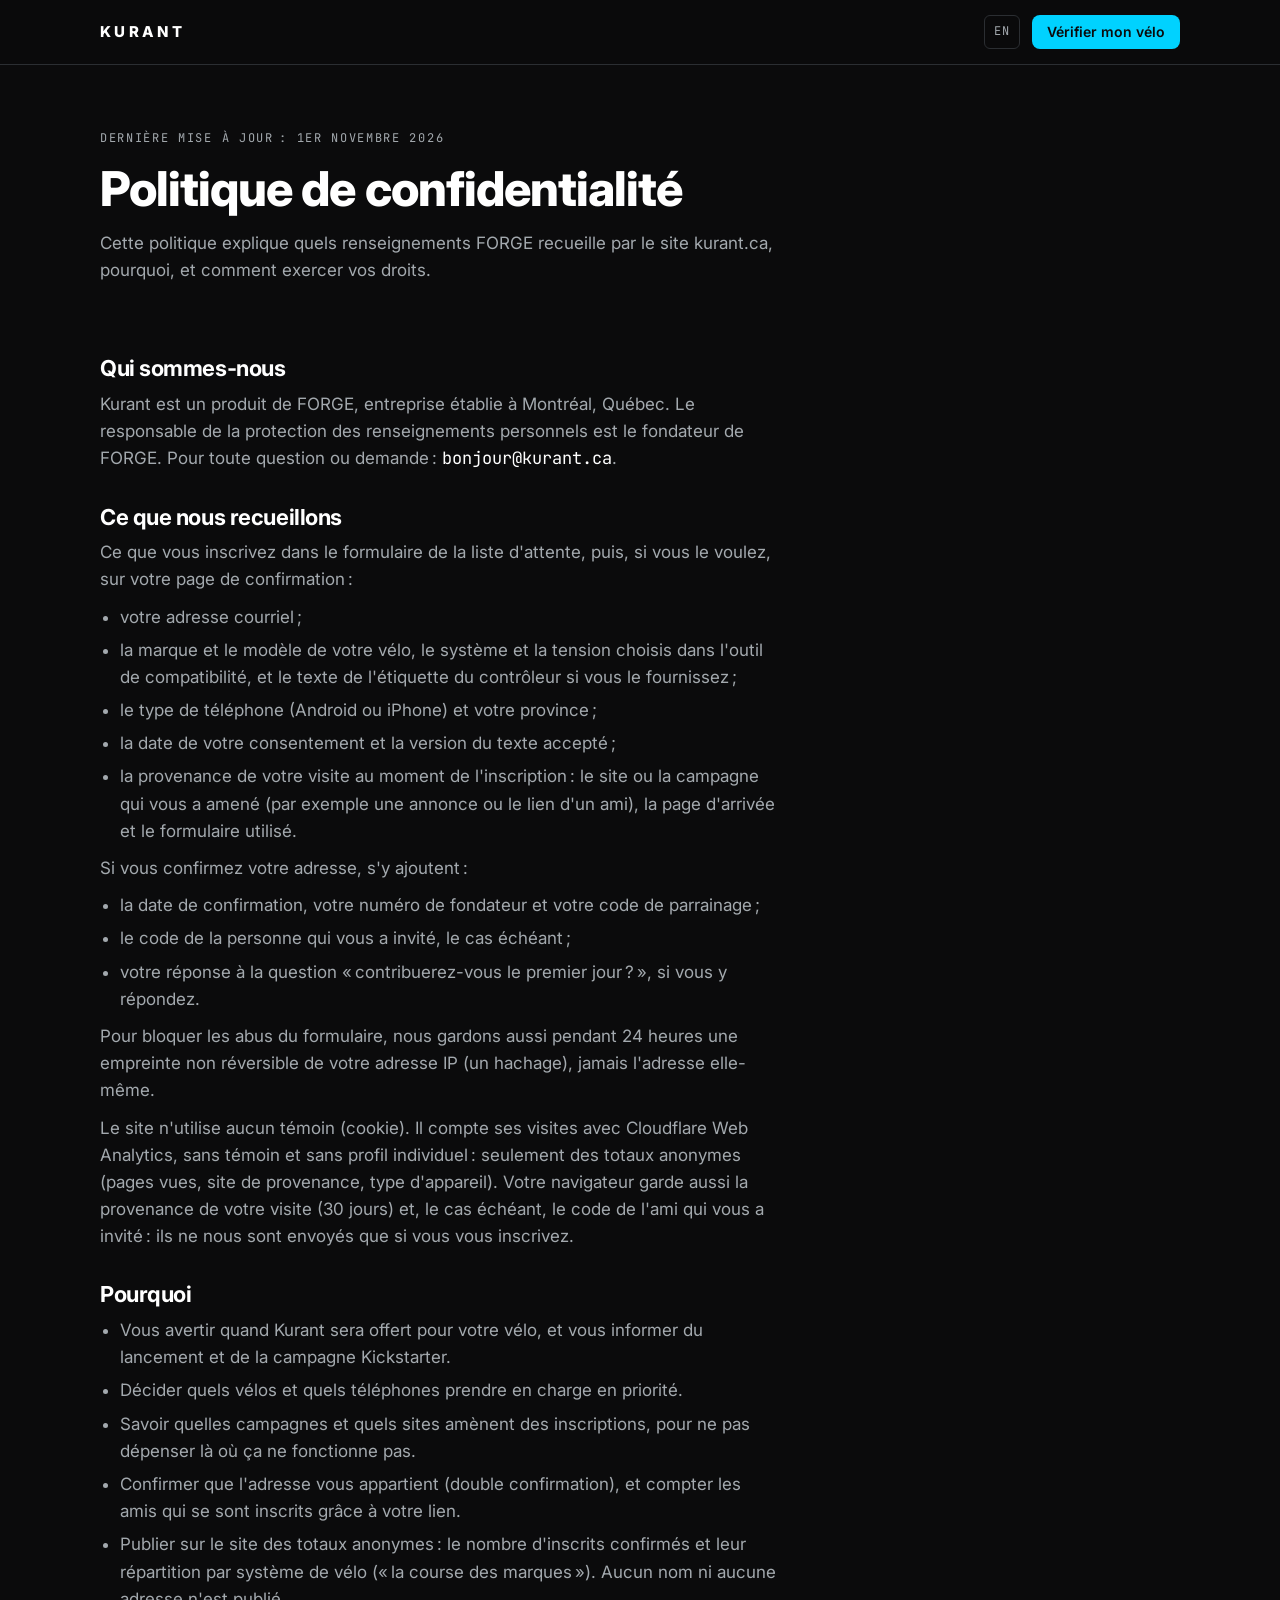
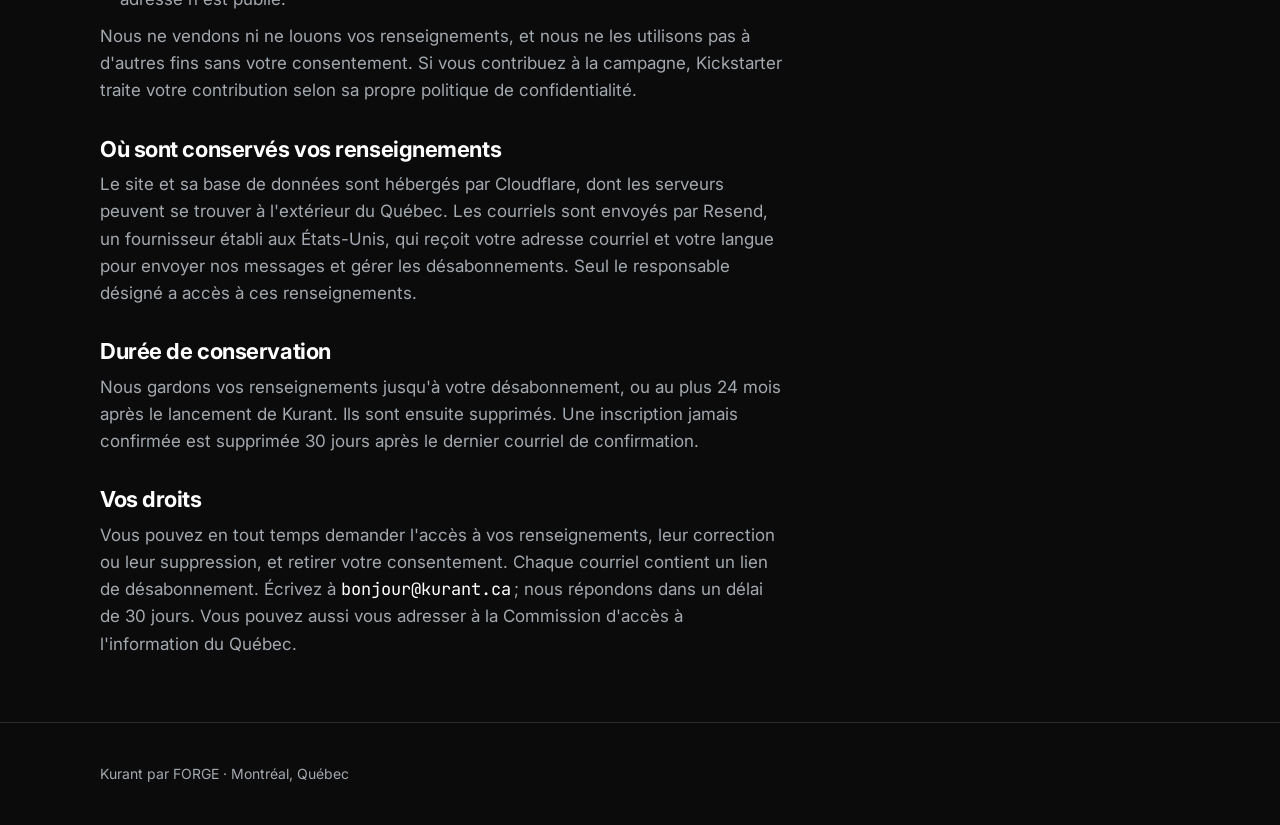
==== confidentialite/index.html @ 1d700bf6 "Signup path: hero form, two-field forms, traffic sources, hidden low counts - Hero (FR/EN): the offe" ====
<!doctype html>
<html lang="fr-CA">
<head>
<meta charset="utf-8">
<meta name="viewport" content="width=device-width, initial-scale=1, viewport-fit=cover">
<title>Confidentialité – Kurant</title>
<link rel="canonical" href="https://kurant.ca/confidentialite/">
<link rel="alternate" hreflang="fr-CA" href="https://kurant.ca/confidentialite/">
<meta name="description" content="Comment FORGE recueille et utilise les renseignements de la liste d'attente Kurant.">
<link rel="alternate" hreflang="en-CA" href="https://kurant.ca/en/privacy/">
<link rel="icon" href="data:image/svg+xml,%3Csvg xmlns='http://www.w3.org/2000/svg' viewBox='0 0 100 100'%3E%3Crect width='100' height='100' rx='20' fill='%230B0B0C'/%3E%3Cpath d='M14 18H86L73 40H27Z' fill='white'/%3E%3Cpath d='M31 47H69L50 79Z' fill='%2300D2FF'/%3E%3C/svg%3E">
<link rel="stylesheet" href="https://fonts.googleapis.com/css2?family=Inter:wght@400;500;600;700;800&amp;family=JetBrains+Mono:wght@400;500&amp;display=swap">
<link rel="stylesheet" href="../assets/site.css?v=20261101">
</head>
<body>
<header class="top">
  <div class="wrap">
    <a class="brand" href="../index.html"><span class="brand-word">KURANT</span></a>
    <div class="top-actions" style="margin-left:auto">
      <a class="lang" href="../en/privacy/index.html" lang="en" hreflang="en">EN</a>
      <a class="btn btn-primary btn-sm" href="../index.html#verifier">Vérifier mon vélo</a>
    </div>
  </div>
</header>

<main class="wrap">
  <article class="legal">
    <header class="section-head">
      <p class="eyebrow">Dernière mise à jour&#8239;: 1er novembre 2026</p>
      <h1 style="font-size:clamp(32px,5vw,48px)">Politique de confidentialité</h1>
      <p>Cette politique explique quels renseignements FORGE recueille par le site kurant.ca, pourquoi, et comment exercer vos droits.</p>
    </header>

    <section>
      <h2>Qui sommes-nous</h2>
      <p>Kurant est un produit de FORGE, entreprise établie à Montréal, Québec. Le responsable de la protection des renseignements personnels est le fondateur de FORGE. Pour toute question ou demande&#8239;: <span class="contact">bonjour@kurant.ca</span>.</p>
    </section>

    <section>
      <h2>Ce que nous recueillons</h2>
      <p>Ce que vous inscrivez dans le formulaire de la liste d'attente, puis, si vous le voulez, sur votre page de confirmation&#8239;:</p>
      <ul>
        <li>votre adresse courriel&#8239;;</li>
        <li>la marque et le modèle de votre vélo, le système et la tension choisis dans l'outil de compatibilité, et le texte de l'étiquette du contrôleur si vous le fournissez&#8239;;</li>
        <li>le type de téléphone (Android ou iPhone) et votre province&#8239;;</li>
        <li>la date de votre consentement et la version du texte accepté&#8239;;</li>
        <li>la provenance de votre visite au moment de l'inscription&#8239;: le site ou la campagne qui vous a amené (par exemple une annonce ou le lien d'un ami), la page d'arrivée et le formulaire utilisé.</li>
      </ul>
      <p>Si vous confirmez votre adresse, s'y ajoutent&#8239;:</p>
      <ul>
        <li>la date de confirmation, votre numéro de fondateur et votre code de parrainage&#8239;;</li>
        <li>le code de la personne qui vous a invité, le cas échéant&#8239;;</li>
        <li>votre réponse à la question «&#8239;contribuerez-vous le premier jour&#8239;?&#8239;», si vous y répondez.</li>
      </ul>
      <p>Pour bloquer les abus du formulaire, nous gardons aussi pendant 24&nbsp;heures une empreinte non réversible de votre adresse IP (un hachage), jamais l'adresse elle-même.</p>
      <p>Le site n'utilise aucun témoin (cookie). Il compte ses visites avec Cloudflare Web Analytics, sans témoin et sans profil individuel&#8239;: seulement des totaux anonymes (pages vues, site de provenance, type d'appareil). Votre navigateur garde aussi la provenance de votre visite (30&nbsp;jours) et, le cas échéant, le code de l'ami qui vous a invité&#8239;: ils ne nous sont envoyés que si vous vous inscrivez.</p>
    </section>

    <section>
      <h2>Pourquoi</h2>
      <ul>
        <li>Vous avertir quand Kurant sera offert pour votre vélo, et vous informer du lancement et de la campagne Kickstarter.</li>
        <li>Décider quels vélos et quels téléphones prendre en charge en priorité.</li>
        <li>Savoir quelles campagnes et quels sites amènent des inscriptions, pour ne pas dépenser là où ça ne fonctionne pas.</li>
        <li>Confirmer que l'adresse vous appartient (double confirmation), et compter les amis qui se sont inscrits grâce à votre lien.</li>
        <li>Publier sur le site des totaux anonymes&#8239;: le nombre d'inscrits confirmés et leur répartition par système de vélo («&#8239;la course des marques&#8239;»). Aucun nom ni aucune adresse n'est publié.</li>
      </ul>
      <p>Nous ne vendons ni ne louons vos renseignements, et nous ne les utilisons pas à d'autres fins sans votre consentement. Si vous contribuez à la campagne, Kickstarter traite votre contribution selon sa propre politique de confidentialité.</p>
    </section>

    <section>
      <h2>Où sont conservés vos renseignements</h2>
      <p>Le site et sa base de données sont hébergés par Cloudflare, dont les serveurs peuvent se trouver à l'extérieur du Québec. Les courriels sont envoyés par Resend, un fournisseur établi aux États-Unis, qui reçoit votre adresse courriel et votre langue pour envoyer nos messages et gérer les désabonnements. Seul le responsable désigné a accès à ces renseignements.</p>
    </section>

    <section>
      <h2>Durée de conservation</h2>
      <p>Nous gardons vos renseignements jusqu'à votre désabonnement, ou au plus 24&nbsp;mois après le lancement de Kurant. Ils sont ensuite supprimés. Une inscription jamais confirmée est supprimée 30&nbsp;jours après le dernier courriel de confirmation.</p>
    </section>

    <section>
      <h2>Vos droits</h2>
      <p>Vous pouvez en tout temps demander l'accès à vos renseignements, leur correction ou leur suppression, et retirer votre consentement. Chaque courriel contient un lien de désabonnement. Écrivez à <span class="contact">bonjour@kurant.ca</span>&#8239;; nous répondons dans un délai de 30&nbsp;jours. Vous pouvez aussi vous adresser à la Commission d'accès à l'information du Québec.</p>
    </section>
  </article>
</main>

<footer class="foot">
  <div class="wrap">
    <p>Kurant par FORGE · Montréal, Québec</p>
  </div>
</footer>
</body>
</html>
---- assets/site.css ----
/* Layout: an instrument panel at night. One reading column, wide figures,
   cyan reserved for action and live state (FORGE brand guide, oct. 2026). */
:root {
  --bg: #0B0B0C;        /* Obsidienne */
  --surface: #151719;
  --surface-2: #1E2022; /* Gris Tech */
  --line: #2B2E32;
  --fg: #FFFFFF;        /* Blanc Titane */
  --mute: #A3A9AE;
  --cyan: #00D2FF;      /* Cyan Glacial */
  --cyan-hover: #5FE4FF;
  --on-cyan: #0B0B0C;
  --amber: #FFB547;     /* functional: "to be confirmed" */
  --coral: #FF7A6B;     /* functional: "not supported" */
  --glow: rgba(0, 210, 255, .55);
  --veil: rgba(11, 11, 12, .86);

  --sans: "Inter", system-ui, -apple-system, "Segoe UI", Roboto, Arial, sans-serif;
  --mono: "JetBrains Mono", ui-monospace, "SFMono-Regular", Menlo, Consolas, monospace;

  --wrap: 1120px;
  --read: 62ch;
  color-scheme: dark;
}

*, *::before, *::after { box-sizing: border-box; }
[hidden] { display: none !important; } /* a component's display rule must never un-hide it */
html { background: var(--bg); scroll-behavior: smooth; scroll-padding-top: 80px; }
body {
  margin: 0;
  background: var(--bg);
  color: var(--fg);
  font-family: var(--sans);
  font-size: 17px;
  line-height: 1.6;
  -webkit-font-smoothing: antialiased;
}
@media (prefers-reduced-motion: reduce) {
  html { scroll-behavior: auto; }
  *, *::before, *::after { animation: none !important; transition: none !important; }
}

a { color: inherit; }
img, svg { max-width: 100%; }
p { margin: 0; }
h1, h2, h3 { margin: 0; line-height: 1.12; letter-spacing: -0.02em; text-wrap: balance; }
h1 { font-size: clamp(40px, 7vw, 76px); font-weight: 800; }
h2 { font-size: clamp(28px, 4vw, 40px); font-weight: 700; }
h3 { font-size: 19px; font-weight: 600; letter-spacing: -0.01em; }
:focus-visible { outline: 2px solid var(--cyan); outline-offset: 3px; border-radius: 4px; }

.wrap { max-width: var(--wrap); margin-inline: auto; padding-inline: 20px; }
.lede { font-size: clamp(18px, 2vw, 21px); color: var(--mute); max-width: var(--read); }
.eyebrow { font-family: var(--mono); font-size: 12px; letter-spacing: .14em; text-transform: uppercase; color: var(--mute); }
.slit { display: block; width: 64px; height: 4px; border-radius: 2px; background: var(--cyan); box-shadow: 0 0 22px var(--glow); }
.skip { position: absolute; left: -9999px; }
.skip:focus { left: 16px; top: 16px; z-index: 50; background: var(--cyan); color: var(--on-cyan); padding: 8px 12px; border-radius: 6px; }

/* Brand */
.forge-mark .a { fill: var(--fg); }
.forge-mark .b { fill: var(--cyan); }
.brand { display: flex; align-items: center; gap: 12px; text-decoration: none; }
.brand-word { font-weight: 800; letter-spacing: .22em; font-size: 15px; }
.brand-by { display: flex; align-items: center; gap: 6px; font-family: var(--mono); font-size: 11px; letter-spacing: .08em; color: var(--mute); }
.brand-by .forge-mark { width: 14px; height: auto; }

/* Header */
.top {
  position: sticky; top: env(safe-area-inset-top, 0px); z-index: 10;
  background: var(--veil); backdrop-filter: blur(10px); -webkit-backdrop-filter: blur(10px);
  border-bottom: 1px solid var(--line);
}
.top .wrap { display: flex; align-items: center; gap: 24px; min-height: 64px; }
.nav { display: flex; gap: 22px; margin-left: auto; font-size: 14px; }
.nav a { text-decoration: none; color: var(--mute); }
.nav a:hover { color: var(--fg); }
.top-actions { display: flex; align-items: center; gap: 12px; }
.lang { font-family: var(--mono); font-size: 12px; letter-spacing: .1em; text-decoration: none; color: var(--mute); border: 1px solid var(--line); border-radius: 6px; padding: 6px 9px; }
.lang:hover { color: var(--fg); border-color: var(--mute); }

.btn {
  display: inline-flex; align-items: center; justify-content: center; gap: 8px;
  font: 600 15px/1 var(--sans); padding: 14px 20px; border-radius: 8px;
  text-decoration: none; border: 1px solid transparent; cursor: pointer;
}
.btn-primary { background: var(--cyan); color: var(--on-cyan); }
.btn-primary:hover { background: var(--cyan-hover); }
.btn-ghost { background: transparent; color: var(--fg); border-color: var(--line); }
.btn-ghost:hover { border-color: var(--mute); }
.btn-sm { padding: 9px 14px; font-size: 14px; }

/* The French nav is the widest: below these widths it no longer fits beside the brand and buttons. */
@media (max-width: 1100px) {
  .top .brand-by { display: none; }
  .nav { gap: 16px; }
}
@media (max-width: 960px) {
  .nav { display: none; }
  .top-actions { margin-left: auto; }
}
@media (max-width: 760px) {
  .nav, .top .brand-by { display: none; }
  .top-actions { margin-left: auto; }
}

/* Hero */
.hero { padding-block: 72px 56px; }
.hero .wrap { display: grid; grid-template-columns: minmax(0, 1.15fr) minmax(0, .85fr); gap: 48px; align-items: center; }
.hero-copy { display: grid; gap: 24px; justify-items: start; }
.hero-ctas { display: flex; flex-wrap: wrap; gap: 12px; }
.hero-note { font-size: 14px; color: var(--mute); }
@media (max-width: 860px) {
  .hero { padding-block: 44px 40px; }
  .hero .wrap { grid-template-columns: minmax(0, 1fr); }
}

/* Phone mock-up (example data) */
.device { display: grid; gap: 12px; justify-items: center; }
.phone { width: min(300px, 100%); border: 1px solid var(--line); border-radius: 38px; padding: 12px; background: var(--bg); box-shadow: 0 30px 80px rgba(0, 0, 0, .6); }
.screen { border-radius: 28px; background: var(--surface); padding: 22px 18px; display: grid; gap: 18px; }
.screen-top { display: flex; justify-content: space-between; align-items: center; font-size: 12px; }
.screen-brand { font-weight: 800; letter-spacing: .22em; }
.live { display: inline-flex; align-items: center; gap: 6px; font-family: var(--mono); font-size: 11px; letter-spacing: .08em; text-transform: uppercase; color: var(--cyan); }
.live::before { content: ""; width: 7px; height: 7px; border-radius: 50%; background: var(--cyan); animation: pulse 2.4s ease-in-out infinite; }
@keyframes pulse { 50% { opacity: .35; } }
.speed { display: flex; align-items: baseline; gap: 8px; }
.speed b { font-size: 72px; font-weight: 700; letter-spacing: -0.03em; line-height: 1; font-variant-numeric: tabular-nums; }
.speed span { color: var(--mute); font-size: 16px; }
.tiles { display: grid; grid-template-columns: repeat(3, minmax(0, 1fr)); gap: 8px; }
.tile { background: var(--surface-2); border-radius: 12px; padding: 10px; display: grid; gap: 2px; }
.tile small { font-size: 10px; letter-spacing: .1em; text-transform: uppercase; color: var(--mute); }
.tile b { font-size: 18px; font-variant-numeric: tabular-nums; }
.mode { display: flex; justify-content: space-between; gap: 8px; border: 1px solid var(--line); border-radius: 10px; padding: 10px 12px; font-size: 13px; }
.mode span:last-child { color: var(--mute); font-family: var(--mono); font-size: 12px; }
.screen-foot { font-size: 12px; color: var(--mute); text-align: center; }
.caption { font-size: 13px; color: var(--mute); text-align: center; }

/* Key figures */
.facts { border-block: 1px solid var(--line); }
.facts .wrap { display: grid; grid-template-columns: repeat(4, minmax(0, 1fr)); }
.fact { padding: 20px 16px 20px 0; display: grid; gap: 4px; align-content: start; }
.fact b { font-family: var(--mono); font-size: 16px; font-weight: 500; font-variant-numeric: tabular-nums; }
.fact span { font-size: 13px; color: var(--mute); }
@media (max-width: 760px) { .facts .wrap { grid-template-columns: repeat(2, minmax(0, 1fr)); } }

/* Sections */
.section { padding-block: 88px; }
.section + .section { border-top: 1px solid var(--line); }
.section-head { display: grid; gap: 14px; margin-bottom: 40px; max-width: var(--read); }
.section-head p { color: var(--mute); }
@media (max-width: 760px) { .section { padding-block: 60px; } }

/* How it works: controller -> module -> phone */
.flow { display: grid; grid-template-columns: minmax(0, 1fr) minmax(80px, .55fr) minmax(0, 1fr) minmax(80px, .55fr) minmax(0, 1fr); align-items: center; }
.node { border: 1px solid var(--line); border-radius: 12px; padding: 18px; background: var(--surface); display: grid; gap: 6px; min-width: 0; }
.node small { font-family: var(--mono); font-size: 11px; letter-spacing: .1em; text-transform: uppercase; color: var(--mute); }
.node b { font-size: 17px; }
.node p { font-size: 14px; color: var(--mute); }
.node .slit { width: 40px; height: 3px; margin-top: 4px; }
.link { position: relative; height: 2px; margin-inline: 10px; background: var(--mute); }
.link.wireless { background: repeating-linear-gradient(90deg, var(--cyan) 0 8px, transparent 8px 14px); }
.link span { position: absolute; left: 50%; bottom: 10px; transform: translateX(-50%); width: max-content; max-width: 140px; text-align: center; font-family: var(--mono); font-size: 11px; line-height: 1.3; color: var(--mute); }
@media (max-width: 760px) {
  .flow { grid-template-columns: minmax(0, 1fr); }
  .link { width: 2px; height: 56px; margin: 0 0 0 28px; }
  .link.wireless { background: repeating-linear-gradient(180deg, var(--cyan) 0 8px, transparent 8px 14px); }
  .link span { left: 18px; bottom: auto; top: 50%; transform: translateY(-50%); max-width: none; text-align: left; }
}

.steps { list-style: none; margin: 48px 0 0; padding: 0; display: grid; grid-template-columns: repeat(3, minmax(0, 1fr)); gap: 32px; counter-reset: step; }
.steps li { display: grid; gap: 10px; align-content: start; border-top: 1px solid var(--line); padding-top: 20px; counter-increment: step; }
.steps li::before { content: counter(step, decimal-leading-zero); font-family: var(--mono); font-size: 12px; color: var(--cyan); }
.steps p { color: var(--mute); font-size: 16px; }
@media (max-width: 760px) { .steps { grid-template-columns: minmax(0, 1fr); gap: 24px; } }

/* Data and settings */
.split { display: grid; grid-template-columns: repeat(2, minmax(0, 1fr)); gap: 24px; }
.panel { background: var(--surface); border: 1px solid var(--line); border-radius: 14px; padding: 28px; display: grid; gap: 18px; align-content: start; min-width: 0; }
.spec { margin: 0; display: grid; }
.spec div { display: flex; justify-content: space-between; gap: 16px; padding-block: 12px; border-top: 1px solid var(--line); }
.spec dt { min-width: 0; }
.spec dd { margin: 0; font-family: var(--mono); font-size: 14px; color: var(--mute); text-align: right; }
.panel-note { font-size: 14px; color: var(--mute); }
@media (max-width: 760px) { .split { grid-template-columns: minmax(0, 1fr); } .panel { padding: 22px; } }

/* Safety rules */
.rules { list-style: none; margin: 0; padding: 0; display: grid; }
.rules li { display: grid; grid-template-columns: minmax(0, 11rem) minmax(0, 1fr); gap: 24px; padding-block: 22px; border-top: 1px solid var(--line); }
.rules li:last-child { border-bottom: 1px solid var(--line); }
.rule-key { font-family: var(--mono); font-size: 14px; color: var(--cyan); font-variant-numeric: tabular-nums; }
.rule-key.warn { color: var(--amber); }
.rules h3 { margin-bottom: 6px; }
.rules p { color: var(--mute); max-width: var(--read); }
@media (max-width: 640px) { .rules li { grid-template-columns: minmax(0, 1fr); gap: 8px; } }

/* Compatibility check + waitlist */
.check-grid { display: grid; grid-template-columns: repeat(2, minmax(0, 1fr)); gap: 24px; align-items: start; }
@media (min-width: 861px) and (min-height: 1000px) { #waitlist { position: sticky; top: 88px; } }
@media (max-width: 860px) { .check-grid { grid-template-columns: minmax(0, 1fr); } }
.field { display: grid; gap: 8px; }
.field > label, .legend { font-size: 14px; font-weight: 600; }
fieldset { border: 0; margin: 0; padding: 0; display: grid; gap: 8px; min-width: 0; }
.hint { font-size: 13px; color: var(--mute); }
select, input[type="email"], input[type="text"] {
  width: 100%; font: 16px var(--sans); color: var(--fg); background: var(--bg);
  border: 1px solid var(--line); border-radius: 8px; padding: 12px 14px;
}
select:focus, input[type="email"]:focus, input[type="text"]:focus { outline: none; border-color: var(--cyan); box-shadow: 0 0 0 3px rgba(0, 210, 255, .18); }
.result { border: 1px solid var(--line); border-radius: 12px; padding: 18px; display: grid; gap: 8px; background: var(--bg); }
.result p { color: var(--mute); font-size: 15px; }
.chip { display: inline-flex; align-items: center; gap: 8px; font-family: var(--mono); font-size: 12px; letter-spacing: .08em; text-transform: uppercase; }
.chip::before { content: ""; width: 9px; height: 9px; border-radius: 2px; background: currentColor; flex: none; }
.chip.ok { color: var(--cyan); }
.chip.check { color: var(--amber); }
.chip.no { color: var(--coral); }
.chip.idle { color: var(--mute); }
.radios { display: flex; flex-wrap: wrap; gap: 10px; }
.radio { display: flex; align-items: center; gap: 8px; border: 1px solid var(--line); border-radius: 8px; padding: 10px 14px; font-weight: 500; cursor: pointer; }
.radio input { accent-color: var(--cyan); }
.consent { display: flex; gap: 12px; align-items: flex-start; font-size: 14px; color: var(--mute); }
.consent input { margin-top: 3px; width: 18px; height: 18px; flex: none; accent-color: var(--cyan); }
.form-msg { font-size: 15px; }
.form-msg.ok { color: var(--cyan); }
.form-msg.err { color: var(--coral); }
.hp { position: absolute; left: -9999px; width: 1px; height: 1px; overflow: hidden; }
.sr-only { position: absolute; width: 1px; height: 1px; padding: 0; margin: -1px; overflow: hidden; clip: rect(0 0 0 0); white-space: nowrap; border: 0; }
.consent-sm { font-size: 12.5px; line-height: 1.45; gap: 10px; }
.consent-sm input { width: 16px; height: 16px; margin-top: 1px; }

/* Hero sign-up: the offer, two fields and the button where the visit starts (assets/site.js).
   Desktop: email and system side by side, the button below them. Phones: stacked. */
.hero-form { justify-self: stretch; display: grid; gap: 14px; max-width: 560px; padding: 18px; border: 1px solid var(--line); border-radius: 14px; background: var(--surface); }
.hero-offer { font-size: 15px; color: var(--mute); border-left: 3px solid var(--cyan); padding: 2px 0 2px 12px; }
.hero-offer b { color: var(--fg); font-weight: 600; }
.hero-fields { display: grid; grid-template-columns: minmax(0, 1fr) minmax(0, 1fr); gap: 10px; }
.hero-fields .btn { grid-column: 1 / -1; }
.hero-form .form-msg:empty { display: none; }
.hero-links { display: flex; flex-wrap: wrap; gap: 6px 10px; font-size: 14px; color: var(--mute); }
.hero-links a { color: var(--fg); text-underline-offset: 3px; }
.hero-links a:hover { color: var(--cyan); }
@media (max-width: 520px) { .hero-fields { grid-template-columns: minmax(0, 1fr); } .hero-form { padding: 16px; } }

/* Thank-you page: the optional "your bike" details. */
.t-profile-form { display: grid; gap: 16px; }
.t-profile-form .btn { justify-self: start; }

/* FAQ */
.faq { max-width: 780px; display: grid; }
.faq details { border-top: 1px solid var(--line); padding-block: 18px; }
.faq details:last-child { border-bottom: 1px solid var(--line); }
.faq summary { cursor: pointer; font-weight: 600; font-size: 18px; list-style: none; display: flex; justify-content: space-between; gap: 16px; }
.faq summary::-webkit-details-marker { display: none; }
.faq summary::after { content: "+"; font-family: var(--mono); color: var(--cyan); }
.faq details[open] summary::after { content: "–"; }
.faq p { color: var(--mute); margin-top: 10px; max-width: var(--read); }

/* Footer */
.foot { border-top: 1px solid var(--line); padding-block: 40px; font-size: 14px; color: var(--mute); }
.foot .wrap { display: grid; gap: 18px; }
.foot-row { display: flex; flex-wrap: wrap; gap: 16px 28px; align-items: center; justify-content: space-between; }
.foot-links { display: flex; flex-wrap: wrap; gap: 8px 22px; }
.foot a { color: var(--mute); }
.foot a:hover { color: var(--fg); }
.foot .brand-word { color: var(--fg); }
@media (max-width: 760px) { .foot { padding-bottom: 96px; } }
.contact { font-family: var(--mono); user-select: all; color: var(--fg); }

/* Legal pages */
.legal { padding-block: 64px; display: grid; gap: 32px; max-width: var(--read); }
.legal section { display: grid; gap: 10px; }
.legal h2 { font-size: 22px; }
.legal p, .legal li { color: var(--mute); }
.legal ul { margin: 0; padding-left: 20px; display: grid; gap: 6px; }

/* Kickstarter banner (assets/campaign.js) */
.ks-banner { background: var(--surface); border-bottom: 1px solid var(--line); }
.ks-banner .wrap { display: flex; align-items: center; justify-content: space-between; flex-wrap: wrap; gap: 10px 20px; padding-block: 10px; }
.ks-banner p { font-size: 14px; }
.ks-tag { font-family: var(--mono); font-size: 11px; letter-spacing: .12em; text-transform: uppercase; color: var(--cyan); margin-right: 10px; }

/* Development log (journal/): a dated list, newest first. */
.log-list { list-style: none; margin: 0; padding: 0 0 0 22px; border-left: 2px solid var(--line); display: grid; gap: 28px; }
.log-item { position: relative; display: grid; gap: 6px; }
.log-item::before { content: ""; position: absolute; left: -30px; top: 6px; width: 12px; height: 12px; border-radius: 50%; background: var(--bg); border: 2px solid var(--cyan); }
.log-item:first-child::before { background: var(--cyan); box-shadow: 0 0 12px var(--cyan); }
.log-item time { font-family: var(--mono); font-size: 13px; letter-spacing: .08em; color: var(--cyan); }
.log-item h2 { font-size: 20px; margin: 0; color: var(--fg); }
.log-item p { margin: 0; }

/* Home page: the latest log entries (assets/journal.js reads them from journal/, the only source).
   Desktop: intro and button on the left, entries on the right. Phones: intro, entries, button. */
.journal-home { display: grid; grid-template-columns: minmax(0, .85fr) minmax(0, 1.15fr); grid-template-rows: auto 1fr; grid-template-areas: "head list" "more list"; gap: 24px 56px; align-items: start; }
.journal-home > .section-head { grid-area: head; margin-bottom: 0; }
.journal-home > .log-list { grid-area: list; }
.journal-home > .journal-more { grid-area: more; justify-self: start; }
.log-preview .log-item h3 { font-size: 18px; line-height: 1.35; margin: 0; color: var(--fg); }
.log-preview .log-item h3 .tag { vertical-align: 2px; margin-left: 4px; }
.log-preview .log-item p { color: var(--mute); }
@media (max-width: 860px) {
  .journal-home { grid-template-columns: minmax(0, 1fr); grid-template-rows: none; grid-template-areas: "head" "list" "more"; gap: 28px; }
}
/* Phones: two entries, date and title only; the button opens the full log. */
@media (max-width: 760px) {
  .log-preview .log-item p, .log-preview .log-item:nth-child(n+3) { display: none; }
  .log-preview { gap: 20px; }
}

/* Pre-launch list: perk line, invited note */
.perk { font-size: 15px; color: var(--mute); border-left: 3px solid var(--cyan); padding: 2px 0 2px 12px; }
.perk b { color: var(--fg); font-weight: 600; }
.invited { font-size: 14px; color: var(--cyan); font-family: var(--mono); letter-spacing: .02em; }
.dev-link { color: var(--cyan); font-size: 14px; }

/* Brand race (assets/race.js): real counts, leader in cyan, the reader's system outlined */
.race { margin-top: 24px; }
.race-head { display: grid; gap: 8px; max-width: var(--read); }
.race-head h3 { font-size: 24px; font-variant-numeric: tabular-nums; }
.race-head p:last-child { color: var(--mute); font-size: 15px; }
.race-bars { list-style: none; margin: 0; padding: 0; display: grid; gap: 14px; }
.race-row { display: grid; gap: 6px; }
.race-name { display: flex; align-items: center; gap: 10px; font-size: 15px; }
.race-name span { min-width: 0; }
.race-name b { margin-left: auto; font-family: var(--mono); font-weight: 500; font-size: 14px; font-variant-numeric: tabular-nums; }
.race-track { height: 10px; border-radius: 5px; background: var(--surface-2); overflow: hidden; }
.race-track i { display: block; height: 100%; border-radius: 5px; background: var(--mute); opacity: .55; transition: width .6s ease; }
.race-row.lead .race-track i { background: var(--cyan); opacity: 1; box-shadow: 0 0 14px var(--glow); }
.race-row.mine .race-track { outline: 1px solid var(--cyan); outline-offset: 2px; }
.tag { font-family: var(--mono); font-size: 10px; letter-spacing: .1em; text-transform: uppercase; border-radius: 4px; padding: 2px 6px; flex: none; }
.tag-lead { color: var(--on-cyan); background: var(--cyan); }
.tag-mine { color: var(--cyan); border: 1px solid var(--cyan); }

/* Thank-you page (/merci/, /en/thanks/) */
.thanks { padding-block: 56px 72px; display: grid; gap: 24px; }
.t-state { display: grid; gap: 18px; justify-items: start; max-width: var(--read); padding-block: 24px; }
.t-ok { display: grid; gap: 24px; }
.t-title { font-size: clamp(36px, 6vw, 60px); }
.t-hero { display: grid; grid-template-columns: minmax(0, 1fr) minmax(0, 360px); grid-template-areas: "copy card" "perk card"; gap: 16px 32px; align-items: end; padding-bottom: 8px; }
.t-hero-copy { grid-area: copy; display: grid; gap: 16px; }
.t-hero .founder-card { grid-area: card; align-self: center; }
.t-perk { grid-area: perk; align-self: start; }
@media (max-width: 760px) { .t-hero { grid-template-columns: minmax(0, 1fr); grid-template-areas: "copy" "card" "perk"; gap: 20px; } }
.founder-card { border: 1px solid var(--line); border-radius: 18px; background: var(--surface); padding: 26px 26px 22px; display: grid; gap: 10px; box-shadow: 0 30px 80px rgba(0, 0, 0, .5); }
.founder-card small { font-family: var(--mono); font-size: 12px; letter-spacing: .14em; text-transform: uppercase; color: var(--mute); }
.founder-card b { font-family: var(--mono); font-weight: 500; font-size: clamp(64px, 14vw, 104px); line-height: 1; letter-spacing: -0.02em; color: var(--cyan); text-shadow: 0 0 28px var(--glow); font-variant-numeric: tabular-nums; }
.founder-sub { font-size: 13px; color: var(--mute); }
.t-intent h2, .t-share h2 { font-size: clamp(22px, 3vw, 28px); }
.choice { display: flex; flex-wrap: wrap; gap: 10px; }
.choice-btn { font: 600 15px/1 var(--sans); color: var(--fg); background: var(--bg); border: 1px solid var(--line); border-radius: 8px; padding: 14px 18px; cursor: pointer; }
.choice-btn:hover { border-color: var(--mute); }
.choice-btn[aria-pressed="true"] { border-color: var(--cyan); color: var(--cyan); box-shadow: 0 0 0 3px rgba(0, 210, 255, .15); }
.link-row { display: flex; gap: 10px; }
.link-row input { font-family: var(--mono); font-size: 15px; }
@media (max-width: 520px) { .link-row { flex-direction: column; } }
.share-row { display: flex; flex-wrap: wrap; gap: 8px; }
.t-count { display: flex; align-items: baseline; gap: 10px; padding-top: 6px; }
.t-count b { font-family: var(--mono); font-size: 40px; font-weight: 500; line-height: 1; color: var(--cyan); font-variant-numeric: tabular-nums; }
.t-count span { color: var(--mute); }
.ladder { list-style: none; margin: 0; padding: 0; display: grid; }
.ladder li { display: grid; grid-template-columns: minmax(0, 6.5rem) minmax(0, 1fr); gap: 16px; padding-block: 12px; border-top: 1px solid var(--line); }
.ladder li:last-child { border-bottom: 1px solid var(--line); }
.ladder b { font-family: var(--mono); font-size: 13px; font-weight: 500; letter-spacing: .06em; text-transform: uppercase; color: var(--mute); padding-top: 2px; }
.ladder span { color: var(--mute); font-size: 15px; }
.ladder li.reached b { color: var(--cyan); }
.ladder li.reached b::before { content: "✓ "; }
.ladder li.reached span { color: var(--fg); }

/* Navigation: the section on screen */
.nav a[aria-current="true"] { color: var(--fg); box-shadow: inset 0 -2px 0 var(--cyan); padding-bottom: 4px; }

/* Phones: slim call to action at the bottom once the hero has scrolled away */
.m-cta { display: none; }
@media (max-width: 760px) {
  .m-cta {
    display: flex; position: fixed; left: 12px; right: 12px; bottom: calc(12px + env(safe-area-inset-bottom, 0px)); z-index: 20;
    align-items: center; justify-content: space-between; gap: 12px; padding: 12px 16px; border-radius: 12px;
    background: var(--cyan); color: var(--on-cyan); text-decoration: none; font-size: 15px;
    box-shadow: 0 12px 30px rgba(0, 0, 0, .45);
    transform: translateY(160%); transition: transform .35s ease;
  }
  .m-cta.show { transform: none; }
  .m-cta span { font-weight: 600; white-space: nowrap; }
  .m-cta span::after { content: " →"; }
}

/* Kickstarter section */
.ks-facts { margin: 40px 0 0; display: grid; grid-template-columns: repeat(4, minmax(0, 1fr)); gap: 0; border-block: 1px solid var(--line); }
.ks-facts div { padding: 18px 16px 18px 0; display: grid; gap: 4px; align-content: start; }
.ks-facts dt { font-family: var(--mono); font-size: 12px; letter-spacing: .1em; text-transform: uppercase; color: var(--mute); }
.ks-facts dd { margin: 0; font-size: 15px; }
@media (max-width: 860px) { .ks-facts { grid-template-columns: repeat(2, minmax(0, 1fr)); } }
.ks-cta { margin-top: 32px; display: flex; flex-wrap: wrap; align-items: center; gap: 14px 20px; }

/* Where the money goes: same lines and amounts as the campaign's budget graphic */
.budget { margin-top: 48px; display: grid; grid-template-columns: minmax(0, 1fr) minmax(0, 1.6fr); gap: 24px 48px; align-items: start; }
.budget-head { display: grid; gap: 10px; }
.budget-head p { color: var(--mute); font-size: 15px; }
.budget-list { list-style: none; margin: 0; padding: 0; display: grid; }
.budget-list li { display: grid; grid-template-columns: minmax(0, 1fr) auto; gap: 8px 16px; align-items: baseline; padding-block: 14px; border-top: 1px solid var(--line); }
.budget-name { min-width: 0; font-size: 15px; }
.budget-amt { font-family: var(--mono); font-size: 15px; font-variant-numeric: tabular-nums; text-align: right; white-space: nowrap; }
.budget-bar { grid-column: 1 / -1; height: 6px; width: var(--w); border-radius: 3px; background: rgba(163, 169, 174, .32); }
.budget-list li.lead .budget-bar { background: var(--cyan); }
.budget-list li.total { border-bottom: 1px solid var(--line); }
.budget-list li.total .budget-name { font-family: var(--mono); font-size: 12px; letter-spacing: .1em; text-transform: uppercase; color: var(--mute); }
.budget-list li.total .budget-amt { font-weight: 600; }
@media (max-width: 860px) { .budget { grid-template-columns: minmax(0, 1fr); } }

/* "Le module, ouvert": 3D model on a light drafting card, opened by scrolling (assets/module3d.js) */
.m3d { padding-block: 0; height: 200vh; }
.m3d-sticky { position: sticky; top: 64px; height: calc(100vh - 64px); min-height: 520px; display: flex; align-items: center; }
.m3d-grid { width: 100%; display: grid; grid-template-columns: minmax(0, .8fr) minmax(0, 1.2fr); gap: 40px; align-items: center; }
.m3d-copy { display: grid; gap: 18px; align-content: center; }
.m3d-steps { list-style: none; margin: 0; padding: 0; display: grid; gap: 4px; }
.m3d-steps li { display: grid; gap: 2px; padding: 10px 0 10px 16px; border-left: 2px solid var(--line); transition: border-color .3s, opacity .3s; opacity: .45; }
.m3d-steps li.on { border-left-color: var(--cyan); opacity: 1; }
.m3d-steps b { font-size: 17px; font-weight: 600; }
.m3d-steps b::before { font-family: var(--mono); font-size: 12px; color: var(--cyan); margin-right: 8px; }
.m3d-steps li:nth-child(1) b::before { content: "01"; }
.m3d-steps li:nth-child(2) b::before { content: "02"; }
.m3d-steps li:nth-child(3) b::before { content: "03"; }
.m3d-steps li:nth-child(4) b::before { content: "04"; }
.m3d-steps span { font-size: 15px; color: var(--mute); }
.m3d-control { display: grid; gap: 8px; font-size: 14px; font-weight: 600; }
.m3d-slider { width: 100%; accent-color: var(--cyan); }
.m3d-actions { display: flex; flex-wrap: wrap; gap: 10px; }
.m3d-stage {
  position: relative; height: min(72vh, 640px); border-radius: 18px; overflow: hidden; touch-action: pan-y;
  background-color: #EEF1F3;
  background-image: linear-gradient(#E1E6EA 1px, transparent 1px), linear-gradient(90deg, #E1E6EA 1px, transparent 1px),
                    linear-gradient(#D3DAE0 1px, transparent 1px), linear-gradient(90deg, #D3DAE0 1px, transparent 1px);
  background-size: 24px 24px, 24px 24px, 120px 120px, 120px 120px;
  box-shadow: 0 30px 80px rgba(0, 0, 0, .5);
}
.m3d-stage canvas { display: block; cursor: grab; }
.m3d-stage canvas:active { cursor: grabbing; }
.m3d-loading { position: absolute; inset: 0; display: grid; place-items: center; color: #5D656C; font-size: 14px; }
.m3d-label {
  position: absolute; left: 0; top: 0; pointer-events: none; white-space: nowrap;
  font-size: 13px; font-weight: 600; color: #0B0B0C; background: rgba(255, 255, 255, .94); border: 1px solid #DDE2E5;
  border-radius: 8px; padding: 4px 9px; margin: -14px 0 0 12px; opacity: 0; transition: opacity .3s;
}
.m3d-label::before { content: ""; position: absolute; left: -12px; top: 50%; width: 7px; height: 7px; margin-top: -3.5px; border-radius: 50%; background: #5D656C; }
.m3d-label.cy { color: #0091B3; }
.m3d-label.on { opacity: 1; }
.m3d-video { position: absolute; inset: 0; width: 100%; height: 100%; object-fit: contain; background: #EEF1F3; }
.m3d-dialog { border: 0; padding: 0; background: transparent; max-width: min(92vw, 560px); }
.m3d-dialog::backdrop { background: rgba(11, 11, 12, .82); }
.m3d-dialog video { display: block; width: 100%; height: auto; max-height: 80vh; border-radius: 14px; background: #EEF1F3; }
.m3d-dialog button { margin: 12px auto 0; display: flex; }

/* Reduced motion or no WebGL: a normal section, no scroll-driven opening */
.m3d.m3d-still, .m3d.m3d-fallback { height: auto; padding-block: 88px; }
.m3d.m3d-still .m3d-sticky, .m3d.m3d-fallback .m3d-sticky { position: static; height: auto; min-height: 0; }
.m3d.m3d-fallback .m3d-control, .m3d.m3d-fallback .m3d-actions { display: none; }

@media (max-width: 860px) {
  .m3d { height: 180vh; }
  .m3d-sticky { top: 64px; align-items: stretch; }
  .m3d-grid { grid-template-columns: minmax(0, 1fr); grid-template-rows: auto auto; gap: 14px; align-content: start; padding-top: 12px; }
  .m3d-stage { order: -1; height: 52vh; min-height: 300px; }
  .m3d-copy { gap: 10px; }
  .m3d-copy > .eyebrow, .m3d-copy > .hint { display: none; }
  .m3d-copy > h2 { font-size: 22px; }
  .m3d-steps li { display: none; padding-block: 4px; }
  .m3d-steps li.on { display: grid; }
  .m3d-label { font-size: 12px; }
}
@media (max-width: 520px) {
  /* Small screens: two labels only, so they never pile up */
  .m3d-label[data-anchor="Housing"], .m3d-label[data-anchor="PCBRetainingRail"] { display: none; }
}

/* Check my bike: three-step path above the checker and the form */
.path { list-style: none; margin: -12px 0 32px; padding: 0; display: grid; grid-template-columns: repeat(3, minmax(0, 1fr)); gap: 16px; counter-reset: path; }
.path li { counter-increment: path; display: grid; gap: 2px; padding-top: 12px; border-top: 2px solid var(--line); }
.path li:first-child { border-top-color: var(--cyan); }
.path b { font-size: 16px; font-weight: 600; }
.path b::before { content: counter(path, decimal-leading-zero) "  "; font-family: var(--mono); font-size: 12px; font-weight: 400; color: var(--cyan); white-space: pre; }
.path span { font-size: 14px; color: var(--mute); }
@media (max-width: 640px) { .path { grid-template-columns: minmax(0, 1fr); gap: 10px; } }

/* The checker's system list (assets/board.js): one row per system, its stage on four
   segments (cyan = done, amber = in progress) and its confirmed votes. The chosen row
   opens to show its details. */
.check-head { display: flex; flex-wrap: wrap; align-items: baseline; justify-content: space-between; gap: 4px 16px; }
.check-head .board-total { font-family: var(--mono); font-size: 13px; color: var(--cyan); font-variant-numeric: tabular-nums; }
.sys-pick > .hint { margin-top: -2px; }
.sys-pick > legend { padding: 0; margin-bottom: 4px; }
.sys-list { display: grid; gap: 14px; margin-top: 4px; }
.sys-more > summary { cursor: pointer; font-size: 14px; font-weight: 600; color: var(--mute); }
.sys-more > .sys-group { margin-top: 14px; }
.sys-group { display: grid; gap: 6px; }
.sys-group-label { font-family: var(--mono); font-size: 11px; letter-spacing: .12em; text-transform: uppercase; color: var(--mute); padding-top: 4px; }
.sys { border: 1px solid var(--line); border-radius: 10px; background: var(--bg); scroll-margin-top: 96px; }
.sys:hover { border-color: var(--mute); }
.sys.is-on { border-color: var(--cyan); box-shadow: 0 0 0 3px rgba(0, 210, 255, .12); }
.sys-ready { border-color: rgba(0, 210, 255, .45); }
.sys-row { display: grid; grid-template-columns: auto minmax(0, 1fr) auto; gap: 12px; align-items: start; padding: 12px 14px; cursor: pointer; }
.sys-row input { margin: 3px 0 0; width: 18px; height: 18px; accent-color: var(--cyan); }
.sys-main { display: grid; gap: 6px; min-width: 0; }
.sys-name { display: flex; flex-wrap: wrap; align-items: center; gap: 6px 8px; font-weight: 600; font-size: 15px; line-height: 1.3; }
.sys-stage { display: flex; align-items: center; gap: 8px; font-family: var(--mono); font-size: 11px; letter-spacing: .04em; color: var(--mute); }
.sys-stage.sys-note { font-family: var(--sans); font-size: 13px; letter-spacing: 0; display: block; }
.sys-ready .sys-stage { color: var(--cyan); }
.sys-progress .sys-stage { color: var(--amber); }
.sys-dots { display: inline-grid; grid-template-columns: repeat(4, 14px); gap: 3px; flex: none; }
.sys-dots i { height: 4px; border-radius: 2px; background: var(--surface-2); }
.sys-dots i.done { background: var(--cyan); }
.sys-dots i.now { background: var(--amber); }
.sys-main .race-track { height: 6px; display: block; }
.sys-main .race-track.is-lead i { background: var(--cyan); opacity: 1; box-shadow: 0 0 10px var(--glow); }
.sys-votes { display: grid; justify-items: end; line-height: 1.1; }
.sys-votes b { font-family: var(--mono); font-size: 18px; font-weight: 500; font-variant-numeric: tabular-nums; }
.sys-votes small { font-size: 12px; color: var(--mute); }
.sys.is-lead .sys-votes b { color: var(--cyan); }
.sys-detail { display: grid; gap: 14px; justify-items: start; padding: 2px 14px 16px 44px; }
@media (max-width: 520px) { .sys-detail { padding-left: 14px; } }
.cp-check { width: 12px; height: 12px; flex: none; }
.cp-check path { fill: none; stroke: currentColor; stroke-width: 2.6; stroke-linecap: round; stroke-linejoin: round; }
.cp-facts { margin: 0; display: grid; gap: 10px; }
.cp-facts div { display: grid; gap: 2px; align-content: start; }
.cp-facts dt { font-family: var(--mono); font-size: 11px; letter-spacing: .1em; text-transform: uppercase; color: var(--mute); }
.cp-facts dd { margin: 0; font-size: 14px; }

.find-sys { border-top: 1px solid var(--line); padding-top: 14px; }
.find-sys summary { cursor: pointer; font-size: 14px; font-weight: 600; list-style: none; display: flex; justify-content: space-between; gap: 12px; }
.find-sys summary::-webkit-details-marker { display: none; }
.find-sys summary::after { content: "+"; font-family: var(--mono); color: var(--cyan); }
.find-sys[open] summary::after { content: "–"; }
.find-sys ul { list-style: none; margin: 12px 0 0; padding: 0; display: grid; gap: 10px; }
.find-sys li { font-size: 14px; color: var(--mute); display: grid; gap: 2px; }
.find-sys li b { font-family: var(--mono); font-size: 11px; font-weight: 500; letter-spacing: .1em; text-transform: uppercase; color: var(--fg); }
#waitlist.from-compat { border-color: var(--cyan); box-shadow: 0 0 0 3px rgba(0, 210, 255, .15), 0 0 40px rgba(0, 210, 255, .1); }
.sys-detail .result { width: 100%; padding: 14px; }
.sys-pick .find-sys { border-top: 0; padding-top: 0; }
.sys-name { flex-wrap: nowrap; align-items: flex-start; }
.sys-name-text { min-width: 0; }
.sys-name .tag { margin-top: 2px; }
.sys-progress .sys-name { flex-wrap: wrap; }
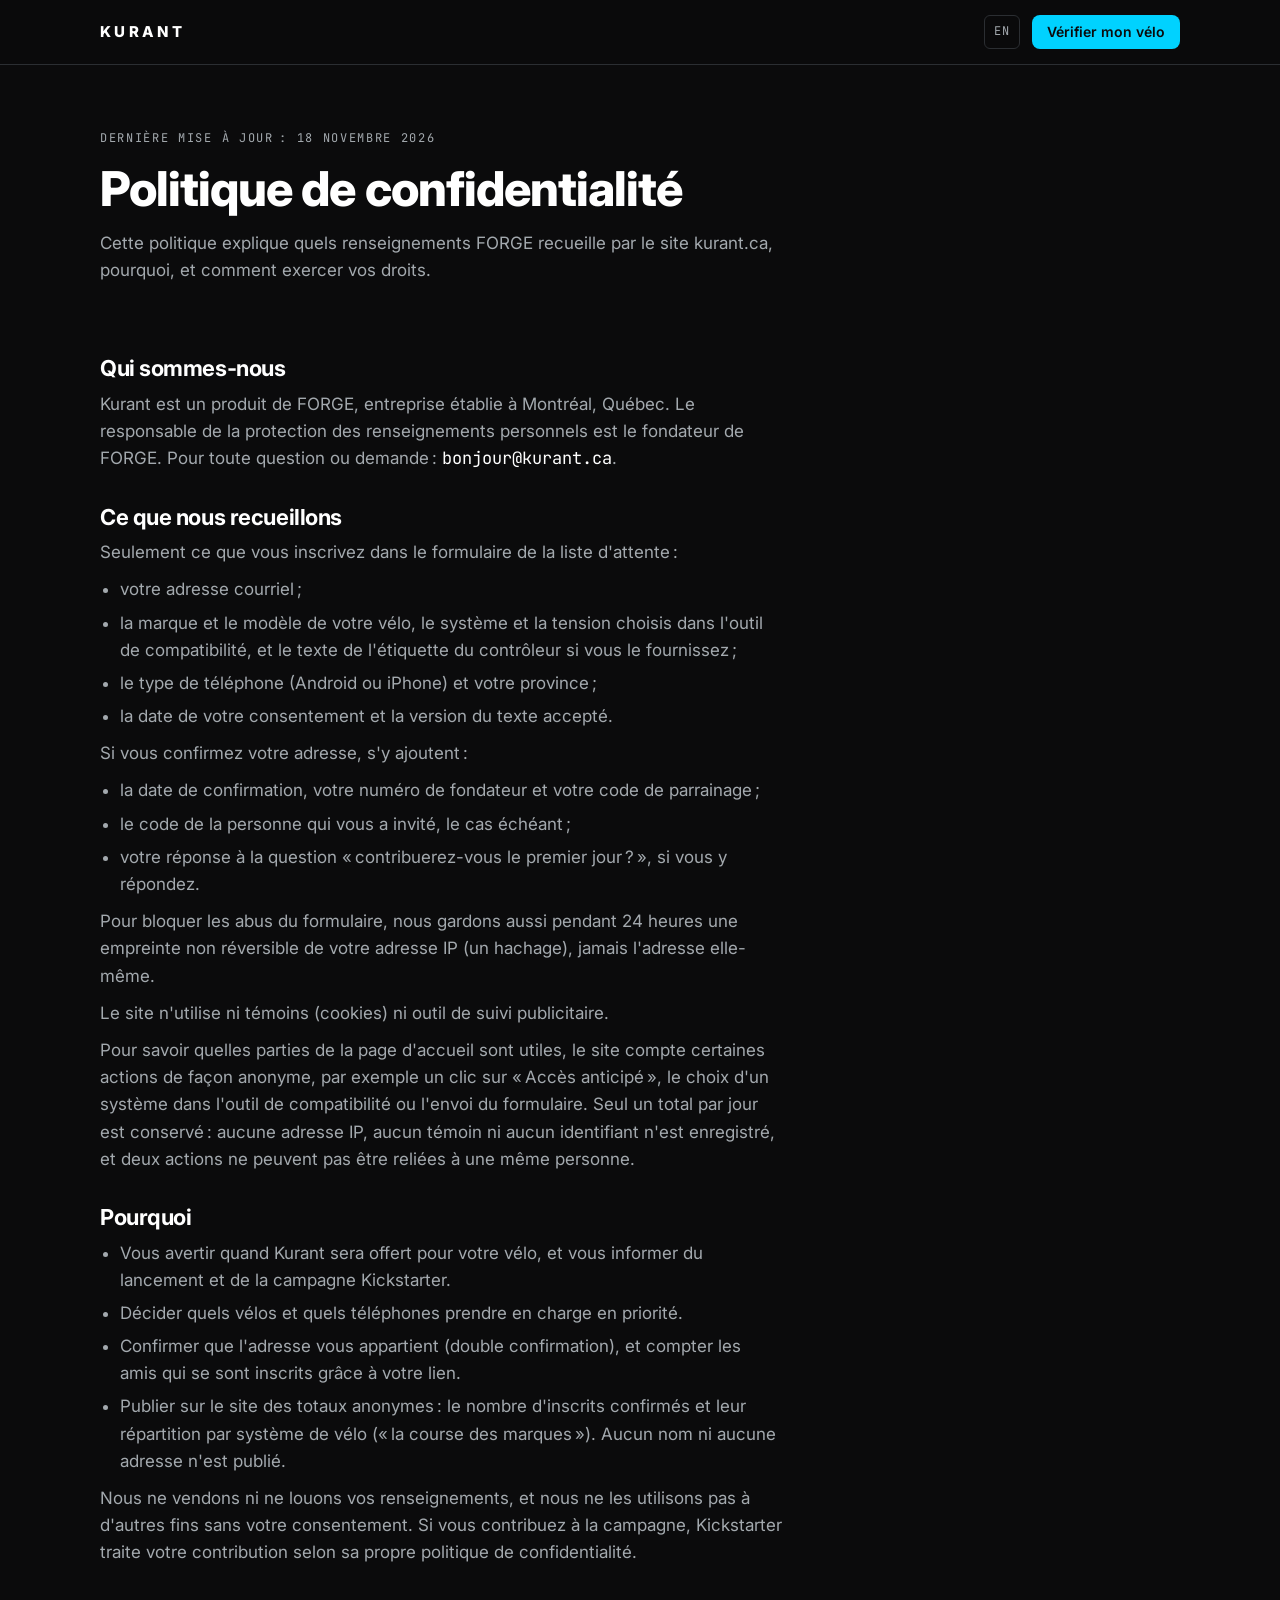
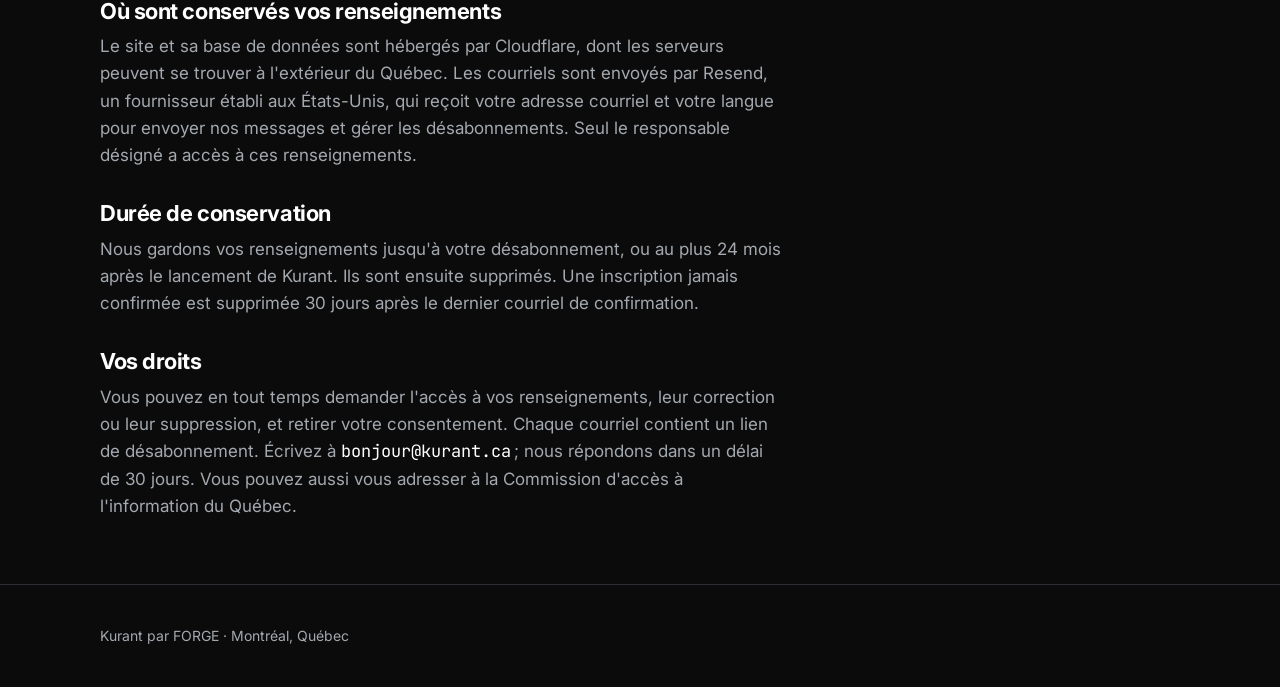
==== commit f0571e0f: "Redesign the home pages around the visitor's path to sign-up New order on both home pages: hero (liv" ====
--- a/confidentialite/index.html
+++ b/confidentialite/index.html
@@ -10,7 +10,7 @@
 <link rel="alternate" hreflang="en-CA" href="https://kurant.ca/en/privacy/">
 <link rel="icon" href="data:image/svg+xml,%3Csvg xmlns='http://www.w3.org/2000/svg' viewBox='0 0 100 100'%3E%3Crect width='100' height='100' rx='20' fill='%230B0B0C'/%3E%3Cpath d='M14 18H86L73 40H27Z' fill='white'/%3E%3Cpath d='M31 47H69L50 79Z' fill='%2300D2FF'/%3E%3C/svg%3E">
 <link rel="stylesheet" href="https://fonts.googleapis.com/css2?family=Inter:wght@400;500;600;700;800&amp;family=JetBrains+Mono:wght@400;500&amp;display=swap">
-<link rel="stylesheet" href="../assets/site.css?v=20261101">
+<link rel="stylesheet" href="../assets/site.css?v=20261118">
 </head>
 <body>
 <header class="top">
@@ -26,7 +26,7 @@
 <main class="wrap">
   <article class="legal">
     <header class="section-head">
-      <p class="eyebrow">Dernière mise à jour&#8239;: 1er novembre 2026</p>
+      <p class="eyebrow">Dernière mise à jour&#8239;: 18 novembre 2026</p>
       <h1 style="font-size:clamp(32px,5vw,48px)">Politique de confidentialité</h1>
       <p>Cette politique explique quels renseignements FORGE recueille par le site kurant.ca, pourquoi, et comment exercer vos droits.</p>
     </header>
@@ -38,13 +38,12 @@
 
     <section>
       <h2>Ce que nous recueillons</h2>
-      <p>Ce que vous inscrivez dans le formulaire de la liste d'attente, puis, si vous le voulez, sur votre page de confirmation&#8239;:</p>
+      <p>Seulement ce que vous inscrivez dans le formulaire de la liste d'attente&#8239;:</p>
       <ul>
         <li>votre adresse courriel&#8239;;</li>
         <li>la marque et le modèle de votre vélo, le système et la tension choisis dans l'outil de compatibilité, et le texte de l'étiquette du contrôleur si vous le fournissez&#8239;;</li>
         <li>le type de téléphone (Android ou iPhone) et votre province&#8239;;</li>
-        <li>la date de votre consentement et la version du texte accepté&#8239;;</li>
-        <li>la provenance de votre visite au moment de l'inscription&#8239;: le site ou la campagne qui vous a amené (par exemple une annonce ou le lien d'un ami), la page d'arrivée et le formulaire utilisé.</li>
+        <li>la date de votre consentement et la version du texte accepté.</li>
       </ul>
       <p>Si vous confirmez votre adresse, s'y ajoutent&#8239;:</p>
       <ul>
@@ -53,7 +52,8 @@
         <li>votre réponse à la question «&#8239;contribuerez-vous le premier jour&#8239;?&#8239;», si vous y répondez.</li>
       </ul>
       <p>Pour bloquer les abus du formulaire, nous gardons aussi pendant 24&nbsp;heures une empreinte non réversible de votre adresse IP (un hachage), jamais l'adresse elle-même.</p>
-      <p>Le site n'utilise aucun témoin (cookie). Il compte ses visites avec Cloudflare Web Analytics, sans témoin et sans profil individuel&#8239;: seulement des totaux anonymes (pages vues, site de provenance, type d'appareil). Votre navigateur garde aussi la provenance de votre visite (30&nbsp;jours) et, le cas échéant, le code de l'ami qui vous a invité&#8239;: ils ne nous sont envoyés que si vous vous inscrivez.</p>
+      <p>Le site n'utilise ni témoins (cookies) ni outil de suivi publicitaire.</p>
+      <p>Pour savoir quelles parties de la page d'accueil sont utiles, le site compte certaines actions de façon anonyme, par exemple un clic sur «&#8239;Accès anticipé&#8239;», le choix d'un système dans l'outil de compatibilité ou l'envoi du formulaire. Seul un total par jour est conservé&#8239;: aucune adresse IP, aucun témoin ni aucun identifiant n'est enregistré, et deux actions ne peuvent pas être reliées à une même personne.</p>
     </section>
 
     <section>
@@ -61,7 +61,6 @@
       <ul>
         <li>Vous avertir quand Kurant sera offert pour votre vélo, et vous informer du lancement et de la campagne Kickstarter.</li>
         <li>Décider quels vélos et quels téléphones prendre en charge en priorité.</li>
-        <li>Savoir quelles campagnes et quels sites amènent des inscriptions, pour ne pas dépenser là où ça ne fonctionne pas.</li>
         <li>Confirmer que l'adresse vous appartient (double confirmation), et compter les amis qui se sont inscrits grâce à votre lien.</li>
         <li>Publier sur le site des totaux anonymes&#8239;: le nombre d'inscrits confirmés et leur répartition par système de vélo («&#8239;la course des marques&#8239;»). Aucun nom ni aucune adresse n'est publié.</li>
       </ul>
--- a/assets/site.css
+++ b/assets/site.css
@@ -108,7 +108,6 @@
 .hero .wrap { display: grid; grid-template-columns: minmax(0, 1.15fr) minmax(0, .85fr); gap: 48px; align-items: center; }
 .hero-copy { display: grid; gap: 24px; justify-items: start; }
 .hero-ctas { display: flex; flex-wrap: wrap; gap: 12px; }
-.hero-note { font-size: 14px; color: var(--mute); }
 @media (max-width: 860px) {
   .hero { padding-block: 44px 40px; }
   .hero .wrap { grid-template-columns: minmax(0, 1fr); }
@@ -183,20 +182,11 @@
 .panel-note { font-size: 14px; color: var(--mute); }
 @media (max-width: 760px) { .split { grid-template-columns: minmax(0, 1fr); } .panel { padding: 22px; } }
 
-/* Safety rules */
-.rules { list-style: none; margin: 0; padding: 0; display: grid; }
-.rules li { display: grid; grid-template-columns: minmax(0, 11rem) minmax(0, 1fr); gap: 24px; padding-block: 22px; border-top: 1px solid var(--line); }
-.rules li:last-child { border-bottom: 1px solid var(--line); }
+/* Safety rules: the key on each card */
 .rule-key { font-family: var(--mono); font-size: 14px; color: var(--cyan); font-variant-numeric: tabular-nums; }
 .rule-key.warn { color: var(--amber); }
-.rules h3 { margin-bottom: 6px; }
-.rules p { color: var(--mute); max-width: var(--read); }
-@media (max-width: 640px) { .rules li { grid-template-columns: minmax(0, 1fr); gap: 8px; } }
 
 /* Compatibility check + waitlist */
-.check-grid { display: grid; grid-template-columns: repeat(2, minmax(0, 1fr)); gap: 24px; align-items: start; }
-@media (min-width: 861px) and (min-height: 1000px) { #waitlist { position: sticky; top: 88px; } }
-@media (max-width: 860px) { .check-grid { grid-template-columns: minmax(0, 1fr); } }
 .field { display: grid; gap: 8px; }
 .field > label, .legend { font-size: 14px; font-weight: 600; }
 fieldset { border: 0; margin: 0; padding: 0; display: grid; gap: 8px; min-width: 0; }
@@ -223,26 +213,6 @@
 .form-msg.ok { color: var(--cyan); }
 .form-msg.err { color: var(--coral); }
 .hp { position: absolute; left: -9999px; width: 1px; height: 1px; overflow: hidden; }
-.sr-only { position: absolute; width: 1px; height: 1px; padding: 0; margin: -1px; overflow: hidden; clip: rect(0 0 0 0); white-space: nowrap; border: 0; }
-.consent-sm { font-size: 12.5px; line-height: 1.45; gap: 10px; }
-.consent-sm input { width: 16px; height: 16px; margin-top: 1px; }
-
-/* Hero sign-up: the offer, two fields and the button where the visit starts (assets/site.js).
-   Desktop: email and system side by side, the button below them. Phones: stacked. */
-.hero-form { justify-self: stretch; display: grid; gap: 14px; max-width: 560px; padding: 18px; border: 1px solid var(--line); border-radius: 14px; background: var(--surface); }
-.hero-offer { font-size: 15px; color: var(--mute); border-left: 3px solid var(--cyan); padding: 2px 0 2px 12px; }
-.hero-offer b { color: var(--fg); font-weight: 600; }
-.hero-fields { display: grid; grid-template-columns: minmax(0, 1fr) minmax(0, 1fr); gap: 10px; }
-.hero-fields .btn { grid-column: 1 / -1; }
-.hero-form .form-msg:empty { display: none; }
-.hero-links { display: flex; flex-wrap: wrap; gap: 6px 10px; font-size: 14px; color: var(--mute); }
-.hero-links a { color: var(--fg); text-underline-offset: 3px; }
-.hero-links a:hover { color: var(--cyan); }
-@media (max-width: 520px) { .hero-fields { grid-template-columns: minmax(0, 1fr); } .hero-form { padding: 16px; } }
-
-/* Thank-you page: the optional "your bike" details. */
-.t-profile-form { display: grid; gap: 16px; }
-.t-profile-form .btn { justify-self: start; }
 
 /* FAQ */
 .faq { max-width: 780px; display: grid; }
@@ -298,11 +268,6 @@
 .log-preview .log-item p { color: var(--mute); }
 @media (max-width: 860px) {
   .journal-home { grid-template-columns: minmax(0, 1fr); grid-template-rows: none; grid-template-areas: "head" "list" "more"; gap: 28px; }
-}
-/* Phones: two entries, date and title only; the button opens the full log. */
-@media (max-width: 760px) {
-  .log-preview .log-item p, .log-preview .log-item:nth-child(n+3) { display: none; }
-  .log-preview { gap: 20px; }
 }
 
 /* Pre-launch list: perk line, invited note */
@@ -469,15 +434,6 @@
   /* Small screens: two labels only, so they never pile up */
   .m3d-label[data-anchor="Housing"], .m3d-label[data-anchor="PCBRetainingRail"] { display: none; }
 }
-
-/* Check my bike: three-step path above the checker and the form */
-.path { list-style: none; margin: -12px 0 32px; padding: 0; display: grid; grid-template-columns: repeat(3, minmax(0, 1fr)); gap: 16px; counter-reset: path; }
-.path li { counter-increment: path; display: grid; gap: 2px; padding-top: 12px; border-top: 2px solid var(--line); }
-.path li:first-child { border-top-color: var(--cyan); }
-.path b { font-size: 16px; font-weight: 600; }
-.path b::before { content: counter(path, decimal-leading-zero) "  "; font-family: var(--mono); font-size: 12px; font-weight: 400; color: var(--cyan); white-space: pre; }
-.path span { font-size: 14px; color: var(--mute); }
-@media (max-width: 640px) { .path { grid-template-columns: minmax(0, 1fr); gap: 10px; } }
 
 /* The checker's system list (assets/board.js): one row per system, its stage on four
    segments (cyan = done, amber = in progress) and its confirmed votes. The chosen row
@@ -537,3 +493,185 @@
 .sys-name-text { min-width: 0; }
 .sys-name .tag { margin-top: 2px; }
 .sys-progress .sys-name { flex-wrap: wrap; }
+
+/* ---------------------------------------------------------------------------------------------
+   Home page, November 2026 layout: what it is, before/after, how it works, compatibility, data,
+   the module, safety, journal, Kickstarter, sign-up, FAQ. Mobile first where it matters.
+   --------------------------------------------------------------------------------------------- */
+
+/* Hero: where the project stands, in three dated facts (journal entries, nothing more) */
+.status { list-style: none; margin: 4px 0 0; padding: 0; display: grid; gap: 8px; font-size: 14px; color: var(--mute); }
+.status li { display: flex; align-items: baseline; gap: 10px; }
+.dot { width: 8px; height: 8px; border-radius: 50%; flex: none; transform: translateY(-1px); }
+.dot.ok { background: var(--cyan); box-shadow: 0 0 10px var(--glow); }
+.dot.now { background: var(--amber); }
+
+/* Hero: the phone running the demo, with the R7 module beside it (over the illustrative map,
+   never over the demo's controls) */
+.device-stack { position: relative; display: grid; justify-items: center; width: 100%; }
+.device-stack .phone, .device-stack .phone.kd-live { margin-left: 24%; width: min(332px, calc(100% - 24%)); }
+.hero-module {
+  position: absolute; left: 0; top: 17%; width: 132px; margin: 0;
+  border-radius: 14px; overflow: hidden; border: 1px solid var(--line); background: #EEF1F3;
+  box-shadow: 0 20px 50px rgba(0, 0, 0, .55); pointer-events: none;
+}
+.hero-module img { display: block; width: 100%; height: auto; }
+.hero-module span {
+  position: absolute; left: 6px; bottom: 6px; font-family: var(--mono); font-size: 10px; letter-spacing: .04em; white-space: nowrap;
+  color: #0B0B0C; background: rgba(255, 255, 255, .92); border-radius: 4px; padding: 2px 5px;
+}
+.try {
+  display: inline-block; font-family: var(--mono); font-size: 10px; letter-spacing: .12em; text-transform: uppercase;
+  color: var(--on-cyan); background: var(--cyan); border-radius: 4px; padding: 2px 6px; margin-right: 4px; vertical-align: 1px;
+}
+@media (max-width: 860px) {
+  .device-stack .phone, .device-stack .phone.kd-live { margin-left: 44px; width: min(332px, calc(100% - 44px)); }
+  .hero-module { width: 104px; top: 15%; }
+}
+@media (max-width: 400px) {
+  .device-stack .phone, .device-stack .phone.kd-live { margin-left: 36px; width: calc(100% - 36px); }
+  .hero-module { width: 92px; }
+}
+
+/* Before / after: two drafting cards, illustrations labelled as such */
+.ba { display: grid; grid-template-columns: repeat(2, minmax(0, 1fr)); gap: 24px; }
+.ba-card { margin: 0; border: 1px solid var(--line); border-radius: 16px; overflow: hidden; background: var(--surface); display: grid; align-content: start; }
+.ba-art {
+  background-color: #EEF1F3;
+  background-image: linear-gradient(#E1E6EA 1px, transparent 1px), linear-gradient(90deg, #E1E6EA 1px, transparent 1px);
+  background-size: 24px 24px;
+}
+.ba-art svg { display: block; width: 100%; height: auto; aspect-ratio: 600 / 380; }
+.ba-card figcaption { padding: 20px 22px 24px; display: grid; gap: 10px; }
+.ba-tag { font-family: var(--mono); font-size: 12px; letter-spacing: .12em; text-transform: uppercase; color: var(--mute); }
+.ba-after .ba-tag { color: var(--cyan); }
+.ba-card ul { margin: 0; padding: 0; list-style: none; display: grid; gap: 6px; }
+.ba-card li { position: relative; padding-left: 18px; font-size: 15px; color: var(--mute); }
+.ba-card li::before { content: ""; position: absolute; left: 0; top: .62em; width: 8px; height: 2px; background: var(--line); }
+.ba-after li { color: var(--fg); }
+.ba-after li::before { background: var(--cyan); }
+.ba-note { margin-top: 16px; }
+@media (max-width: 760px) { .ba { grid-template-columns: minmax(0, 1fr); gap: 16px; } }
+/* Drawing styles (light drafting card) */
+.ba-art .bar { fill: #2B2E32; }
+.ba-art .bar-top { stroke: #4A5056; stroke-width: 2; fill: none; }
+.ba-art .cable { fill: none; stroke: #5D656C; stroke-width: 6; stroke-linecap: round; }
+.ba-art .clamp, .ba-art .mount { fill: #3A3F44; }
+.ba-art .pod { fill: #1E2022; }
+.ba-art .pod-btn { fill: #4A5056; }
+.ba-art .lcd-body { fill: #1E2022; }
+.ba-art .lcd-glass { fill: #C9D3C4; }
+.ba-art .lcd-ink rect { fill: #2C3A2C; }
+.ba-art .lcd-ink text { fill: #2C3A2C; font-family: var(--mono); }
+.ba-art .lcd-big { font-size: 58px; font-weight: 500; }
+.ba-art .lcd-small { font-size: 13px; }
+.ba-art .lcd-btn { fill: #3A3F44; }
+.ba-art .phone-body { fill: #0B0B0C; }
+.ba-art .phone-screen { fill: #151719; }
+.ba-art .gauge-track { fill: none; stroke: #2B2E32; stroke-width: 8; stroke-linecap: round; }
+.ba-art .gauge-fill { fill: none; stroke: #00D2FF; stroke-width: 8; stroke-linecap: round; }
+.ba-art .ui-big { fill: #FFFFFF; font-family: var(--sans); font-size: 30px; font-weight: 700; }
+.ba-art .ui-small { fill: #A3A9AE; font-family: var(--mono); font-size: 11px; }
+.ba-art .assist rect { fill: #2B2E32; }
+.ba-art .assist rect.on { fill: #C8F031; }
+.ba-art .r7 { fill: #F7F8F9; stroke: #B9C1C7; stroke-width: 2; }
+.ba-art .r7-logo-a { fill: #0B0B0C; }
+.ba-art .r7-logo-b { fill: #00D2FF; }
+.ba-art .r7-line { stroke: #D3DAE0; stroke-width: 2; }
+.ba-art .strap { fill: none; stroke: #3A3F44; stroke-width: 8; stroke-linecap: round; }
+
+/* How it works: a plain requirement under the diagram */
+#fonctionnement .steps { margin: 0 0 48px; }
+.callout {
+  margin-top: 40px; display: flex; flex-wrap: wrap; align-items: center; justify-content: space-between; gap: 14px 24px;
+  border: 1px solid var(--line); border-left: 3px solid var(--cyan); border-radius: 12px; padding: 18px 20px; background: var(--surface);
+}
+.callout p { font-size: 15px; color: var(--mute); max-width: 70ch; }
+.callout b { color: var(--fg); }
+
+/* Compatibility: the four stages, then the checker across the full width */
+.stages { list-style: none; margin: -12px 0 28px; padding: 0; display: grid; grid-template-columns: repeat(4, minmax(0, 1fr)); gap: 12px; counter-reset: stage; }
+.stages li { counter-increment: stage; display: grid; gap: 2px; padding-top: 10px; border-top: 2px solid var(--line); }
+.stages b { font-size: 15px; font-weight: 600; }
+.stages b::before { content: counter(stage, decimal-leading-zero) "  "; font-family: var(--mono); font-size: 12px; font-weight: 400; color: var(--cyan); white-space: pre; }
+.stages span { font-size: 13px; color: var(--mute); }
+@media (max-width: 640px) { .stages { grid-template-columns: repeat(2, minmax(0, 1fr)); gap: 14px 12px; } }
+.check-cols { display: grid; grid-template-columns: minmax(0, .8fr) minmax(0, 1.2fr); gap: 28px 36px; align-items: start; }
+.check-side { display: grid; gap: 18px; align-content: start; }
+@media (min-width: 861px) { .check-side { position: sticky; top: 88px; } }
+@media (max-width: 860px) {
+  .check-cols { grid-template-columns: minmax(0, 1fr); }
+  /* Phones: the system list first, the voltage and result right after it */
+  .check-cols .sys-pick { order: -1; }
+}
+
+/* Safety: six cards */
+.rules-grid { list-style: none; margin: 0; padding: 0; display: grid; grid-template-columns: repeat(3, minmax(0, 1fr)); gap: 16px; }
+.rules-grid li { display: grid; gap: 10px; align-content: start; border: 1px solid var(--line); border-radius: 14px; padding: 22px; background: var(--surface); }
+.rules-grid li.warn { border-color: rgba(255, 181, 71, .45); }
+.rules-grid h3 { font-size: 18px; }
+.rules-grid p { color: var(--mute); font-size: 15px; }
+.rules-grid .rule-key { font-size: 13px; border: 1px solid currentColor; border-radius: 6px; padding: 3px 8px; justify-self: start; }
+@media (max-width: 960px) { .rules-grid { grid-template-columns: repeat(2, minmax(0, 1fr)); } }
+@media (max-width: 640px) { .rules-grid { grid-template-columns: minmax(0, 1fr); gap: 12px; } .rules-grid li { padding: 18px; } }
+
+/* Kickstarter: the three planned prices */
+.prices { display: grid; grid-template-columns: repeat(3, minmax(0, 1fr)); gap: 16px; }
+.price { display: grid; gap: 6px; align-content: start; border: 1px solid var(--line); border-radius: 14px; padding: 22px; background: var(--surface); }
+.price small { font-family: var(--mono); font-size: 12px; letter-spacing: .1em; text-transform: uppercase; color: var(--mute); }
+.price b { font-family: var(--mono); font-size: clamp(34px, 5vw, 44px); font-weight: 500; line-height: 1.1; font-variant-numeric: tabular-nums; }
+.price span { font-size: 14px; color: var(--mute); }
+.price.lead { border-color: var(--cyan); box-shadow: 0 0 0 3px rgba(0, 210, 255, .1); }
+.price.lead b { color: var(--cyan); text-shadow: 0 0 24px var(--glow); }
+@media (max-width: 760px) {
+  .prices { grid-template-columns: minmax(0, 1fr); gap: 10px; }
+  .price { grid-template-columns: minmax(0, 1fr) auto; grid-template-areas: "small b" "span b"; align-items: center; padding: 16px 18px; gap: 2px 16px; }
+  .price small { grid-area: small; } .price b { grid-area: b; font-size: 32px; } .price span { grid-area: span; }
+}
+.not-pledge { margin-top: 24px; font-size: 14px; color: var(--mute); max-width: 80ch; }
+.not-pledge b { color: var(--fg); }
+
+/* Sign-up: email first, details after */
+.signup-grid { display: grid; grid-template-columns: minmax(0, 1fr) minmax(0, 1fr); gap: 32px 56px; align-items: start; }
+.signup-grid > .section-head { margin-bottom: 0; }
+.next { list-style: none; margin: 10px 0 0; padding: 0; display: grid; gap: 14px; counter-reset: next; }
+.next li { counter-increment: next; display: grid; grid-template-columns: 32px minmax(0, 1fr); gap: 0 12px; }
+.next li::before { content: counter(next); grid-row: span 2; width: 28px; height: 28px; border-radius: 50%; border: 1px solid var(--cyan); color: var(--cyan); font-family: var(--mono); font-size: 13px; display: grid; place-items: center; }
+.next b { font-size: 16px; font-weight: 600; }
+.next span { font-size: 14px; color: var(--mute); }
+.signup { gap: 18px; }
+.su-step1 { display: grid; gap: 18px; }
+.su-step1 .btn { justify-self: start; min-width: 12rem; }
+.su-details { display: grid; gap: 16px; border-top: 1px solid var(--line); padding-top: 18px; }
+.su-details > legend { font-size: 16px; font-weight: 600; padding: 0; margin-bottom: 4px; float: left; width: 100%; }
+.su-details > legend + * { clear: both; }
+.su-actions { display: flex; flex-wrap: wrap; gap: 10px; }
+.form-msg:empty { display: none; }
+@media (max-width: 860px) {
+  .signup-grid { grid-template-columns: minmax(0, 1fr); }
+  .su-step1 .btn, .su-actions .btn { width: 100%; }
+}
+
+/* FAQ: grouped */
+.faq-groups { display: grid; grid-template-columns: repeat(2, minmax(0, 1fr)); gap: 40px 56px; }
+.faq-group { display: grid; gap: 12px; align-content: start; }
+.faq-group > h3 { font-family: var(--mono); font-size: 12px; font-weight: 500; letter-spacing: .14em; text-transform: uppercase; color: var(--cyan); }
+.faq-group .faq summary { font-size: 17px; }
+@media (max-width: 860px) { .faq-groups { grid-template-columns: minmax(0, 1fr); gap: 32px; } }
+
+/* The 3D model is labelled as design files, never a photo */
+.m3d-badge {
+  position: absolute; right: 12px; top: 12px; z-index: 2; pointer-events: none;
+  font-family: var(--mono); font-size: 11px; letter-spacing: .06em; color: #3A3F44;
+  background: rgba(255, 255, 255, .9); border: 1px solid #DDE2E5; border-radius: 6px; padding: 3px 8px;
+}
+
+/* Phones: the demo comes right after the buttons; the status lines follow it */
+@media (max-width: 860px) {
+  .hero { padding-top: 28px; }
+  .hero .wrap { gap: 22px; }
+  .hero-copy { display: contents; }
+  .hero-copy > * { justify-self: start; }
+  .hero .device { order: 2; margin-top: 10px; justify-self: stretch; }
+  .hero .status { order: 3; }
+}
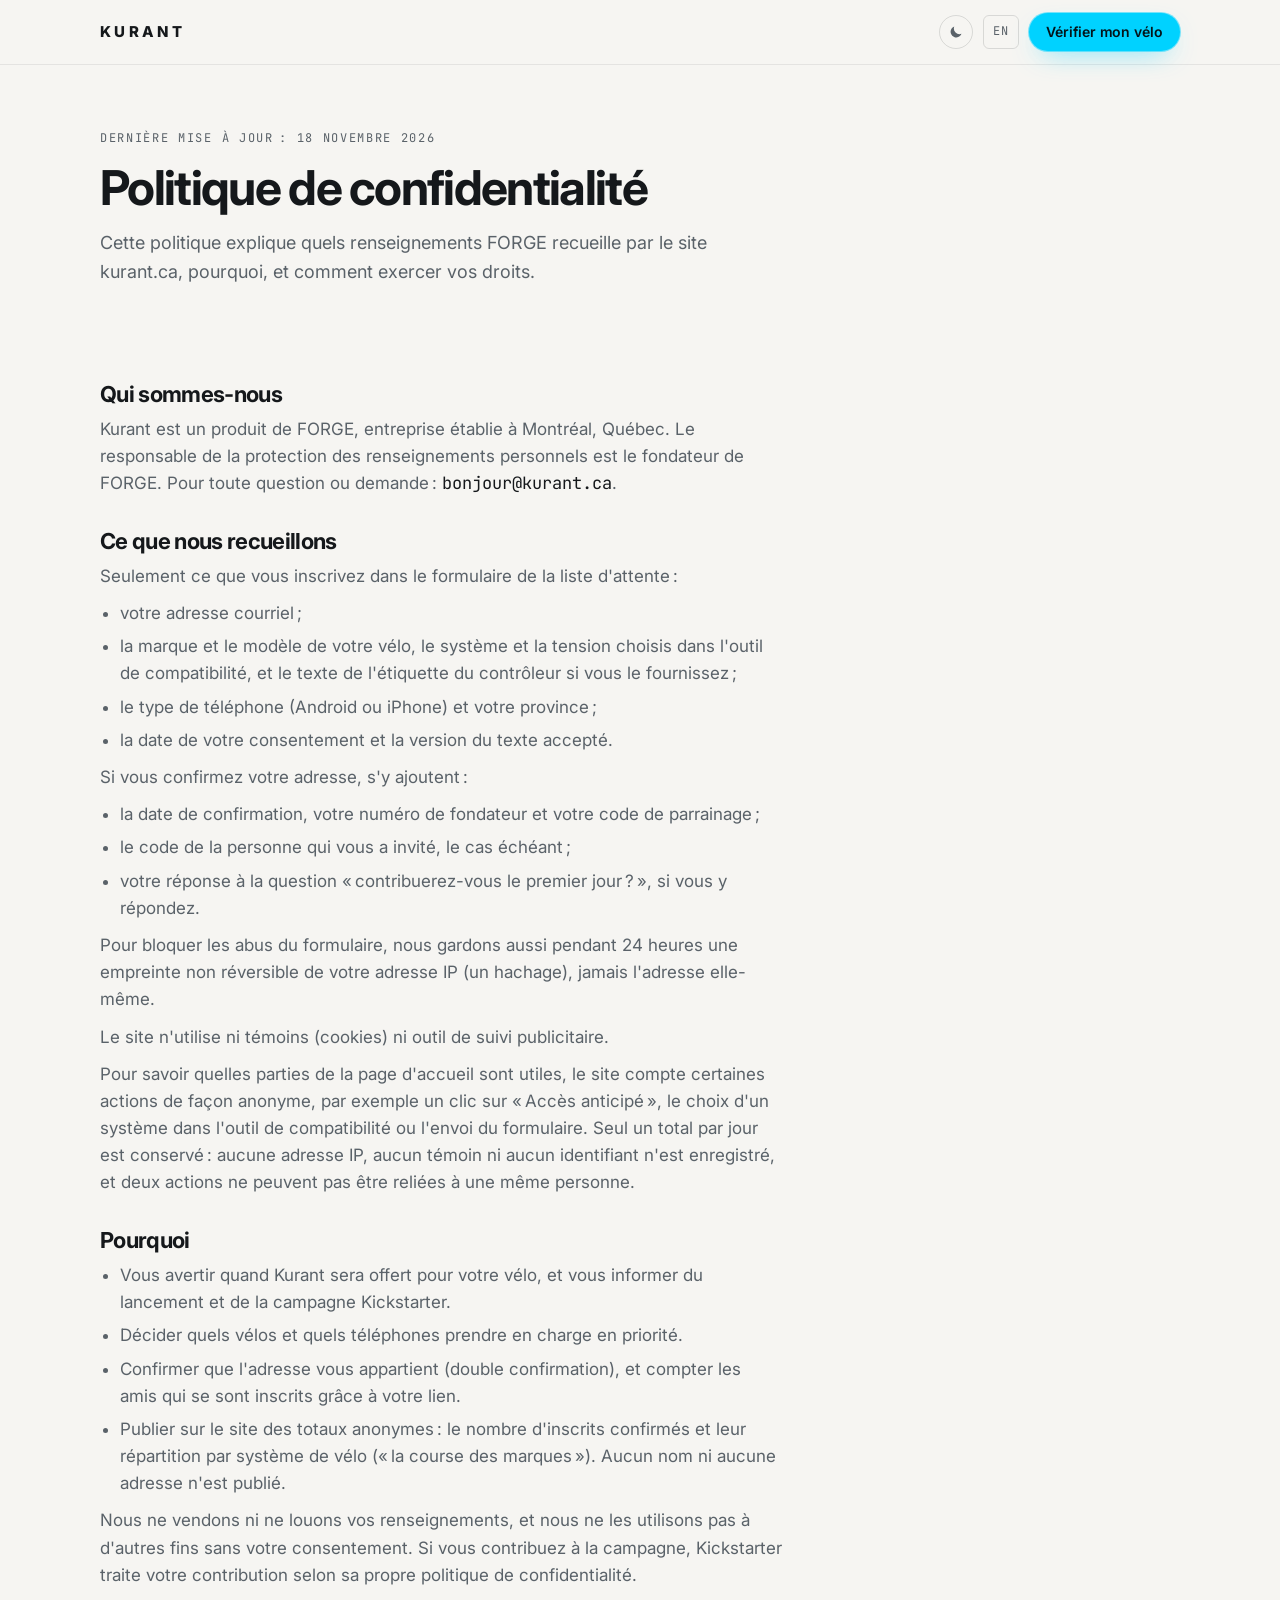
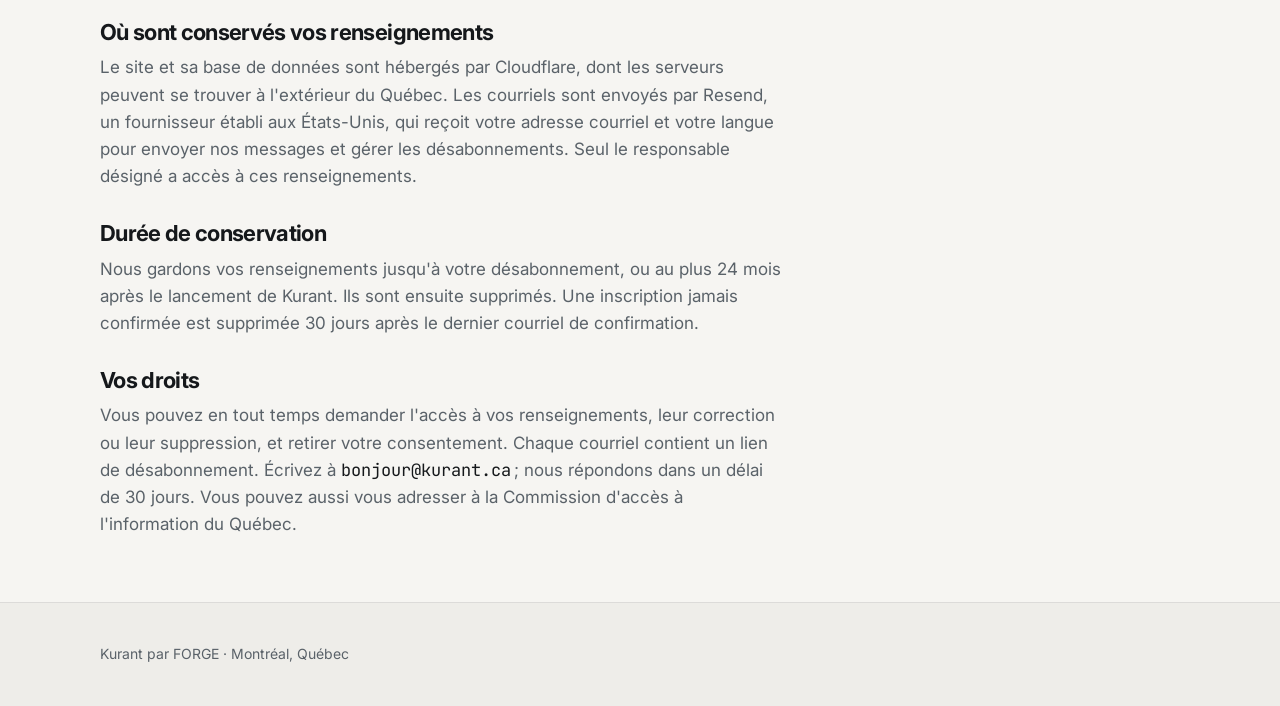
==== commit a920adcc: "R7 in its real colours, and a light/dark theme switch - R7 stills and the 3D viewer now show the bet" ====
--- a/confidentialite/index.html
+++ b/confidentialite/index.html
@@ -9,14 +9,19 @@
 <meta name="description" content="Comment FORGE recueille et utilise les renseignements de la liste d'attente Kurant.">
 <link rel="alternate" hreflang="en-CA" href="https://kurant.ca/en/privacy/">
 <link rel="icon" href="data:image/svg+xml,%3Csvg xmlns='http://www.w3.org/2000/svg' viewBox='0 0 100 100'%3E%3Crect width='100' height='100' rx='20' fill='%230B0B0C'/%3E%3Cpath d='M14 18H86L73 40H27Z' fill='white'/%3E%3Cpath d='M31 47H69L50 79Z' fill='%2300D2FF'/%3E%3C/svg%3E">
+<script src="../assets/theme.js?v=20261120"></script>
 <link rel="stylesheet" href="https://fonts.googleapis.com/css2?family=Inter:wght@400;500;600;700;800&amp;family=JetBrains+Mono:wght@400;500&amp;display=swap">
-<link rel="stylesheet" href="../assets/site.css?v=20261118">
+<link rel="stylesheet" href="../assets/site.css?v=20261120">
 </head>
 <body>
 <header class="top">
   <div class="wrap">
     <a class="brand" href="../index.html"><span class="brand-word">KURANT</span></a>
     <div class="top-actions" style="margin-left:auto">
+      <button class="theme-toggle" type="button" data-theme-toggle aria-label="Passer au thème clair" title="Passer au thème clair">
+        <svg class="i-sun" viewBox="0 0 24 24" aria-hidden="true"><circle cx="12" cy="12" r="4.2"/><path d="M12 2.5v2.2M12 19.3v2.2M4.6 4.6l1.6 1.6M17.8 17.8l1.6 1.6M2.5 12h2.2M19.3 12h2.2M4.6 19.4l1.6-1.6M17.8 6.2l1.6-1.6"/></svg>
+        <svg class="i-moon" viewBox="0 0 24 24" aria-hidden="true"><path d="M20.2 14.6A8.4 8.4 0 0 1 9.4 3.8a8.4 8.4 0 1 0 10.8 10.8z"/></svg>
+      </button>
       <a class="lang" href="../en/privacy/index.html" lang="en" hreflang="en">EN</a>
       <a class="btn btn-primary btn-sm" href="../index.html#verifier">Vérifier mon vélo</a>
     </div>
--- a/assets/site.css
+++ b/assets/site.css
@@ -494,152 +494,383 @@
 .sys-name .tag { margin-top: 2px; }
 .sys-progress .sys-name { flex-wrap: wrap; }
 
-/* ---------------------------------------------------------------------------------------------
-   Home page, November 2026 layout: what it is, before/after, how it works, compatibility, data,
-   the module, safety, journal, Kickstarter, sign-up, FAQ. Mobile first where it matters.
-   --------------------------------------------------------------------------------------------- */
-
-/* Hero: where the project stands, in three dated facts (journal entries, nothing more) */
-.status { list-style: none; margin: 4px 0 0; padding: 0; display: grid; gap: 8px; font-size: 14px; color: var(--mute); }
+/* =============================================================================================
+   ART DIRECTION · November 2026
+   "Industrial precision meets premium consumer technology."
+   Four environments carry the page's rhythm; each one redefines the colour tokens above, so every
+   component (checker, form, FAQ, journal) follows without its own light/dark rules.
+     graphite  · hero, the module, Kickstarter and sign-up      (deep, lit from above)
+     mineral   · before/after, how it works                     (warm white, editorial)
+     slate     · what you see, safety                           (technical, fine drawing grid)
+     grey      · compatibility, journal, FAQ                    (soft neutral, a tool surface)
+   Product visuals follow one language: the R7 from its design files (outlined, matte, never
+   photoreal: Kickstarter's hardware rules), generic parts drawn the same way, the app as captured.
+   ============================================================================================= */
+
+:root {
+  --cyan-fill: #00D2FF;           /* buttons and live state keep the brand cyan in every environment */
+  --ease: cubic-bezier(.2, .7, .2, 1);
+  --radius: 14px;
+  --radius-lg: 22px;
+  --grain: url("data:image/svg+xml,%3Csvg xmlns='http://www.w3.org/2000/svg' width='160' height='160'%3E%3Cfilter id='n'%3E%3CfeTurbulence type='fractalNoise' baseFrequency='.9' numOctaves='2' stitchTiles='stitch'/%3E%3CfeColorMatrix values='0 0 0 0 .5 0 0 0 0 .5 0 0 0 0 .5 0 0 0 .55 0'/%3E%3C/filter%3E%3Crect width='160' height='160' filter='url(%23n)'/%3E%3C/svg%3E");
+}
+
+/* ---- Type: strong but restrained, editorial ---- */
+h1 { font-size: clamp(40px, 5.3vw, 68px); font-weight: 700; letter-spacing: -0.035em; line-height: 1.02; }
+h2 { font-size: clamp(30px, 3.5vw, 46px); font-weight: 700; letter-spacing: -0.03em; line-height: 1.06; }
+.section-head h2 { max-width: 22ch; }
+.eyebrow { display: inline-flex; align-items: baseline; gap: 10px; }
+.eyebrow .ix { color: var(--cyan); font-weight: 500; }
+.eyebrow .ix::after { content: ""; display: inline-block; width: 18px; height: 1px; margin-left: 10px; vertical-align: middle; background: currentColor; opacity: .5; }
+
+/* ---- Environments ---- */
+.env { position: relative; isolation: isolate; color: var(--fg); background: var(--bg); }
+.env::after { content: ""; position: absolute; inset: 0; z-index: -1; pointer-events: none; background-image: var(--grain); opacity: var(--grain-o, .05); mix-blend-mode: overlay; }
+.env > * { position: relative; }
+
+.env-graphite {
+  --bg: #0C0D0F; --surface: #15171A; --surface-2: #1E2124; --line: #26292D; --mute: #A3A9AE; --grain-o: .06;
+  background:
+    radial-gradient(70% 55% at 72% 0%, rgba(255, 255, 255, .055), transparent 70%),
+    linear-gradient(#0E0F11, #0B0B0C);
+}
+.facts.env-graphite { background: #0B0B0C; }
+.env-slate {
+  --bg: #12171B; --surface: #182026; --surface-2: #212A31; --line: #27313A; --mute: #98A4AD; --grain-o: .05;
+  background-color: #12171B;
+  background-image:
+    radial-gradient(60% 60% at 50% 0%, rgba(120, 170, 200, .07), transparent 70%),
+    linear-gradient(rgba(255, 255, 255, .03) 1px, transparent 1px),
+    linear-gradient(90deg, rgba(255, 255, 255, .03) 1px, transparent 1px);
+  background-size: auto, 48px 48px, 48px 48px;
+  background-position: 0 0, center -1px, center 0;
+}
+.env-mineral, .env-grey {
+  --fg: #15181B; --mute: #5A6269; --line: rgba(21, 24, 27, .13); --surface: #FFFFFF; --surface-2: #E9E7E2;
+  --cyan: #00809E; --cyan-hover: #006A84; --glow: rgba(0, 128, 158, .25); --amber: #A86200; --coral: #C0392B;
+  --veil: rgba(255, 255, 255, .86); --grain-o: .045;
+  color-scheme: light;
+}
+.env-mineral {
+  --bg: #F3F1EC;
+  background: radial-gradient(80% 50% at 50% 0%, #FBFAF7, transparent 70%), #F3F1EC;
+}
+.env-grey {
+  --bg: #E6E8E9; --surface-2: #DCDFE1;
+  background-color: #E6E8E9;
+  background-image: radial-gradient(rgba(21, 24, 27, .085) 1px, transparent 1.2px), radial-gradient(70% 50% at 50% 0%, rgba(255, 255, 255, .6), transparent 70%);
+  background-size: 24px 24px, auto;
+}
+.env-mineral::after, .env-grey::after { mix-blend-mode: multiply; }
+
+/* Sections no longer need rules between them: the environments carry the rhythm. */
+.section { padding-block: clamp(80px, 10vw, 136px); }
+.section + .section { border-top: 0; }
+.section.joined { padding-top: 0; }
+.section.joined > .wrap { padding-top: clamp(64px, 8vw, 112px); }
+.section.joined > .wrap::before, .facts .wrap::before { content: ""; position: absolute; top: 0; left: 20px; right: 20px; height: 1px; background: var(--line); }
+.section.joined > .wrap, .facts .wrap { position: relative; }
+.section-head { gap: 16px; margin-bottom: clamp(40px, 5vw, 64px); }
+.section-head p:not(.eyebrow) { font-size: 18px; max-width: 56ch; }
+/* Editorial head: title on the left, its paragraph on the right */
+.head-split { display: grid; grid-template-columns: minmax(0, 1.35fr) minmax(0, .65fr); gap: 16px 56px; align-items: end; max-width: none; }
+.head-split > .eyebrow { grid-column: 1 / -1; }
+.head-split > p { padding-bottom: 6px; }
+@media (max-width: 860px) { .head-split { grid-template-columns: minmax(0, 1fr); } }
+
+/* ---- Buttons: one system everywhere ---- */
+.btn {
+  min-height: 48px; padding: 0 24px; border-radius: 999px; font-weight: 600; letter-spacing: -0.005em;
+  transition: background-color .2s var(--ease), border-color .2s var(--ease), box-shadow .25s var(--ease), transform .2s var(--ease), color .2s;
+}
+.btn-sm { min-height: 38px; padding: 0 16px; font-size: 14px; }
+.btn-primary {
+  background: var(--cyan-fill); color: #04141A;
+  box-shadow: 0 0 0 1px rgba(0, 210, 255, .5), 0 10px 28px -12px rgba(0, 210, 255, .7);
+}
+.btn-primary:hover { background: #5FE4FF; transform: translateY(-1px); box-shadow: 0 0 0 1px rgba(95, 228, 255, .6), 0 16px 36px -14px rgba(0, 210, 255, .8); }
+.btn-primary:active { transform: translateY(0); box-shadow: 0 0 0 1px rgba(0, 210, 255, .5), 0 4px 14px -8px rgba(0, 210, 255, .7); }
+.btn-ghost { color: var(--fg); background: color-mix(in srgb, var(--fg) 3%, transparent); border-color: color-mix(in srgb, var(--fg) 18%, transparent); }
+.btn-ghost:hover { border-color: color-mix(in srgb, var(--fg) 45%, transparent); background: color-mix(in srgb, var(--fg) 6%, transparent); }
+.btn-ghost:active { background: color-mix(in srgb, var(--fg) 10%, transparent); }
+.btn:disabled, .btn[aria-disabled="true"] { opacity: .45; cursor: not-allowed; transform: none; box-shadow: none; }
+.btn:focus-visible { outline: 2px solid var(--cyan-fill); outline-offset: 3px; }
+.btn .arr { transition: transform .2s var(--ease); }
+.btn:hover .arr { transform: translateX(3px); }
+
+/* Fields, radios and accordions share the same quiet language */
+select, input[type="email"], input[type="text"] {
+  min-height: 48px; border-radius: 12px; background: color-mix(in srgb, var(--surface) 70%, var(--bg));
+  border-color: color-mix(in srgb, var(--fg) 16%, transparent); transition: border-color .2s, box-shadow .2s;
+}
+select:hover, input[type="email"]:hover, input[type="text"]:hover { border-color: color-mix(in srgb, var(--fg) 30%, transparent); }
+.env-mineral select, .env-mineral input[type="email"], .env-mineral input[type="text"],
+.env-grey select, .env-grey input[type="email"], .env-grey input[type="text"] { background: #FFFFFF; }
+.radio { border-radius: 999px; padding: 10px 16px; transition: border-color .2s, background-color .2s; }
+.radio:has(input:checked) { border-color: var(--cyan); background: color-mix(in srgb, var(--cyan) 8%, transparent); }
+
+/* ---- Header ---- */
+.top { background: rgba(12, 13, 15, .78); border-bottom-color: rgba(255, 255, 255, .07); }
+.nav a { transition: color .2s; }
+
+/* =============================== 1 · Hero (graphite) =============================== */
+.hero { padding-block: clamp(56px, 7vw, 104px) 0; overflow: hidden; }
+.hero .wrap { grid-template-columns: minmax(0, 1.2fr) minmax(0, .8fr); gap: 32px 48px; align-items: center; }
+.hero-copy { gap: 26px; }
+.hero h1 { font-size: clamp(40px, 4.2vw, 58px); max-width: none; }
+.hero .lede { font-size: clamp(18px, 1.6vw, 20px); max-width: 40ch; }
+.status { list-style: none; margin: 8px 0 0; padding: 18px 0 0; border-top: 1px solid var(--line); display: grid; gap: 8px; font-size: 14px; color: var(--mute); width: 100%; max-width: 46ch; }
 .status li { display: flex; align-items: baseline; gap: 10px; }
-.dot { width: 8px; height: 8px; border-radius: 50%; flex: none; transform: translateY(-1px); }
-.dot.ok { background: var(--cyan); box-shadow: 0 0 10px var(--glow); }
-.dot.now { background: var(--amber); }
-
-/* Hero: the phone running the demo, with the R7 module beside it (over the illustrative map,
-   never over the demo's controls) */
-.device-stack { position: relative; display: grid; justify-items: center; width: 100%; }
-.device-stack .phone, .device-stack .phone.kd-live { margin-left: 24%; width: min(332px, calc(100% - 24%)); }
-.hero-module {
-  position: absolute; left: 0; top: 17%; width: 132px; margin: 0;
-  border-radius: 14px; overflow: hidden; border: 1px solid var(--line); background: #EEF1F3;
-  box-shadow: 0 20px 50px rgba(0, 0, 0, .55); pointer-events: none;
-}
-.hero-module img { display: block; width: 100%; height: auto; }
-.hero-module span {
-  position: absolute; left: 6px; bottom: 6px; font-family: var(--mono); font-size: 10px; letter-spacing: .04em; white-space: nowrap;
-  color: #0B0B0C; background: rgba(255, 255, 255, .92); border-radius: 4px; padding: 2px 5px;
-}
-.try {
-  display: inline-block; font-family: var(--mono); font-size: 10px; letter-spacing: .12em; text-transform: uppercase;
-  color: var(--on-cyan); background: var(--cyan); border-radius: 4px; padding: 2px 6px; margin-right: 4px; vertical-align: 1px;
-}
+.dot { width: 7px; height: 7px; border-radius: 50%; flex: none; transform: translateY(-1px); }
+.dot.ok { background: var(--cyan-fill); box-shadow: 0 0 8px rgba(0, 210, 255, .6); }
+.dot.now { background: #FFB547; }
+
+/* The stage: the live app on the phone, the R7 beside it, one soft light above both */
+.stage { position: relative; margin: 0; display: grid; justify-items: end; padding-bottom: 8px; }
+.stage::before {
+  content: ""; position: absolute; z-index: -1; left: 50%; top: 46%; width: 150%; aspect-ratio: 1; transform: translate(-50%, -50%);
+  background: radial-gradient(closest-side, rgba(170, 220, 240, .13), rgba(170, 220, 240, .04) 55%, transparent 75%);
+}
+.stage::after {
+  content: ""; position: absolute; z-index: -1; left: 6%; right: 2%; bottom: 0; height: 60px;
+  background: radial-gradient(closest-side, rgba(0, 0, 0, .75), transparent); filter: blur(6px);
+}
+.stage .phone, .stage .phone.kd-live { width: min(332px, 82%); margin-right: 0; box-shadow: 0 50px 90px -30px rgba(0, 0, 0, .9), 0 0 0 1px rgba(255, 255, 255, .06); }
+.r7-hero {
+  position: absolute; left: -6%; top: 15%; width: clamp(150px, 50%, 250px); height: auto; pointer-events: none;
+  filter: drop-shadow(0 30px 30px rgba(0, 0, 0, .55)) drop-shadow(0 2px 2px rgba(0, 0, 0, .35));
+}
+.stage-cap { justify-self: stretch; display: flex; flex-wrap: wrap; justify-content: space-between; gap: 6px 20px; margin-top: 22px; font-size: 13px; color: var(--mute); }
+.stage-cap b { color: var(--fg); font-weight: 600; }
+.stage-cap .try { display: inline-block; margin-right: 8px; font-family: var(--mono); font-size: 10px; letter-spacing: .12em; text-transform: uppercase; color: #04141A; background: var(--cyan-fill); border-radius: 4px; padding: 2px 6px; vertical-align: 1px; }
+.stage-cap .tagline { font-family: var(--mono); font-size: 11px; letter-spacing: .04em; }
+
+/* Key figures sit on the hero's floor */
+.facts { border: 0; padding-block: 56px 72px; }
+.facts .wrap { padding-top: 28px; gap: 24px; }
+.fact { padding: 0; gap: 6px; }
+.fact b { font-family: var(--sans); font-size: 22px; font-weight: 600; letter-spacing: -0.02em; }
+.fact span { font-size: 14px; }
+
 @media (max-width: 860px) {
-  .device-stack .phone, .device-stack .phone.kd-live { margin-left: 44px; width: min(332px, calc(100% - 44px)); }
-  .hero-module { width: 104px; top: 15%; }
-}
-@media (max-width: 400px) {
-  .device-stack .phone, .device-stack .phone.kd-live { margin-left: 36px; width: calc(100% - 36px); }
-  .hero-module { width: 92px; }
-}
-
-/* Before / after: two drafting cards, illustrations labelled as such */
-.ba { display: grid; grid-template-columns: repeat(2, minmax(0, 1fr)); gap: 24px; }
-.ba-card { margin: 0; border: 1px solid var(--line); border-radius: 16px; overflow: hidden; background: var(--surface); display: grid; align-content: start; }
-.ba-art {
-  background-color: #EEF1F3;
-  background-image: linear-gradient(#E1E6EA 1px, transparent 1px), linear-gradient(90deg, #E1E6EA 1px, transparent 1px);
-  background-size: 24px 24px;
-}
-.ba-art svg { display: block; width: 100%; height: auto; aspect-ratio: 600 / 380; }
-.ba-card figcaption { padding: 20px 22px 24px; display: grid; gap: 10px; }
-.ba-tag { font-family: var(--mono); font-size: 12px; letter-spacing: .12em; text-transform: uppercase; color: var(--mute); }
-.ba-after .ba-tag { color: var(--cyan); }
-.ba-card ul { margin: 0; padding: 0; list-style: none; display: grid; gap: 6px; }
-.ba-card li { position: relative; padding-left: 18px; font-size: 15px; color: var(--mute); }
-.ba-card li::before { content: ""; position: absolute; left: 0; top: .62em; width: 8px; height: 2px; background: var(--line); }
-.ba-after li { color: var(--fg); }
-.ba-after li::before { background: var(--cyan); }
-.ba-note { margin-top: 16px; }
-@media (max-width: 760px) { .ba { grid-template-columns: minmax(0, 1fr); gap: 16px; } }
-/* Drawing styles (light drafting card) */
-.ba-art .bar { fill: #2B2E32; }
-.ba-art .bar-top { stroke: #4A5056; stroke-width: 2; fill: none; }
-.ba-art .cable { fill: none; stroke: #5D656C; stroke-width: 6; stroke-linecap: round; }
-.ba-art .clamp, .ba-art .mount { fill: #3A3F44; }
-.ba-art .pod { fill: #1E2022; }
-.ba-art .pod-btn { fill: #4A5056; }
-.ba-art .lcd-body { fill: #1E2022; }
-.ba-art .lcd-glass { fill: #C9D3C4; }
-.ba-art .lcd-ink rect { fill: #2C3A2C; }
-.ba-art .lcd-ink text { fill: #2C3A2C; font-family: var(--mono); }
-.ba-art .lcd-big { font-size: 58px; font-weight: 500; }
-.ba-art .lcd-small { font-size: 13px; }
-.ba-art .lcd-btn { fill: #3A3F44; }
-.ba-art .phone-body { fill: #0B0B0C; }
-.ba-art .phone-screen { fill: #151719; }
-.ba-art .gauge-track { fill: none; stroke: #2B2E32; stroke-width: 8; stroke-linecap: round; }
-.ba-art .gauge-fill { fill: none; stroke: #00D2FF; stroke-width: 8; stroke-linecap: round; }
-.ba-art .ui-big { fill: #FFFFFF; font-family: var(--sans); font-size: 30px; font-weight: 700; }
-.ba-art .ui-small { fill: #A3A9AE; font-family: var(--mono); font-size: 11px; }
-.ba-art .assist rect { fill: #2B2E32; }
-.ba-art .assist rect.on { fill: #C8F031; }
-.ba-art .r7 { fill: #F7F8F9; stroke: #B9C1C7; stroke-width: 2; }
-.ba-art .r7-logo-a { fill: #0B0B0C; }
-.ba-art .r7-logo-b { fill: #00D2FF; }
-.ba-art .r7-line { stroke: #D3DAE0; stroke-width: 2; }
-.ba-art .strap { fill: none; stroke: #3A3F44; stroke-width: 8; stroke-linecap: round; }
-
-/* How it works: a plain requirement under the diagram */
-#fonctionnement .steps { margin: 0 0 48px; }
-.callout {
-  margin-top: 40px; display: flex; flex-wrap: wrap; align-items: center; justify-content: space-between; gap: 14px 24px;
-  border: 1px solid var(--line); border-left: 3px solid var(--cyan); border-radius: 12px; padding: 18px 20px; background: var(--surface);
-}
-.callout p { font-size: 15px; color: var(--mute); max-width: 70ch; }
-.callout b { color: var(--fg); }
-
-/* Compatibility: the four stages, then the checker across the full width */
-.stages { list-style: none; margin: -12px 0 28px; padding: 0; display: grid; grid-template-columns: repeat(4, minmax(0, 1fr)); gap: 12px; counter-reset: stage; }
-.stages li { counter-increment: stage; display: grid; gap: 2px; padding-top: 10px; border-top: 2px solid var(--line); }
-.stages b { font-size: 15px; font-weight: 600; }
-.stages b::before { content: counter(stage, decimal-leading-zero) "  "; font-family: var(--mono); font-size: 12px; font-weight: 400; color: var(--cyan); white-space: pre; }
+  .hero .wrap { grid-template-columns: minmax(0, 1fr); gap: 22px; }
+  .hero-copy { display: contents; }
+  .hero-copy > * { justify-self: start; }
+  .hero .stage { order: 2; margin-top: 18px; justify-items: center; }
+  .hero .status { order: 3; margin-top: 4px; }
+  .stage .phone, .stage .phone.kd-live { width: min(300px, 76vw); margin-right: 0; margin-left: 18%; }
+  .r7-hero { width: 40vw; max-width: 190px; left: -2%; bottom: auto; top: 16%; }
+  .stage-cap { justify-content: flex-start; }
+  .facts { padding-block: 40px 56px; }
+  .facts .wrap { grid-template-columns: repeat(2, minmax(0, 1fr)); gap: 22px 16px; }
+}
+@media (max-width: 420px) {
+  .stage .phone, .stage .phone.kd-live { width: 74vw; margin-left: 22%; }
+  .r7-hero { width: 42vw; }
+}
+
+/* ============================ Product plates (light) ============================ */
+.plate {
+  position: relative; overflow: hidden; border-radius: var(--radius-lg); aspect-ratio: 4 / 3;
+  background-color: #FAF9F6;
+  background-image: linear-gradient(rgba(21, 24, 27, .045) 1px, transparent 1px), linear-gradient(90deg, rgba(21, 24, 27, .045) 1px, transparent 1px),
+                    radial-gradient(80% 70% at 50% 30%, #FFFFFF, transparent 75%);
+  background-size: 24px 24px, 24px 24px, auto; background-position: center, center, 0 0;
+  box-shadow: inset 0 0 0 1px rgba(21, 24, 27, .08), 0 1px 0 rgba(255, 255, 255, .9), 0 40px 70px -48px rgba(21, 24, 27, .45);
+}
+.plate-tag {
+  position: absolute; left: 18px; top: 16px; z-index: 2; font-family: var(--mono); font-size: 11px; letter-spacing: .12em; text-transform: uppercase;
+  color: #4A5258; background: rgba(255, 255, 255, .88); border: 1px solid rgba(21, 24, 27, .1); border-radius: 999px; padding: 4px 10px;
+}
+.plate-tag.on { color: #006A84; border-color: rgba(0, 128, 158, .3); }
+.plate .art { position: absolute; inset: 9% 6% 6%; width: 88%; height: 85%; }
+.callout-label {
+  position: absolute; z-index: 2; display: inline-flex; align-items: center; gap: 8px; white-space: nowrap;
+  font-size: 12.5px; font-weight: 600; color: #15181B; background: rgba(255, 255, 255, .95);
+  border: 1px solid rgba(21, 24, 27, .1); border-radius: 8px; padding: 4px 9px; box-shadow: 0 6px 16px -10px rgba(21, 24, 27, .4);
+}
+.callout-label::before { content: ""; width: 6px; height: 6px; border-radius: 50%; background: #5A6269; }
+.callout-label { left: var(--x); top: var(--y); margin: -13px 0 0 -3px; }
+.callout-label.co-l { flex-direction: row-reverse; transform: translateX(-100%); margin: -13px 0 0 3px; }
+.callout-label.cy::before { background: var(--cyan-fill); box-shadow: 0 0 0 3px rgba(0, 210, 255, .2); }
+
+/* ============================ 2 · Before / after (mineral) ============================ */
+.ba { display: grid; grid-template-columns: repeat(2, minmax(0, 1fr)); gap: clamp(20px, 3vw, 40px); }
+.ba-item { margin: 0; display: grid; gap: 22px; align-content: start; }
+.ba-after .plate { background-color: #F7F9FA; }
+.ba-after .ba-phone { position: absolute; right: 13%; top: 7%; height: 88%; width: auto; filter: drop-shadow(0 26px 30px rgba(21, 24, 27, .32)); }
+.ba-after .ba-r7 { position: absolute; left: 12%; bottom: 11%; width: 30%; height: auto; filter: drop-shadow(0 18px 18px rgba(21, 24, 27, .25)); }
+.ba-after .plate::before { content: ""; position: absolute; left: 6%; right: 6%; bottom: 7%; height: 18px; background: radial-gradient(closest-side, rgba(21, 24, 27, .18), transparent); }
+.ba-item figcaption { display: grid; gap: 0; }
+.ba-item figcaption h3 { font-size: 20px; margin-bottom: 10px; }
+.ba-points { list-style: none; margin: 0; padding: 0; display: grid; }
+.ba-points li { padding: 11px 0; border-top: 1px solid var(--line); font-size: 15.5px; color: var(--mute); display: flex; gap: 12px; }
+.ba-points li::before { content: "—"; color: color-mix(in srgb, var(--fg) 30%, transparent); }
+.ba-after .ba-points li { color: var(--fg); }
+.ba-after .ba-points li::before { content: "+"; font-family: var(--mono); color: var(--cyan); }
+.ba-note { margin-top: 28px; font-size: 13px; color: var(--mute); }
+@media (max-width: 760px) {
+  .ba { grid-template-columns: minmax(0, 1fr); gap: 48px; }
+  .callout-label { font-size: 11.5px; padding: 3px 8px; }
+}
+
+/* ============================ 3 · How it works (mineral) ============================ */
+.how { display: grid; grid-template-columns: minmax(0, .85fr) minmax(0, 1.15fr); gap: clamp(32px, 5vw, 72px); align-items: start; }
+.how .section-head { margin-bottom: 0; }
+.how-steps { list-style: none; margin: 8px 0 0; padding: 0; display: grid; counter-reset: step; }
+.how-steps li { counter-increment: step; display: grid; grid-template-columns: 44px minmax(0, 1fr); gap: 4px 12px; padding: 20px 0; border-top: 1px solid var(--line); }
+.how-steps li:last-child { border-bottom: 1px solid var(--line); }
+.how-steps li::before { content: counter(step, decimal-leading-zero); grid-row: span 2; font-family: var(--mono); font-size: 13px; color: var(--cyan); padding-top: 3px; }
+.how-steps h3 { font-size: 18px; }
+.how-steps p { color: var(--mute); font-size: 15.5px; }
+.need { margin-top: 22px; display: grid; gap: 14px; justify-items: start; }
+.need p { font-size: 14.5px; color: var(--mute); max-width: 52ch; }
+.need b { color: var(--fg); }
+.how-side { position: sticky; top: 96px; display: grid; gap: 14px; }
+
+/* System diagram: controller -> module -> phone */
+.sysdiag { aspect-ratio: auto; padding: 72px clamp(18px, 3vw, 36px) clamp(22px, 3vw, 30px); }
+.sysdiag-row { display: grid; grid-template-columns: minmax(0, 1fr) minmax(16px, .35fr) minmax(0, .8fr) minmax(16px, .35fr) minmax(0, .7fr); align-items: end; }
+.sysdiag figure { margin: 0; display: grid; gap: 14px; justify-items: center; text-align: center; }
+.sysdiag .obj { height: clamp(96px, 12vw, 160px); width: 100%; display: flex; align-items: flex-end; justify-content: center; }
+.sysdiag .obj img { height: 100%; width: auto; max-width: 100%; object-fit: contain; }
+.sysdiag .obj-r7 img { height: 78%; }
+.sysdiag .obj .art { position: static; width: 100%; height: auto; max-height: 100%; }
+.sysdiag .obj-r7 img { filter: drop-shadow(0 14px 14px rgba(21, 24, 27, .22)); }
+.sysdiag .obj-phone img { filter: drop-shadow(0 16px 18px rgba(21, 24, 27, .28)); }
+.sysdiag figcaption { display: grid; gap: 3px; }
+.sysdiag figcaption small { font-family: var(--mono); font-size: 10.5px; letter-spacing: .12em; text-transform: uppercase; color: #5A6269; }
+.sysdiag figcaption b { font-size: 14px; font-weight: 600; color: #15181B; line-height: 1.3; }
+.wire { align-self: center; position: relative; height: 2px; margin-bottom: clamp(56px, 6vw, 72px); background: #2A3034; }
+.wire.air { background: repeating-linear-gradient(90deg, #00A3C7 0 6px, transparent 6px 11px); }
+.wire span { display: none; }
+.sysdiag-legend { display: flex; flex-wrap: wrap; gap: 6px 20px; margin-top: 26px; font-family: var(--mono); font-size: 11px; letter-spacing: .04em; color: #5A6269; }
+.sysdiag-legend span { display: inline-flex; align-items: center; gap: 8px; }
+.sysdiag-legend i { width: 22px; height: 2px; background: #2A3034; }
+.sysdiag-legend i.air { background: repeating-linear-gradient(90deg, #00A3C7 0 5px, transparent 5px 9px); }
+.sysdiag-note { margin-top: 14px; padding-top: 14px; border-top: 1px dashed rgba(21, 24, 27, .16); font-size: 13.5px; color: #5A6269; }
+@media (max-width: 860px) {
+  .how { grid-template-columns: minmax(0, 1fr); }
+  .how-side { position: static; order: -1; }
+}
+@media (max-width: 520px) {
+  .sysdiag figcaption b { font-size: 12.5px; }
+}
+
+/* ============================ 4 · Compatibility (grey) ============================ */
+.stages { list-style: none; margin: 0 0 28px; padding: 0; display: grid; grid-template-columns: repeat(4, minmax(0, 1fr)); gap: 0; counter-reset: stage; border-top: 1px solid var(--line); }
+.stages li { counter-increment: stage; display: grid; gap: 2px; padding: 14px 16px 0 0; }
+.stages b { font-size: 14.5px; font-weight: 600; }
+.stages b::before { content: counter(stage, decimal-leading-zero) "  "; font-family: var(--mono); font-size: 11px; font-weight: 400; color: var(--cyan); white-space: pre; }
 .stages span { font-size: 13px; color: var(--mute); }
-@media (max-width: 640px) { .stages { grid-template-columns: repeat(2, minmax(0, 1fr)); gap: 14px 12px; } }
-.check-cols { display: grid; grid-template-columns: minmax(0, .8fr) minmax(0, 1.2fr); gap: 28px 36px; align-items: start; }
+@media (max-width: 640px) { .stages { grid-template-columns: repeat(2, minmax(0, 1fr)); gap: 12px 0; } }
+.env-grey .check-panel {
+  border: 0; border-radius: var(--radius-lg); padding: clamp(20px, 3vw, 36px);
+  box-shadow: 0 0 0 1px rgba(21, 24, 27, .07), 0 1px 0 #FFFFFF inset, 0 40px 80px -50px rgba(21, 24, 27, .45);
+}
+.check-cols { display: grid; grid-template-columns: minmax(0, .8fr) minmax(0, 1.2fr); gap: 28px 40px; align-items: start; }
 .check-side { display: grid; gap: 18px; align-content: start; }
-@media (min-width: 861px) { .check-side { position: sticky; top: 88px; } }
-@media (max-width: 860px) {
-  .check-cols { grid-template-columns: minmax(0, 1fr); }
-  /* Phones: the system list first, the voltage and result right after it */
-  .check-cols .sys-pick { order: -1; }
-}
-
-/* Safety: six cards */
-.rules-grid { list-style: none; margin: 0; padding: 0; display: grid; grid-template-columns: repeat(3, minmax(0, 1fr)); gap: 16px; }
-.rules-grid li { display: grid; gap: 10px; align-content: start; border: 1px solid var(--line); border-radius: 14px; padding: 22px; background: var(--surface); }
-.rules-grid li.warn { border-color: rgba(255, 181, 71, .45); }
-.rules-grid h3 { font-size: 18px; }
-.rules-grid p { color: var(--mute); font-size: 15px; }
-.rules-grid .rule-key { font-size: 13px; border: 1px solid currentColor; border-radius: 6px; padding: 3px 8px; justify-self: start; }
-@media (max-width: 960px) { .rules-grid { grid-template-columns: repeat(2, minmax(0, 1fr)); } }
-@media (max-width: 640px) { .rules-grid { grid-template-columns: minmax(0, 1fr); gap: 12px; } .rules-grid li { padding: 18px; } }
-
-/* Kickstarter: the three planned prices */
-.prices { display: grid; grid-template-columns: repeat(3, minmax(0, 1fr)); gap: 16px; }
-.price { display: grid; gap: 6px; align-content: start; border: 1px solid var(--line); border-radius: 14px; padding: 22px; background: var(--surface); }
-.price small { font-family: var(--mono); font-size: 12px; letter-spacing: .1em; text-transform: uppercase; color: var(--mute); }
-.price b { font-family: var(--mono); font-size: clamp(34px, 5vw, 44px); font-weight: 500; line-height: 1.1; font-variant-numeric: tabular-nums; }
+@media (min-width: 861px) { .check-side { position: sticky; top: 96px; } }
+@media (max-width: 860px) { .check-cols { grid-template-columns: minmax(0, 1fr); } .check-cols .sys-pick { order: -1; } }
+.env-grey .sys, .env-grey .result { background: #F6F7F7; }
+.env-grey .sys { border-color: rgba(21, 24, 27, .1); transition: border-color .2s, box-shadow .2s, background-color .2s; }
+.env-grey .sys:hover { border-color: rgba(21, 24, 27, .28); background: #FFFFFF; }
+.env-grey .sys.is-on { background: #FFFFFF; border-color: var(--cyan); box-shadow: 0 0 0 3px rgba(0, 128, 158, .14); }
+.env-grey .sys-ready { border-color: rgba(0, 128, 158, .4); }
+.env-grey .sys-dots i { background: rgba(21, 24, 27, .12); }
+.env-grey .sys-dots i.done { background: #00A3C7; }
+.env-grey .sys-dots i.now { background: #E59A1F; }
+.env-grey .race-track { background: rgba(21, 24, 27, .08); }
+
+/* ============================ 5 · The module (graphite) ============================ */
+.m3d.env-graphite { background: radial-gradient(60% 50% at 66% 50%, rgba(170, 220, 240, .08), transparent 70%), linear-gradient(#0B0B0C, #0E0F11 50%, #0B0B0C); }
+.m3d-stage {
+  border-radius: var(--radius-lg);
+  box-shadow: 0 0 0 1px rgba(255, 255, 255, .06), 0 60px 120px -40px rgba(0, 0, 0, .9), 0 0 120px -30px rgba(120, 200, 230, .25);
+}
+.m3d-stage::after { content: ""; position: absolute; inset: 0; pointer-events: none; border-radius: inherit; box-shadow: inset 0 0 80px rgba(21, 24, 27, .10); }
+.m3d-badge {
+  position: absolute; right: 14px; top: 14px; z-index: 2; pointer-events: none;
+  font-family: var(--mono); font-size: 11px; letter-spacing: .06em; color: #3A3F44;
+  background: rgba(255, 255, 255, .9); border: 1px solid #DDE2E5; border-radius: 999px; padding: 4px 10px;
+}
+.m3d-slider { accent-color: var(--cyan-fill); }
+
+/* ============================ 6 · What you see (slate) ============================ */
+.sheet { display: grid; grid-template-columns: repeat(2, minmax(0, 1fr)); border-top: 1px solid var(--line); border-bottom: 1px solid var(--line); }
+.sheet > div { padding: 28px 0 24px; display: grid; gap: 14px; align-content: start; }
+.sheet > div + div { border-left: 1px solid var(--line); padding-left: clamp(24px, 4vw, 48px); }
+.sheet > div:first-child { padding-right: clamp(24px, 4vw, 48px); }
+.sheet h3 { font-family: var(--mono); font-size: 12px; font-weight: 500; letter-spacing: .14em; text-transform: uppercase; color: var(--cyan); }
+.sheet .spec div { border-top-color: color-mix(in srgb, var(--line) 80%, transparent); padding-block: 11px; }
+.sheet .spec div:first-child { border-top: 0; }
+.sheet .spec dt { font-size: 15.5px; }
+.sheet .panel-note { font-size: 13.5px; }
+@media (max-width: 760px) {
+  .sheet { grid-template-columns: minmax(0, 1fr); }
+  .sheet > div + div { border-left: 0; border-top: 1px solid var(--line); padding-left: 0; }
+  .sheet > div:first-child { padding-right: 0; }
+}
+
+/* ============================ 7 · Safety (slate) ============================ */
+.rules-list { list-style: none; margin: 0; padding: 0; display: grid; grid-template-columns: repeat(2, minmax(0, 1fr)); column-gap: clamp(32px, 5vw, 64px); }
+.rules-list li { display: grid; grid-template-columns: 128px minmax(0, 1fr); grid-template-rows: auto 1fr; align-content: start; gap: 6px 20px; padding: 24px 0; border-top: 1px solid var(--line); }
+.rules-list .rule-key { grid-row: span 2; font-size: 15px; padding-top: 2px; }
+.rules-list h3 { font-size: 17.5px; }
+.rules-list p { color: var(--mute); font-size: 15px; }
+.rules-list li.warn { position: relative; }
+.rules-list li.warn::before { content: ""; position: absolute; left: 0; top: -1px; width: 128px; height: 1px; background: #FFB547; }
+@media (max-width: 760px) {
+  .rules-list { grid-template-columns: minmax(0, 1fr); }
+  .rules-list li { grid-template-columns: minmax(0, 1fr); padding: 20px 0; }
+  .rules-list .rule-key { grid-row: auto; }
+  .rules-list li.warn::before { width: 64px; }
+}
+
+/* ============================ 8 · Journal (grey) ============================ */
+.env-grey .log-item::before { background: var(--bg); }
+.env-grey .log-item:first-child::before { background: #00A3C7; box-shadow: 0 0 0 4px rgba(0, 163, 199, .15); }
+
+/* ============================ 9 · Kickstarter (graphite) ============================ */
+.ks.env-graphite { background: radial-gradient(55% 45% at 22% 18%, rgba(0, 210, 255, .07), transparent 70%), radial-gradient(70% 50% at 80% 0%, rgba(255, 255, 255, .045), transparent 70%), #0B0B0C; }
+.prices { display: grid; grid-template-columns: minmax(0, 1.25fr) minmax(0, 1fr); grid-template-rows: auto auto; gap: 16px; }
+.price { display: grid; gap: 6px; align-content: start; border: 1px solid var(--line); border-radius: var(--radius); padding: 22px 24px; background: color-mix(in srgb, var(--surface) 70%, transparent); }
+.price small { font-family: var(--mono); font-size: 11px; letter-spacing: .12em; text-transform: uppercase; color: var(--mute); }
+.price b { font-family: var(--sans); font-size: 34px; font-weight: 600; letter-spacing: -0.03em; line-height: 1.05; font-variant-numeric: tabular-nums; }
 .price span { font-size: 14px; color: var(--mute); }
-.price.lead { border-color: var(--cyan); box-shadow: 0 0 0 3px rgba(0, 210, 255, .1); }
-.price.lead b { color: var(--cyan); text-shadow: 0 0 24px var(--glow); }
+.price.lead {
+  grid-row: span 2; align-content: end; padding: 32px; min-height: 260px;
+  border-color: rgba(0, 210, 255, .45);
+  background: radial-gradient(90% 80% at 0% 100%, rgba(0, 210, 255, .14), transparent 70%), linear-gradient(160deg, #13181B, #0E1012);
+  box-shadow: 0 0 0 1px rgba(0, 210, 255, .12) inset, 0 40px 90px -50px rgba(0, 210, 255, .45);
+}
+.price.lead b { font-size: clamp(56px, 7vw, 88px); color: #FFFFFF; letter-spacing: -0.045em; }
+.price.lead small { color: var(--cyan-fill); }
 @media (max-width: 760px) {
-  .prices { grid-template-columns: minmax(0, 1fr); gap: 10px; }
-  .price { grid-template-columns: minmax(0, 1fr) auto; grid-template-areas: "small b" "span b"; align-items: center; padding: 16px 18px; gap: 2px 16px; }
-  .price small { grid-area: small; } .price b { grid-area: b; font-size: 32px; } .price span { grid-area: span; }
-}
-.not-pledge { margin-top: 24px; font-size: 14px; color: var(--mute); max-width: 80ch; }
+  .prices { grid-template-columns: minmax(0, 1fr); }
+  .price.lead { grid-row: auto; min-height: 0; padding: 26px 22px; }
+  .price:not(.lead) { grid-template-columns: minmax(0, 1fr) auto; grid-template-areas: "small b" "span b"; align-items: center; gap: 2px 16px; padding: 16px 18px; }
+  .price:not(.lead) small { grid-area: small; } .price:not(.lead) b { grid-area: b; font-size: 26px; } .price:not(.lead) span { grid-area: span; }
+}
+.not-pledge { margin-top: 28px; font-size: 14px; color: var(--mute); max-width: 80ch; }
 .not-pledge b { color: var(--fg); }
-
-/* Sign-up: email first, details after */
-.signup-grid { display: grid; grid-template-columns: minmax(0, 1fr) minmax(0, 1fr); gap: 32px 56px; align-items: start; }
+.budget { padding-top: 48px; border-top: 1px solid var(--line); }
+
+/* ============================ 10 · Sign-up (graphite) ============================ */
+.signup-grid { display: grid; grid-template-columns: minmax(0, 1fr) minmax(0, 1fr); gap: 40px clamp(32px, 6vw, 80px); align-items: start; }
 .signup-grid > .section-head { margin-bottom: 0; }
-.next { list-style: none; margin: 10px 0 0; padding: 0; display: grid; gap: 14px; counter-reset: next; }
-.next li { counter-increment: next; display: grid; grid-template-columns: 32px minmax(0, 1fr); gap: 0 12px; }
-.next li::before { content: counter(next); grid-row: span 2; width: 28px; height: 28px; border-radius: 50%; border: 1px solid var(--cyan); color: var(--cyan); font-family: var(--mono); font-size: 13px; display: grid; place-items: center; }
+.next { list-style: none; margin: 14px 0 0; padding: 0; display: grid; counter-reset: next; }
+.next li { counter-increment: next; display: grid; grid-template-columns: 40px minmax(0, 1fr); gap: 0 10px; padding: 14px 0; border-top: 1px solid var(--line); }
+.next li::before { content: counter(next, decimal-leading-zero); grid-row: span 2; font-family: var(--mono); font-size: 13px; color: var(--cyan); padding-top: 2px; }
 .next b { font-size: 16px; font-weight: 600; }
 .next span { font-size: 14px; color: var(--mute); }
-.signup { gap: 18px; }
+.signup {
+  gap: 18px; border-radius: var(--radius-lg); padding: clamp(22px, 3vw, 34px); border-color: rgba(255, 255, 255, .08);
+  background: linear-gradient(180deg, rgba(255, 255, 255, .035), transparent 40%), #121417;
+  box-shadow: 0 0 0 1px rgba(0, 210, 255, .05), 0 50px 100px -50px rgba(0, 0, 0, .9);
+}
+.signup::before { content: ""; position: absolute; left: 24px; right: 24px; top: -1px; height: 1px; background: linear-gradient(90deg, transparent, rgba(0, 210, 255, .6), transparent); }
+.signup { position: relative; }
 .su-step1 { display: grid; gap: 18px; }
 .su-step1 .btn { justify-self: start; min-width: 12rem; }
 .su-details { display: grid; gap: 16px; border-top: 1px solid var(--line); padding-top: 18px; }
@@ -652,26 +883,152 @@
   .su-step1 .btn, .su-actions .btn { width: 100%; }
 }
 
-/* FAQ: grouped */
-.faq-groups { display: grid; grid-template-columns: repeat(2, minmax(0, 1fr)); gap: 40px 56px; }
-.faq-group { display: grid; gap: 12px; align-content: start; }
-.faq-group > h3 { font-family: var(--mono); font-size: 12px; font-weight: 500; letter-spacing: .14em; text-transform: uppercase; color: var(--cyan); }
-.faq-group .faq summary { font-size: 17px; }
-@media (max-width: 860px) { .faq-groups { grid-template-columns: minmax(0, 1fr); gap: 32px; } }
-
-/* The 3D model is labelled as design files, never a photo */
-.m3d-badge {
-  position: absolute; right: 12px; top: 12px; z-index: 2; pointer-events: none;
-  font-family: var(--mono); font-size: 11px; letter-spacing: .06em; color: #3A3F44;
-  background: rgba(255, 255, 255, .9); border: 1px solid #DDE2E5; border-radius: 6px; padding: 3px 8px;
-}
-
-/* Phones: the demo comes right after the buttons; the status lines follow it */
+/* ============================ 11 · FAQ (grey) ============================ */
+.faq-groups { display: grid; grid-template-columns: repeat(2, minmax(0, 1fr)); gap: 48px clamp(32px, 6vw, 72px); }
+.faq-group { display: grid; gap: 10px; align-content: start; }
+.faq-group > h3 { font-family: var(--mono); font-size: 11.5px; font-weight: 500; letter-spacing: .14em; text-transform: uppercase; color: var(--cyan); }
+.faq summary { font-size: 17px; transition: color .2s; }
+.faq summary:hover { color: color-mix(in srgb, var(--fg) 75%, var(--cyan)); }
+.faq summary::after { transition: transform .25s var(--ease); }
+.faq details[open] summary::after { transform: rotate(180deg); }
+@media (max-width: 860px) { .faq-groups { grid-template-columns: minmax(0, 1fr); gap: 36px; } }
+
+/* Footer */
+.foot { border-top: 1px solid rgba(255, 255, 255, .06); background: #0B0B0C; }
+
+/* ============================ Motion: short, quiet, optional ============================ */
+.rv { opacity: 0; transform: translateY(14px); transition: opacity .7s var(--ease), transform .7s var(--ease); transition-delay: var(--d, 0s); }
+.rv.in { opacity: 1; transform: none; }
+.plate .ba-phone, .plate .ba-r7, .sysdiag .obj img { transition: transform .5s var(--ease); }
+.ba-item:hover .ba-phone { transform: translateY(-4px); }
+.ba-item:hover .ba-r7 { transform: translateY(-3px) rotate(-1deg); }
+@media (prefers-reduced-motion: reduce) {
+  .rv { opacity: 1; transform: none; }
+  .btn:hover, .btn-primary:hover { transform: none; }
+}
+
+/* ---- Phones: deliberate compositions, not a shrunken desktop ---- */
 @media (max-width: 860px) {
-  .hero { padding-top: 28px; }
-  .hero .wrap { gap: 22px; }
-  .hero-copy { display: contents; }
-  .hero-copy > * { justify-self: start; }
-  .hero .device { order: 2; margin-top: 10px; justify-self: stretch; }
-  .hero .status { order: 3; }
-}
+  /* How it works: title, then the system picture, then the steps */
+  .how-main { display: contents; }
+  .how .section-head { order: 0; }
+  .how-side { order: 1; }
+  .how-steps { order: 2; margin-top: 0; }
+  .need { order: 3; margin-top: 0; }
+}
+@media (max-width: 520px) {
+  .r7-hero { left: 0; width: 36vw; }
+  .fact b { font-size: 18px; }
+  /* Small plates read better clean: the captions below carry the same points */
+  .callout-label { display: none; }
+  .plate { aspect-ratio: 1 / .86; }
+  .plate.sysdiag { aspect-ratio: auto; }
+  .plate .art { inset: 14% 3% 4%; width: 94%; height: 82%; }
+  .ba-after .ba-phone { right: 8%; top: 12%; height: 84%; }
+  .ba-after .ba-r7 { left: 8%; width: 34%; }
+}
+@media (min-width: 521px) and (max-width: 860px) {
+  /* Tablets: the phone centred, the R7 standing at its left over the map */
+  .stage .phone, .stage .phone.kd-live { margin-left: 0; width: 300px; }
+  .r7-hero { left: calc(50% - 290px); top: 18%; width: 200px; }
+}
+
+/* =============================================================================================
+   LIGHT THEME · [data-theme="light"] on <html>, set by assets/theme.js (saved choice, else the
+   system setting). The four environments keep their rhythm: graphite becomes porcelain, slate a
+   pale blueprint; mineral and grey are already light. The app's phone screen stays dark, as it is.
+   ============================================================================================= */
+:root[data-theme="light"] {
+  --bg: #F6F5F2; --surface: #FFFFFF; --surface-2: #E9E7E2; --line: rgba(21, 24, 27, .13);
+  --fg: #15181B; --mute: #5A6269;
+  --cyan: #00809E; --cyan-hover: #006A84; --glow: rgba(0, 128, 158, .25);
+  --amber: #A86200; --coral: #C0392B; --veil: rgba(246, 245, 242, .86);
+  color-scheme: light;
+}
+[data-theme="light"] .env::after { mix-blend-mode: multiply; --grain-o: .04; }
+[data-theme="light"] .env-graphite, [data-theme="light"] .env-slate {
+  --fg: #15181B; --mute: #5A6269; --line: rgba(21, 24, 27, .13); --surface: #FFFFFF; --surface-2: #E9E7E2;
+  --cyan: #00809E; --cyan-hover: #006A84; --glow: rgba(0, 128, 158, .25); --amber: #A86200; --coral: #C0392B;
+  color-scheme: light;
+}
+[data-theme="light"] .env-graphite {
+  --bg: #F6F5F2;
+  background: radial-gradient(70% 55% at 72% 0%, #FFFFFF, transparent 70%), linear-gradient(#F7F6F3, #F4F3EF);
+}
+[data-theme="light"] .facts.env-graphite { background: #F4F3EF; }
+[data-theme="light"] .env-slate {
+  --bg: #EAEEF0;
+  background-color: #EAEEF0;
+  background-image:
+    radial-gradient(60% 60% at 50% 0%, rgba(255, 255, 255, .7), transparent 70%),
+    linear-gradient(rgba(21, 40, 56, .055) 1px, transparent 1px),
+    linear-gradient(90deg, rgba(21, 40, 56, .055) 1px, transparent 1px);
+  background-size: auto, 48px 48px, 48px 48px;
+}
+[data-theme="light"] .m3d.env-graphite { background: radial-gradient(60% 50% at 66% 50%, #FFFFFF, transparent 70%), #F2F1ED; }
+[data-theme="light"] .ks.env-graphite { background: radial-gradient(55% 45% at 22% 18%, rgba(0, 163, 199, .07), transparent 70%), radial-gradient(70% 50% at 80% 0%, #FFFFFF, transparent 70%), #F4F3EF; }
+
+/* Header and footer */
+[data-theme="light"] .top { background: rgba(246, 245, 242, .84); border-bottom-color: rgba(21, 24, 27, .08); }
+[data-theme="light"] .foot { background: #EEEDE9; border-top-color: rgba(21, 24, 27, .08); }
+
+/* Hero stage: daylight instead of a spotlight */
+[data-theme="light"] .stage::before { background: radial-gradient(closest-side, rgba(255, 255, 255, .95), rgba(255, 255, 255, .4) 55%, transparent 75%); }
+[data-theme="light"] .stage::after { background: radial-gradient(closest-side, rgba(21, 24, 27, .28), transparent); }
+[data-theme="light"] .stage .phone, [data-theme="light"] .stage .phone.kd-live { box-shadow: 0 50px 80px -36px rgba(21, 24, 27, .55), 0 0 0 1px rgba(21, 24, 27, .08); }
+[data-theme="light"] .r7-hero { filter: drop-shadow(0 26px 26px rgba(21, 24, 27, .28)) drop-shadow(0 2px 2px rgba(21, 24, 27, .2)); }
+[data-theme="light"] .dot.now { background: #E59A1F; }
+
+/* Cards that were lit for the dark */
+[data-theme="light"] .price { background: #FFFFFF; box-shadow: 0 0 0 1px rgba(21, 24, 27, .04), 0 24px 50px -40px rgba(21, 24, 27, .4); }
+[data-theme="light"] .price.lead {
+  border-color: rgba(0, 128, 158, .4);
+  background: radial-gradient(90% 80% at 0% 100%, rgba(0, 210, 255, .16), transparent 70%), linear-gradient(160deg, #FFFFFF, #F1F6F8);
+  box-shadow: 0 0 0 1px rgba(0, 128, 158, .1) inset, 0 40px 80px -50px rgba(0, 128, 158, .45);
+}
+[data-theme="light"] .price.lead b { color: #15181B; }
+[data-theme="light"] .price.lead small { color: #00809E; }
+[data-theme="light"] .signup {
+  background: #FFFFFF; border-color: rgba(21, 24, 27, .08);
+  box-shadow: 0 0 0 1px rgba(21, 24, 27, .04), 0 50px 90px -60px rgba(21, 24, 27, .5);
+}
+[data-theme="light"] .m3d-stage { box-shadow: 0 0 0 1px rgba(21, 24, 27, .08), 0 50px 90px -50px rgba(21, 24, 27, .45); }
+[data-theme="light"] .founder-card { box-shadow: 0 30px 70px -40px rgba(21, 24, 27, .45); }
+[data-theme="light"] .founder-card b { text-shadow: none; }
+[data-theme="light"] .log-item:first-child::before { box-shadow: 0 0 0 4px rgba(0, 128, 158, .15); }
+[data-theme="light"] .budget-bar { background: rgba(21, 24, 27, .14); }
+[data-theme="light"] .budget-list li.lead .budget-bar { background: #00A3C7; }
+[data-theme="light"] .slit { box-shadow: none; background: #00A3C7; }
+
+/* Dark theme: a faint edge light so the black R7 separates from graphite */
+:root:not([data-theme="light"]) .r7-hero {
+  filter: drop-shadow(0 0 1px rgba(210, 235, 245, .35)) drop-shadow(0 30px 30px rgba(0, 0, 0, .55)) drop-shadow(0 2px 2px rgba(0, 0, 0, .35));
+}
+
+/* The switch */
+.theme-toggle {
+  display: inline-grid; place-items: center; width: 34px; height: 34px; padding: 0; cursor: pointer;
+  color: var(--mute); background: transparent; border: 1px solid var(--line); border-radius: 999px;
+  transition: color .2s, border-color .2s, background-color .2s;
+}
+.theme-toggle:hover { color: var(--fg); border-color: var(--mute); }
+.theme-toggle:focus-visible { outline: 2px solid var(--cyan-fill); outline-offset: 3px; }
+.theme-toggle svg { width: 16px; height: 16px; fill: none; stroke: currentColor; stroke-width: 1.8; stroke-linecap: round; }
+.theme-toggle .i-sun circle { fill: none; }
+.theme-toggle .i-moon { fill: currentColor; stroke: none; }
+.theme-toggle .i-moon, [data-theme="light"] .theme-toggle .i-sun { display: none; }
+[data-theme="light"] .theme-toggle .i-moon { display: block; }
+.top-actions { gap: 10px; }
+/* A short cross-fade when switching, never on load */
+.theme-switching body, .theme-switching .env, .theme-switching .top, .theme-switching .foot { transition: background-color .35s ease, color .35s ease; }
+/* A soft light behind the R7 on graphite, so the black module reads at a glance */
+:root:not([data-theme="light"]) .stage { background: radial-gradient(28% 24% at 16% 36%, rgba(190, 225, 240, .11), transparent 72%); }
+/* Narrow phones: brand, switch, language and the call to action on one line */
+@media (max-width: 400px) {
+  .top .wrap { gap: 12px; }
+  .top-actions { gap: 6px; }
+  .brand-word { letter-spacing: .18em; font-size: 14px; }
+  .theme-toggle { width: 32px; height: 32px; }
+  .lang { padding: 6px 7px; }
+  .top-actions .btn-sm { padding: 0 12px; font-size: 13.5px; white-space: nowrap; }
+}
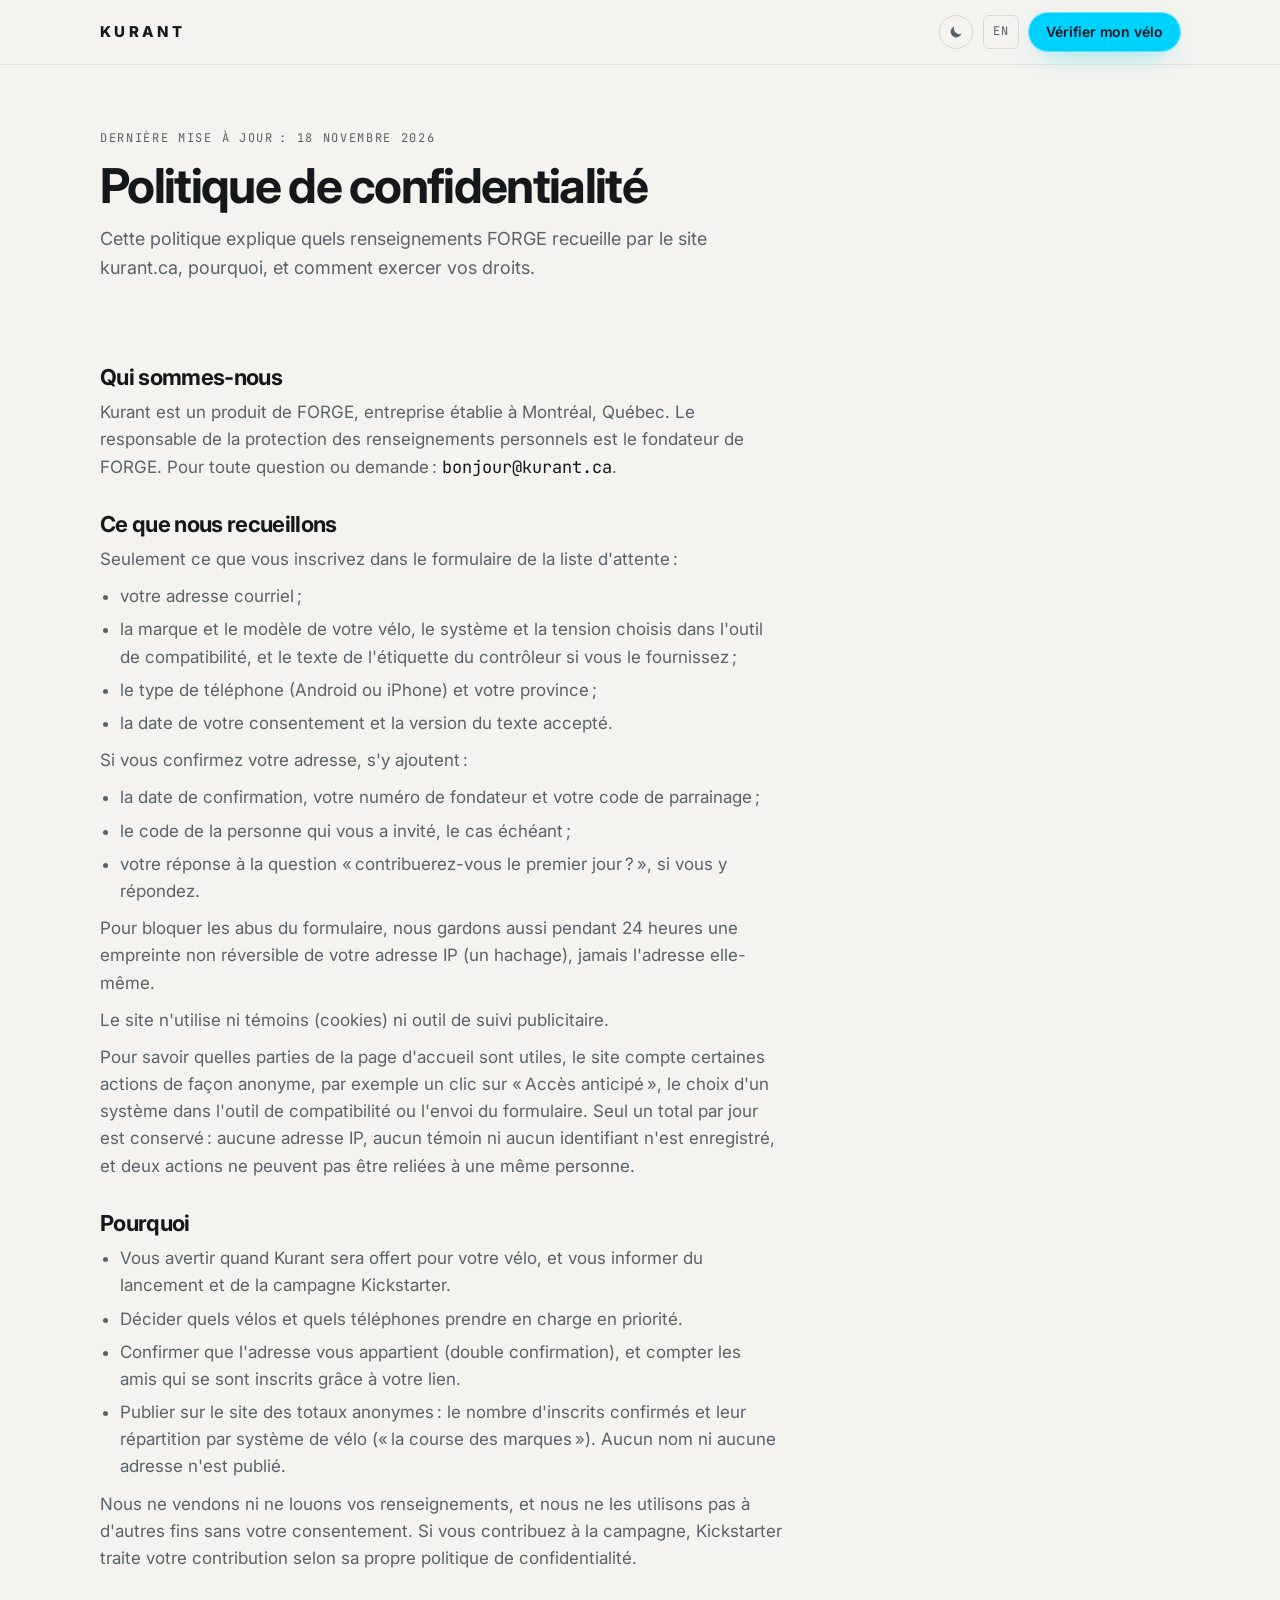
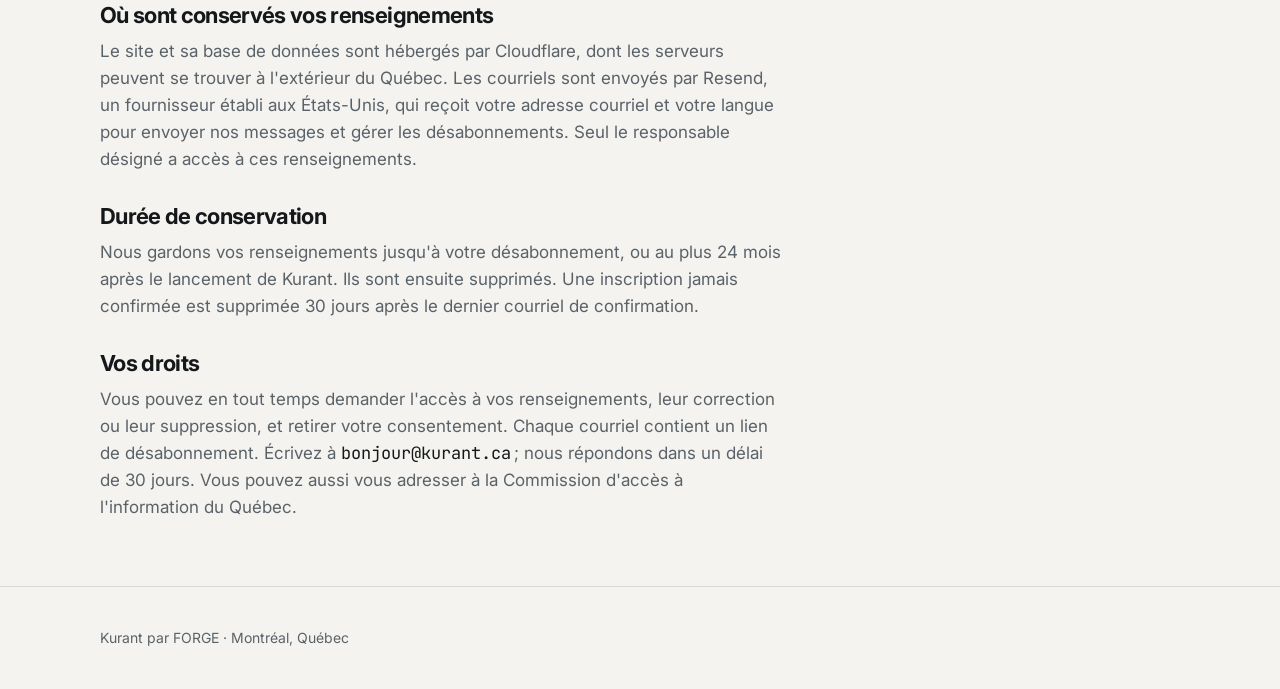
==== commit 579b292c: "Hero for the R7, the app in its own section with a portrait/landscape turn, one theme throughout - H" ====
--- a/confidentialite/index.html
+++ b/confidentialite/index.html
@@ -11,7 +11,7 @@
 <link rel="icon" href="data:image/svg+xml,%3Csvg xmlns='http://www.w3.org/2000/svg' viewBox='0 0 100 100'%3E%3Crect width='100' height='100' rx='20' fill='%230B0B0C'/%3E%3Cpath d='M14 18H86L73 40H27Z' fill='white'/%3E%3Cpath d='M31 47H69L50 79Z' fill='%2300D2FF'/%3E%3C/svg%3E">
 <script src="../assets/theme.js?v=20261120"></script>
 <link rel="stylesheet" href="https://fonts.googleapis.com/css2?family=Inter:wght@400;500;600;700;800&amp;family=JetBrains+Mono:wght@400;500&amp;display=swap">
-<link rel="stylesheet" href="../assets/site.css?v=20261120">
+<link rel="stylesheet" href="../assets/site.css?v=20261121">
 </head>
 <body>
 <header class="top">
--- a/assets/site.css
+++ b/assets/site.css
@@ -497,97 +497,110 @@
 /* =============================================================================================
    ART DIRECTION · November 2026
    "Industrial precision meets premium consumer technology."
-   Four environments carry the page's rhythm; each one redefines the colour tokens above, so every
-   component (checker, form, FAQ, journal) follows without its own light/dark rules.
-     graphite  · hero, the module, Kickstarter and sign-up      (deep, lit from above)
-     mineral   · before/after, how it works                     (warm white, editorial)
-     slate     · what you see, safety                           (technical, fine drawing grid)
-     grey      · compatibility, journal, FAQ                    (soft neutral, a tool surface)
-   Product visuals follow one language: the R7 from its design files (outlined, matte, never
+   Two themes, each consistent from top to bottom: dark (default) and light, set on <html> by
+   assets/theme.js. Inside a theme, four environments give the page its rhythm with close tones:
+     graphite (porcelain in light) · hero, the app, the module, Kickstarter, sign-up
+     mineral  (warm)               · before/after, how it works
+     slate    (blueprint)          · what you see, safety
+     grey     (neutral)            · compatibility, journal, FAQ
+   Each environment paints a tint that fades in and out over --fade, so sections blend into each
+   other instead of meeting at an edge. Product plates follow the theme too.
+   Product visuals: the R7 from its design files in its real colours (outlined, matte, never
    photoreal: Kickstarter's hardware rules), generic parts drawn the same way, the app as captured.
    ============================================================================================= */
 
 :root {
-  --cyan-fill: #00D2FF;           /* buttons and live state keep the brand cyan in every environment */
+  --cyan-fill: #00D2FF;
   --ease: cubic-bezier(.2, .7, .2, 1);
   --radius: 14px;
   --radius-lg: 22px;
+  --fade: 120px;
   --grain: url("data:image/svg+xml,%3Csvg xmlns='http://www.w3.org/2000/svg' width='160' height='160'%3E%3Cfilter id='n'%3E%3CfeTurbulence type='fractalNoise' baseFrequency='.9' numOctaves='2' stitchTiles='stitch'/%3E%3CfeColorMatrix values='0 0 0 0 .5 0 0 0 0 .5 0 0 0 0 .5 0 0 0 .55 0'/%3E%3C/filter%3E%3Crect width='160' height='160' filter='url(%23n)'/%3E%3C/svg%3E");
-}
+
+  /* Dark theme (default) */
+  --bg: #0D0E10; --surface: #16181B; --surface-2: #1F2226; --line: #25282D;
+  --fg: #F2F4F5; --mute: #A0A7AD; --cyan: #00D2FF; --cyan-hover: #5FE4FF; --glow: rgba(0, 210, 255, .35);
+  --amber: #FFB547; --coral: #FF7A6B; --veil: rgba(13, 14, 16, .82);
+  --env-graphite: #0B0C0E; --env-mineral: #121211; --env-slate: #0E1317; --env-grey: #131517;
+  --grid-line: rgba(255, 255, 255, .032); --dot: rgba(255, 255, 255, .06);
+  --spot: rgba(170, 215, 235, .15); --spot-soft: rgba(170, 215, 235, .05);
+  --grain-o: .06; --grain-blend: overlay;
+  --plate-bg: #17191C; --plate-hi: #1D2024; --plate-grid: rgba(255, 255, 255, .045); --plate-edge: rgba(255, 255, 255, .07);
+  --plate-ink: #E9EDF0; --plate-mute: #9AA3AA; --plate-shadow: 0 40px 70px -46px rgba(0, 0, 0, .9);
+  --chip-bg: rgba(22, 24, 27, .92); --chip-edge: rgba(255, 255, 255, .12); --chip-ink: #EEF1F3;
+  --product-edge: drop-shadow(0 0 1px rgba(210, 235, 245, .35));
+  --card-shadow: 0 0 0 1px rgba(255, 255, 255, .05), 0 40px 80px -50px rgba(0, 0, 0, .9);
+  color-scheme: dark;
+}
+:root[data-theme="light"] {
+  --bg: #F4F3EF; --surface: #FFFFFF; --surface-2: #ECEAE5; --line: rgba(21, 24, 27, .12);
+  --fg: #15181B; --mute: #5A6269; --cyan: #00809E; --cyan-hover: #006A84; --glow: rgba(0, 128, 158, .25);
+  --amber: #A86200; --coral: #C0392B; --veil: rgba(244, 243, 239, .86);
+  --env-graphite: #F8F7F4; --env-mineral: #F1EFEA; --env-slate: #EAEEF0; --env-grey: #E8EAEB;
+  --grid-line: rgba(21, 40, 56, .055); --dot: rgba(21, 24, 27, .085);
+  --spot: rgba(255, 255, 255, .95); --spot-soft: rgba(255, 255, 255, .45);
+  --grain-o: .04; --grain-blend: multiply;
+  --plate-bg: #FAF9F6; --plate-hi: #FFFFFF; --plate-grid: rgba(21, 24, 27, .045); --plate-edge: rgba(21, 24, 27, .08);
+  --plate-ink: #15181B; --plate-mute: #5A6269; --plate-shadow: 0 40px 70px -48px rgba(21, 24, 27, .45);
+  --chip-bg: rgba(255, 255, 255, .95); --chip-edge: rgba(21, 24, 27, .1); --chip-ink: #15181B;
+  --product-edge: drop-shadow(0 0 0 transparent);
+  --card-shadow: 0 0 0 1px rgba(21, 24, 27, .06), 0 40px 80px -50px rgba(21, 24, 27, .45);
+  color-scheme: light;
+}
+html, body { background: var(--bg); }
 
 /* ---- Type: strong but restrained, editorial ---- */
-h1 { font-size: clamp(40px, 5.3vw, 68px); font-weight: 700; letter-spacing: -0.035em; line-height: 1.02; }
-h2 { font-size: clamp(30px, 3.5vw, 46px); font-weight: 700; letter-spacing: -0.03em; line-height: 1.06; }
+h1 { font-size: clamp(40px, 5vw, 64px); font-weight: 700; letter-spacing: -0.035em; line-height: 1.02; }
+h2 { font-size: clamp(30px, 3.4vw, 44px); font-weight: 700; letter-spacing: -0.03em; line-height: 1.06; }
 .section-head h2 { max-width: 22ch; }
 .eyebrow { display: inline-flex; align-items: baseline; gap: 10px; }
 .eyebrow .ix { color: var(--cyan); font-weight: 500; }
 .eyebrow .ix::after { content: ""; display: inline-block; width: 18px; height: 1px; margin-left: 10px; vertical-align: middle; background: currentColor; opacity: .5; }
 
-/* ---- Environments ---- */
-.env { position: relative; isolation: isolate; color: var(--fg); background: var(--bg); }
-.env::after { content: ""; position: absolute; inset: 0; z-index: -1; pointer-events: none; background-image: var(--grain); opacity: var(--grain-o, .05); mix-blend-mode: overlay; }
+/* ---- Environments: a tint per section that fades into its neighbours ---- */
+.env { position: relative; isolation: isolate; background: transparent; color: var(--fg); }
+.env::before, .env::after {
+  /* Starts at the section's top (never painted over the section above) and runs --fade past its bottom,
+     where the next section's tint fades in over it: a cross-fade under both sections' content. */
+  content: ""; position: absolute; left: 0; right: 0; top: 0; bottom: calc(-1 * var(--fade)); pointer-events: none;
+  -webkit-mask-image: linear-gradient(transparent, #000 var(--fade), #000 calc(100% - var(--fade)), transparent);
+  mask-image: linear-gradient(transparent, #000 var(--fade), #000 calc(100% - var(--fade)), transparent);
+}
+.env::before { z-index: -2; background-color: var(--tint); background-image: var(--tex, none); background-size: var(--tex-size, auto); background-position: center top; }
+.env::after { z-index: -1; background-image: var(--grain); opacity: var(--grain-o); mix-blend-mode: var(--grain-blend); }
 .env > * { position: relative; }
-
-.env-graphite {
-  --bg: #0C0D0F; --surface: #15171A; --surface-2: #1E2124; --line: #26292D; --mute: #A3A9AE; --grain-o: .06;
-  background:
-    radial-gradient(70% 55% at 72% 0%, rgba(255, 255, 255, .055), transparent 70%),
-    linear-gradient(#0E0F11, #0B0B0C);
-}
-.facts.env-graphite { background: #0B0B0C; }
+.env { overflow-x: clip; }   /* light effects never widen the page */
+.env-graphite { --tint: var(--env-graphite); --tex: radial-gradient(60% 50% at 70% 0%, var(--spot-soft), transparent 70%); }
+.env-mineral { --tint: var(--env-mineral); --tex: radial-gradient(70% 45% at 50% 0%, var(--spot-soft), transparent 70%); }
 .env-slate {
-  --bg: #12171B; --surface: #182026; --surface-2: #212A31; --line: #27313A; --mute: #98A4AD; --grain-o: .05;
-  background-color: #12171B;
-  background-image:
-    radial-gradient(60% 60% at 50% 0%, rgba(120, 170, 200, .07), transparent 70%),
-    linear-gradient(rgba(255, 255, 255, .03) 1px, transparent 1px),
-    linear-gradient(90deg, rgba(255, 255, 255, .03) 1px, transparent 1px);
-  background-size: auto, 48px 48px, 48px 48px;
-  background-position: 0 0, center -1px, center 0;
-}
-.env-mineral, .env-grey {
-  --fg: #15181B; --mute: #5A6269; --line: rgba(21, 24, 27, .13); --surface: #FFFFFF; --surface-2: #E9E7E2;
-  --cyan: #00809E; --cyan-hover: #006A84; --glow: rgba(0, 128, 158, .25); --amber: #A86200; --coral: #C0392B;
-  --veil: rgba(255, 255, 255, .86); --grain-o: .045;
-  color-scheme: light;
-}
-.env-mineral {
-  --bg: #F3F1EC;
-  background: radial-gradient(80% 50% at 50% 0%, #FBFAF7, transparent 70%), #F3F1EC;
-}
-.env-grey {
-  --bg: #E6E8E9; --surface-2: #DCDFE1;
-  background-color: #E6E8E9;
-  background-image: radial-gradient(rgba(21, 24, 27, .085) 1px, transparent 1.2px), radial-gradient(70% 50% at 50% 0%, rgba(255, 255, 255, .6), transparent 70%);
-  background-size: 24px 24px, auto;
-}
-.env-mineral::after, .env-grey::after { mix-blend-mode: multiply; }
-
-/* Sections no longer need rules between them: the environments carry the rhythm. */
-.section { padding-block: clamp(80px, 10vw, 136px); }
+  --tint: var(--env-slate);
+  --tex: linear-gradient(var(--grid-line) 1px, transparent 1px), linear-gradient(90deg, var(--grid-line) 1px, transparent 1px);
+  --tex-size: 48px 48px;
+}
+.env-grey { --tint: var(--env-grey); --tex: radial-gradient(var(--dot) 1px, transparent 1.2px); --tex-size: 24px 24px; }
+.facts.env-graphite { --tex: none; }
+
+/* ---- Spacing: generous, never empty ---- */
+.section { padding-block: clamp(56px, 7vw, 96px); }
 .section + .section { border-top: 0; }
 .section.joined { padding-top: 0; }
-.section.joined > .wrap { padding-top: clamp(64px, 8vw, 112px); }
+.section.joined > .wrap { position: relative; padding-top: clamp(48px, 6vw, 80px); }
 .section.joined > .wrap::before, .facts .wrap::before { content: ""; position: absolute; top: 0; left: 20px; right: 20px; height: 1px; background: var(--line); }
-.section.joined > .wrap, .facts .wrap { position: relative; }
-.section-head { gap: 16px; margin-bottom: clamp(40px, 5vw, 64px); }
+.facts .wrap { position: relative; }
+.section-head { gap: 14px; margin-bottom: clamp(32px, 4vw, 52px); }
 .section-head p:not(.eyebrow) { font-size: 18px; max-width: 56ch; }
-/* Editorial head: title on the left, its paragraph on the right */
-.head-split { display: grid; grid-template-columns: minmax(0, 1.35fr) minmax(0, .65fr); gap: 16px 56px; align-items: end; max-width: none; }
+.head-split { display: grid; grid-template-columns: minmax(0, 1.35fr) minmax(0, .65fr); gap: 14px 56px; align-items: end; max-width: none; }
 .head-split > .eyebrow { grid-column: 1 / -1; }
 .head-split > p { padding-bottom: 6px; }
 @media (max-width: 860px) { .head-split { grid-template-columns: minmax(0, 1fr); } }
 
-/* ---- Buttons: one system everywhere ---- */
+/* ---- Buttons ---- */
 .btn {
   min-height: 48px; padding: 0 24px; border-radius: 999px; font-weight: 600; letter-spacing: -0.005em;
   transition: background-color .2s var(--ease), border-color .2s var(--ease), box-shadow .25s var(--ease), transform .2s var(--ease), color .2s;
 }
 .btn-sm { min-height: 38px; padding: 0 16px; font-size: 14px; }
-.btn-primary {
-  background: var(--cyan-fill); color: #04141A;
-  box-shadow: 0 0 0 1px rgba(0, 210, 255, .5), 0 10px 28px -12px rgba(0, 210, 255, .7);
-}
+.btn-primary { background: var(--cyan-fill); color: #04141A; box-shadow: 0 0 0 1px rgba(0, 210, 255, .5), 0 10px 28px -12px rgba(0, 210, 255, .7); }
 .btn-primary:hover { background: #5FE4FF; transform: translateY(-1px); box-shadow: 0 0 0 1px rgba(95, 228, 255, .6), 0 16px 36px -14px rgba(0, 210, 255, .8); }
 .btn-primary:active { transform: translateY(0); box-shadow: 0 0 0 1px rgba(0, 210, 255, .5), 0 4px 14px -8px rgba(0, 210, 255, .7); }
 .btn-ghost { color: var(--fg); background: color-mix(in srgb, var(--fg) 3%, transparent); border-color: color-mix(in srgb, var(--fg) 18%, transparent); }
@@ -598,127 +611,174 @@
 .btn .arr { transition: transform .2s var(--ease); }
 .btn:hover .arr { transform: translateX(3px); }
 
-/* Fields, radios and accordions share the same quiet language */
+/* Fields, radios and accordions */
 select, input[type="email"], input[type="text"] {
-  min-height: 48px; border-radius: 12px; background: color-mix(in srgb, var(--surface) 70%, var(--bg));
+  min-height: 48px; border-radius: 12px; background: var(--surface); color: var(--fg);
   border-color: color-mix(in srgb, var(--fg) 16%, transparent); transition: border-color .2s, box-shadow .2s;
 }
 select:hover, input[type="email"]:hover, input[type="text"]:hover { border-color: color-mix(in srgb, var(--fg) 30%, transparent); }
-.env-mineral select, .env-mineral input[type="email"], .env-mineral input[type="text"],
-.env-grey select, .env-grey input[type="email"], .env-grey input[type="text"] { background: #FFFFFF; }
 .radio { border-radius: 999px; padding: 10px 16px; transition: border-color .2s, background-color .2s; }
 .radio:has(input:checked) { border-color: var(--cyan); background: color-mix(in srgb, var(--cyan) 8%, transparent); }
 
-/* ---- Header ---- */
-.top { background: rgba(12, 13, 15, .78); border-bottom-color: rgba(255, 255, 255, .07); }
+/* ---- Header, footer, theme switch ---- */
+.top { background: var(--veil); border-bottom-color: color-mix(in srgb, var(--fg) 7%, transparent); }
 .nav a { transition: color .2s; }
-
-/* =============================== 1 · Hero (graphite) =============================== */
-.hero { padding-block: clamp(56px, 7vw, 104px) 0; overflow: hidden; }
-.hero .wrap { grid-template-columns: minmax(0, 1.2fr) minmax(0, .8fr); gap: 32px 48px; align-items: center; }
-.hero-copy { gap: 26px; }
-.hero h1 { font-size: clamp(40px, 4.2vw, 58px); max-width: none; }
-.hero .lede { font-size: clamp(18px, 1.6vw, 20px); max-width: 40ch; }
-.status { list-style: none; margin: 8px 0 0; padding: 18px 0 0; border-top: 1px solid var(--line); display: grid; gap: 8px; font-size: 14px; color: var(--mute); width: 100%; max-width: 46ch; }
+.foot { background: transparent; border-top: 1px solid var(--line); }
+.theme-toggle {
+  display: inline-grid; place-items: center; width: 34px; height: 34px; padding: 0; cursor: pointer;
+  color: var(--mute); background: transparent; border: 1px solid var(--line); border-radius: 999px;
+  transition: color .2s, border-color .2s, background-color .2s;
+}
+.theme-toggle:hover { color: var(--fg); border-color: var(--mute); }
+.theme-toggle:focus-visible { outline: 2px solid var(--cyan-fill); outline-offset: 3px; }
+.theme-toggle svg { width: 16px; height: 16px; fill: none; stroke: currentColor; stroke-width: 1.8; stroke-linecap: round; }
+.theme-toggle .i-moon { fill: currentColor; stroke: none; display: none; }
+[data-theme="light"] .theme-toggle .i-sun { display: none; }
+[data-theme="light"] .theme-toggle .i-moon { display: block; }
+.top-actions { gap: 10px; }
+.theme-switching body, .theme-switching .env::before, .theme-switching .top { transition: background-color .35s ease, color .35s ease; }
+@media (max-width: 400px) {
+  .top .wrap { gap: 12px; }
+  .top-actions { gap: 6px; }
+  .brand-word { letter-spacing: .18em; font-size: 14px; }
+  .theme-toggle { width: 32px; height: 32px; }
+  .lang { padding: 6px 7px; }
+  .top-actions .btn-sm { padding: 0 12px; font-size: 13.5px; white-space: nowrap; }
+}
+
+/* =============================== Hero: the R7 is the product =============================== */
+.hero { padding-block: clamp(40px, 5vw, 72px) 0; }
+.hero .wrap { grid-template-columns: minmax(0, 1.15fr) minmax(0, .85fr); gap: 24px 40px; align-items: center; }
+.hero-copy { gap: 24px; }
+.hero h1 { max-width: none; font-size: clamp(40px, 4.4vw, 58px); }
+.hero .lede { font-size: clamp(18px, 1.6vw, 20px); max-width: 42ch; }
+.status { list-style: none; margin: 4px 0 0; padding: 16px 0 0; border-top: 1px solid var(--line); display: grid; gap: 7px; font-size: 14px; color: var(--mute); width: 100%; max-width: 46ch; }
 .status li { display: flex; align-items: baseline; gap: 10px; }
 .dot { width: 7px; height: 7px; border-radius: 50%; flex: none; transform: translateY(-1px); }
 .dot.ok { background: var(--cyan-fill); box-shadow: 0 0 8px rgba(0, 210, 255, .6); }
-.dot.now { background: #FFB547; }
-
-/* The stage: the live app on the phone, the R7 beside it, one soft light above both */
-.stage { position: relative; margin: 0; display: grid; justify-items: end; padding-bottom: 8px; }
-.stage::before {
-  content: ""; position: absolute; z-index: -1; left: 50%; top: 46%; width: 150%; aspect-ratio: 1; transform: translate(-50%, -50%);
-  background: radial-gradient(closest-side, rgba(170, 220, 240, .13), rgba(170, 220, 240, .04) 55%, transparent 75%);
-}
-.stage::after {
-  content: ""; position: absolute; z-index: -1; left: 6%; right: 2%; bottom: 0; height: 60px;
-  background: radial-gradient(closest-side, rgba(0, 0, 0, .75), transparent); filter: blur(6px);
-}
-.stage .phone, .stage .phone.kd-live { width: min(332px, 82%); margin-right: 0; box-shadow: 0 50px 90px -30px rgba(0, 0, 0, .9), 0 0 0 1px rgba(255, 255, 255, .06); }
-.r7-hero {
-  position: absolute; left: -6%; top: 15%; width: clamp(150px, 50%, 250px); height: auto; pointer-events: none;
-  filter: drop-shadow(0 30px 30px rgba(0, 0, 0, .55)) drop-shadow(0 2px 2px rgba(0, 0, 0, .35));
-}
-.stage-cap { justify-self: stretch; display: flex; flex-wrap: wrap; justify-content: space-between; gap: 6px 20px; margin-top: 22px; font-size: 13px; color: var(--mute); }
-.stage-cap b { color: var(--fg); font-weight: 600; }
-.stage-cap .try { display: inline-block; margin-right: 8px; font-family: var(--mono); font-size: 10px; letter-spacing: .12em; text-transform: uppercase; color: #04141A; background: var(--cyan-fill); border-radius: 4px; padding: 2px 6px; vertical-align: 1px; }
-.stage-cap .tagline { font-family: var(--mono); font-size: 11px; letter-spacing: .04em; }
-
-/* Key figures sit on the hero's floor */
-.facts { border: 0; padding-block: 56px 72px; }
-.facts .wrap { padding-top: 28px; gap: 24px; }
+.dot.now { background: #F0A030; }
+
+.hero-product { margin: 0; display: grid; gap: 14px; justify-items: center; }
+.hp-stage { position: relative; width: min(100%, 470px); aspect-ratio: 967 / 1100; }
+.hp-stage::before {      /* the light the product stands in */
+  content: ""; position: absolute; z-index: -1; left: 50%; top: 48%; width: 150%; aspect-ratio: 1; transform: translate(-50%, -50%);
+  background: radial-gradient(closest-side, var(--spot), var(--spot-soft) 55%, transparent 75%);
+}
+.hp-stage::after {       /* its shadow on the floor */
+  content: ""; position: absolute; z-index: -1; left: 14%; right: 6%; bottom: -2%; height: 9%;
+  background: radial-gradient(closest-side, rgba(0, 0, 0, .55), transparent); filter: blur(4px);
+}
+[data-theme="light"] .hp-stage::after { background: radial-gradient(closest-side, rgba(21, 24, 27, .28), transparent); }
+.hp-r7 { display: block; width: 100%; height: auto; filter: var(--product-edge) drop-shadow(0 30px 34px rgba(0, 0, 0, .45)); }
+[data-theme="light"] .hp-r7 { filter: drop-shadow(0 30px 34px rgba(21, 24, 27, .28)); }
+.hp-note, .callout-label {
+  position: absolute; z-index: 2; left: var(--x); top: var(--y); display: inline-flex; align-items: center; gap: 8px; white-space: nowrap;
+  font-size: 12.5px; font-weight: 600; color: var(--chip-ink); background: var(--chip-bg); border: 1px solid var(--chip-edge);
+  border-radius: 8px; padding: 4px 9px; margin: -13px 0 0 -3px; box-shadow: 0 8px 20px -12px rgba(0, 0, 0, .5);
+  -webkit-backdrop-filter: blur(6px); backdrop-filter: blur(6px);
+}
+.hp-note::before, .callout-label::before { content: ""; width: 6px; height: 6px; border-radius: 50%; background: var(--cyan-fill); box-shadow: 0 0 0 3px rgba(0, 210, 255, .18); flex: none; }
+.hp-note.left, .callout-label.co-l { flex-direction: row-reverse; transform: translateX(-100%); margin: -13px 0 0 3px; }
+.callout-label:not(.cy)::before { background: var(--plate-mute); box-shadow: none; }
+.hero-product figcaption { font-family: var(--mono); font-size: 11px; letter-spacing: .04em; color: var(--mute); text-align: center; }
+
+.facts { border: 0; padding-block: 48px 8px; }
+.facts .wrap { padding-top: 26px; gap: 24px; }
 .fact { padding: 0; gap: 6px; }
 .fact b { font-family: var(--sans); font-size: 22px; font-weight: 600; letter-spacing: -0.02em; }
 .fact span { font-size: 14px; }
 
 @media (max-width: 860px) {
-  .hero .wrap { grid-template-columns: minmax(0, 1fr); gap: 22px; }
+  .hero .wrap { grid-template-columns: minmax(0, 1fr); gap: 20px; }
   .hero-copy { display: contents; }
   .hero-copy > * { justify-self: start; }
-  .hero .stage { order: 2; margin-top: 18px; justify-items: center; }
-  .hero .status { order: 3; margin-top: 4px; }
-  .stage .phone, .stage .phone.kd-live { width: min(300px, 76vw); margin-right: 0; margin-left: 18%; }
-  .r7-hero { width: 40vw; max-width: 190px; left: -2%; bottom: auto; top: 16%; }
-  .stage-cap { justify-content: flex-start; }
-  .facts { padding-block: 40px 56px; }
+  .hero-product { order: 2; margin-top: 12px; justify-self: stretch; }
+  .hero .status { order: 3; }
+  .hp-stage { width: min(78vw, 380px); }
+  .facts { padding-block: 36px 0; }
   .facts .wrap { grid-template-columns: repeat(2, minmax(0, 1fr)); gap: 22px 16px; }
 }
-@media (max-width: 420px) {
-  .stage .phone, .stage .phone.kd-live { width: 74vw; margin-left: 22%; }
-  .r7-hero { width: 42vw; }
-}
-
-/* ============================ Product plates (light) ============================ */
+@media (max-width: 640px) {
+  .hp-note.flip-sm { flex-direction: row-reverse; transform: translateX(-100%); margin: -13px 0 0 3px; }
+}
+@media (max-width: 520px) {
+  .hp-note { font-size: 11px; padding: 3px 7px; }
+  .fact b { font-size: 18px; }
+}
+
+/* =============================== The app, live =============================== */
+.demo-grid { display: grid; grid-template-columns: minmax(0, .72fr) minmax(0, 1.28fr); gap: 32px clamp(32px, 5vw, 64px); align-items: start; }
+.demo-sec { overflow-anchor: none; }   /* the phone turning must not make the browser scroll */
+.demo-copy .section-head { margin-bottom: 24px; }
+.try-list { list-style: none; margin: 0; padding: 0; display: grid; counter-reset: t; }
+.try-list li { counter-increment: t; display: grid; grid-template-columns: 40px minmax(0, 1fr); gap: 2px 10px; padding: 14px 0; border-top: 1px solid var(--line); }
+.try-list li:last-child { border-bottom: 1px solid var(--line); }
+.try-list li::before { content: counter(t, decimal-leading-zero); grid-row: span 2; font-family: var(--mono); font-size: 12px; color: var(--cyan); padding-top: 3px; }
+.try-list b { font-size: 16px; font-weight: 600; }
+.try-list span { font-size: 14.5px; color: var(--mute); }
+.demo-note { margin-top: 18px; font-size: 13px; color: var(--mute); max-width: 46ch; }
+.demo-stage { position: relative; display: grid; justify-items: center; align-content: start; gap: 22px; }
+.demo-stage::before {
+  content: ""; position: absolute; z-index: -1; left: 50%; top: 42%; width: min(900px, 130%); aspect-ratio: 1.3; transform: translate(-50%, -50%);
+  background: radial-gradient(closest-side, var(--spot), var(--spot-soft) 50%, transparent 72%);
+}
+.demo-stage .phone, .demo-stage .phone.kd-live {
+  width: min(340px, 100%); margin: 0; background: #0B0C0E; border: 1px solid #2A2E33;
+  box-shadow: 0 60px 100px -40px rgba(0, 0, 0, .85), inset 0 0 0 1px rgba(255, 255, 255, .04);
+}
+[data-theme="light"] .demo-stage .phone { box-shadow: 0 60px 90px -44px rgba(21, 24, 27, .6), 0 0 0 1px rgba(21, 24, 27, .06); }
+.demo-stage .phone.kd-live.is-land { width: min(720px, 100%); }
+.turn-btn { gap: 10px; }
+.turn-btn svg { width: 18px; height: 18px; fill: none; stroke: currentColor; stroke-width: 1.7; stroke-linecap: round; stroke-linejoin: round; }
+.turn-btn[aria-pressed="true"] svg { transform: rotate(-90deg); }
+.turn-btn svg { transition: transform .5s var(--ease); }
+@media (max-width: 960px) {
+  .demo-grid { grid-template-columns: minmax(0, 1fr); }
+  .demo-copy { display: contents; }
+  .demo-copy .section-head { order: 0; margin-bottom: 0; }
+  .demo-stage { order: 1; }
+  .try-list { order: 2; }
+  .demo-note { order: 3; margin-top: 0; }
+  .demo-stage .phone, .demo-stage .phone.kd-live { width: min(320px, 82vw); }
+}
+
+/* ============================ Product plates (follow the theme) ============================ */
 .plate {
   position: relative; overflow: hidden; border-radius: var(--radius-lg); aspect-ratio: 4 / 3;
-  background-color: #FAF9F6;
-  background-image: linear-gradient(rgba(21, 24, 27, .045) 1px, transparent 1px), linear-gradient(90deg, rgba(21, 24, 27, .045) 1px, transparent 1px),
-                    radial-gradient(80% 70% at 50% 30%, #FFFFFF, transparent 75%);
+  background-color: var(--plate-bg);
+  background-image: linear-gradient(var(--plate-grid) 1px, transparent 1px), linear-gradient(90deg, var(--plate-grid) 1px, transparent 1px),
+                    radial-gradient(80% 70% at 50% 35%, var(--plate-hi), transparent 75%);
   background-size: 24px 24px, 24px 24px, auto; background-position: center, center, 0 0;
-  box-shadow: inset 0 0 0 1px rgba(21, 24, 27, .08), 0 1px 0 rgba(255, 255, 255, .9), 0 40px 70px -48px rgba(21, 24, 27, .45);
+  box-shadow: inset 0 0 0 1px var(--plate-edge), var(--plate-shadow);
 }
 .plate-tag {
   position: absolute; left: 18px; top: 16px; z-index: 2; font-family: var(--mono); font-size: 11px; letter-spacing: .12em; text-transform: uppercase;
-  color: #4A5258; background: rgba(255, 255, 255, .88); border: 1px solid rgba(21, 24, 27, .1); border-radius: 999px; padding: 4px 10px;
-}
-.plate-tag.on { color: #006A84; border-color: rgba(0, 128, 158, .3); }
+  color: var(--plate-mute); background: var(--chip-bg); border: 1px solid var(--chip-edge); border-radius: 999px; padding: 4px 10px;
+}
+.plate-tag.on { color: var(--cyan); border-color: color-mix(in srgb, var(--cyan) 40%, transparent); }
 .plate .art { position: absolute; inset: 9% 6% 6%; width: 88%; height: 85%; }
-.callout-label {
-  position: absolute; z-index: 2; display: inline-flex; align-items: center; gap: 8px; white-space: nowrap;
-  font-size: 12.5px; font-weight: 600; color: #15181B; background: rgba(255, 255, 255, .95);
-  border: 1px solid rgba(21, 24, 27, .1); border-radius: 8px; padding: 4px 9px; box-shadow: 0 6px 16px -10px rgba(21, 24, 27, .4);
-}
-.callout-label::before { content: ""; width: 6px; height: 6px; border-radius: 50%; background: #5A6269; }
-.callout-label { left: var(--x); top: var(--y); margin: -13px 0 0 -3px; }
-.callout-label.co-l { flex-direction: row-reverse; transform: translateX(-100%); margin: -13px 0 0 3px; }
-.callout-label.cy::before { background: var(--cyan-fill); box-shadow: 0 0 0 3px rgba(0, 210, 255, .2); }
-
-/* ============================ 2 · Before / after (mineral) ============================ */
+:root:not([data-theme="light"]) .plate .art, :root:not([data-theme="light"]) .sysdiag .art { filter: drop-shadow(0 0 .8px rgba(220, 235, 245, .45)); }
+
+/* Before / after */
 .ba { display: grid; grid-template-columns: repeat(2, minmax(0, 1fr)); gap: clamp(20px, 3vw, 40px); }
-.ba-item { margin: 0; display: grid; gap: 22px; align-content: start; }
-.ba-after .plate { background-color: #F7F9FA; }
-.ba-after .ba-phone { position: absolute; right: 13%; top: 7%; height: 88%; width: auto; filter: drop-shadow(0 26px 30px rgba(21, 24, 27, .32)); }
-.ba-after .ba-r7 { position: absolute; left: 12%; bottom: 11%; width: 30%; height: auto; filter: drop-shadow(0 18px 18px rgba(21, 24, 27, .25)); }
-.ba-after .plate::before { content: ""; position: absolute; left: 6%; right: 6%; bottom: 7%; height: 18px; background: radial-gradient(closest-side, rgba(21, 24, 27, .18), transparent); }
-.ba-item figcaption { display: grid; gap: 0; }
+.ba-item { margin: 0; display: grid; gap: 20px; align-content: start; }
+.ba-after .ba-phone { position: absolute; right: 13%; top: 7%; height: 88%; width: auto; filter: drop-shadow(0 26px 30px rgba(0, 0, 0, .4)); }
+.ba-after .ba-r7 { position: absolute; left: 12%; bottom: 11%; width: 30%; height: auto; filter: var(--product-edge) drop-shadow(0 18px 18px rgba(0, 0, 0, .35)); }
+.ba-after .plate::before { content: ""; position: absolute; left: 6%; right: 6%; bottom: 7%; height: 18px; background: radial-gradient(closest-side, rgba(0, 0, 0, .3), transparent); }
 .ba-item figcaption h3 { font-size: 20px; margin-bottom: 10px; }
 .ba-points { list-style: none; margin: 0; padding: 0; display: grid; }
 .ba-points li { padding: 11px 0; border-top: 1px solid var(--line); font-size: 15.5px; color: var(--mute); display: flex; gap: 12px; }
 .ba-points li::before { content: "—"; color: color-mix(in srgb, var(--fg) 30%, transparent); }
 .ba-after .ba-points li { color: var(--fg); }
 .ba-after .ba-points li::before { content: "+"; font-family: var(--mono); color: var(--cyan); }
-.ba-note { margin-top: 28px; font-size: 13px; color: var(--mute); }
-@media (max-width: 760px) {
-  .ba { grid-template-columns: minmax(0, 1fr); gap: 48px; }
-  .callout-label { font-size: 11.5px; padding: 3px 8px; }
-}
-
-/* ============================ 3 · How it works (mineral) ============================ */
+.ba-note { margin-top: 24px; font-size: 13px; color: var(--mute); }
+@media (max-width: 760px) { .ba { grid-template-columns: minmax(0, 1fr); gap: 40px; } }
+
+/* How it works */
 .how { display: grid; grid-template-columns: minmax(0, .85fr) minmax(0, 1.15fr); gap: clamp(32px, 5vw, 72px); align-items: start; }
 .how .section-head { margin-bottom: 0; }
 .how-steps { list-style: none; margin: 8px 0 0; padding: 0; display: grid; counter-reset: step; }
-.how-steps li { counter-increment: step; display: grid; grid-template-columns: 44px minmax(0, 1fr); gap: 4px 12px; padding: 20px 0; border-top: 1px solid var(--line); }
+.how-steps li { counter-increment: step; display: grid; grid-template-columns: 44px minmax(0, 1fr); gap: 4px 12px; padding: 18px 0; border-top: 1px solid var(--line); }
 .how-steps li:last-child { border-bottom: 1px solid var(--line); }
 .how-steps li::before { content: counter(step, decimal-leading-zero); grid-row: span 2; font-family: var(--mono); font-size: 13px; color: var(--cyan); padding-top: 3px; }
 .how-steps h3 { font-size: 18px; }
@@ -727,82 +787,88 @@
 .need p { font-size: 14.5px; color: var(--mute); max-width: 52ch; }
 .need b { color: var(--fg); }
 .how-side { position: sticky; top: 96px; display: grid; gap: 14px; }
-
-/* System diagram: controller -> module -> phone */
 .sysdiag { aspect-ratio: auto; padding: 72px clamp(18px, 3vw, 36px) clamp(22px, 3vw, 30px); }
 .sysdiag-row { display: grid; grid-template-columns: minmax(0, 1fr) minmax(16px, .35fr) minmax(0, .8fr) minmax(16px, .35fr) minmax(0, .7fr); align-items: end; }
 .sysdiag figure { margin: 0; display: grid; gap: 14px; justify-items: center; text-align: center; }
 .sysdiag .obj { height: clamp(96px, 12vw, 160px); width: 100%; display: flex; align-items: flex-end; justify-content: center; }
 .sysdiag .obj img { height: 100%; width: auto; max-width: 100%; object-fit: contain; }
-.sysdiag .obj-r7 img { height: 78%; }
+.sysdiag .obj-r7 img { height: 78%; filter: var(--product-edge) drop-shadow(0 14px 14px rgba(0, 0, 0, .3)); }
+.sysdiag .obj-phone img { filter: drop-shadow(0 16px 18px rgba(0, 0, 0, .35)); }
 .sysdiag .obj .art { position: static; width: 100%; height: auto; max-height: 100%; }
-.sysdiag .obj-r7 img { filter: drop-shadow(0 14px 14px rgba(21, 24, 27, .22)); }
-.sysdiag .obj-phone img { filter: drop-shadow(0 16px 18px rgba(21, 24, 27, .28)); }
 .sysdiag figcaption { display: grid; gap: 3px; }
-.sysdiag figcaption small { font-family: var(--mono); font-size: 10.5px; letter-spacing: .12em; text-transform: uppercase; color: #5A6269; }
-.sysdiag figcaption b { font-size: 14px; font-weight: 600; color: #15181B; line-height: 1.3; }
-.wire { align-self: center; position: relative; height: 2px; margin-bottom: clamp(56px, 6vw, 72px); background: #2A3034; }
+.sysdiag figcaption small { font-family: var(--mono); font-size: 10.5px; letter-spacing: .12em; text-transform: uppercase; color: var(--plate-mute); }
+.sysdiag figcaption b { font-size: 14px; font-weight: 600; color: var(--plate-ink); line-height: 1.3; }
+.wire { align-self: center; position: relative; height: 2px; margin-bottom: clamp(56px, 6vw, 72px); background: color-mix(in srgb, var(--plate-ink) 75%, transparent); }
 .wire.air { background: repeating-linear-gradient(90deg, #00A3C7 0 6px, transparent 6px 11px); }
 .wire span { display: none; }
-.sysdiag-legend { display: flex; flex-wrap: wrap; gap: 6px 20px; margin-top: 26px; font-family: var(--mono); font-size: 11px; letter-spacing: .04em; color: #5A6269; }
+.sysdiag-legend { display: flex; flex-wrap: wrap; gap: 6px 20px; margin-top: 26px; font-family: var(--mono); font-size: 11px; letter-spacing: .04em; color: var(--plate-mute); }
 .sysdiag-legend span { display: inline-flex; align-items: center; gap: 8px; }
-.sysdiag-legend i { width: 22px; height: 2px; background: #2A3034; }
+.sysdiag-legend i { width: 22px; height: 2px; background: color-mix(in srgb, var(--plate-ink) 75%, transparent); }
 .sysdiag-legend i.air { background: repeating-linear-gradient(90deg, #00A3C7 0 5px, transparent 5px 9px); }
-.sysdiag-note { margin-top: 14px; padding-top: 14px; border-top: 1px dashed rgba(21, 24, 27, .16); font-size: 13.5px; color: #5A6269; }
+.sysdiag-note { margin-top: 14px; padding-top: 14px; border-top: 1px dashed var(--plate-edge); font-size: 13.5px; color: var(--plate-mute); }
 @media (max-width: 860px) {
   .how { grid-template-columns: minmax(0, 1fr); }
-  .how-side { position: static; order: -1; }
+  .how-main { display: contents; }
+  .how .section-head { order: 0; }
+  .how-side { position: static; order: 1; }
+  .how-steps { order: 2; margin-top: 0; }
+  .need { order: 3; margin-top: 0; }
 }
 @media (max-width: 520px) {
   .sysdiag figcaption b { font-size: 12.5px; }
-}
-
-/* ============================ 4 · Compatibility (grey) ============================ */
-.stages { list-style: none; margin: 0 0 28px; padding: 0; display: grid; grid-template-columns: repeat(4, minmax(0, 1fr)); gap: 0; counter-reset: stage; border-top: 1px solid var(--line); }
+  .callout-label { display: none; }
+  .plate { aspect-ratio: 1 / .86; }
+  .plate.sysdiag { aspect-ratio: auto; }
+  .plate .art { inset: 14% 3% 4%; width: 94%; height: 82%; }
+  .ba-after .ba-phone { right: 8%; top: 12%; height: 84%; }
+  .ba-after .ba-r7 { left: 8%; width: 34%; }
+}
+
+/* ============================ Compatibility ============================ */
+.stages { list-style: none; margin: 0 0 24px; padding: 0; display: grid; grid-template-columns: repeat(4, minmax(0, 1fr)); counter-reset: stage; border-top: 1px solid var(--line); }
 .stages li { counter-increment: stage; display: grid; gap: 2px; padding: 14px 16px 0 0; }
 .stages b { font-size: 14.5px; font-weight: 600; }
 .stages b::before { content: counter(stage, decimal-leading-zero) "  "; font-family: var(--mono); font-size: 11px; font-weight: 400; color: var(--cyan); white-space: pre; }
 .stages span { font-size: 13px; color: var(--mute); }
 @media (max-width: 640px) { .stages { grid-template-columns: repeat(2, minmax(0, 1fr)); gap: 12px 0; } }
-.env-grey .check-panel {
-  border: 0; border-radius: var(--radius-lg); padding: clamp(20px, 3vw, 36px);
-  box-shadow: 0 0 0 1px rgba(21, 24, 27, .07), 0 1px 0 #FFFFFF inset, 0 40px 80px -50px rgba(21, 24, 27, .45);
-}
+.check-panel { border: 0; border-radius: var(--radius-lg); padding: clamp(20px, 3vw, 36px); background: var(--surface); box-shadow: var(--card-shadow); }
 .check-cols { display: grid; grid-template-columns: minmax(0, .8fr) minmax(0, 1.2fr); gap: 28px 40px; align-items: start; }
 .check-side { display: grid; gap: 18px; align-content: start; }
 @media (min-width: 861px) { .check-side { position: sticky; top: 96px; } }
 @media (max-width: 860px) { .check-cols { grid-template-columns: minmax(0, 1fr); } .check-cols .sys-pick { order: -1; } }
-.env-grey .sys, .env-grey .result { background: #F6F7F7; }
-.env-grey .sys { border-color: rgba(21, 24, 27, .1); transition: border-color .2s, box-shadow .2s, background-color .2s; }
-.env-grey .sys:hover { border-color: rgba(21, 24, 27, .28); background: #FFFFFF; }
-.env-grey .sys.is-on { background: #FFFFFF; border-color: var(--cyan); box-shadow: 0 0 0 3px rgba(0, 128, 158, .14); }
-.env-grey .sys-ready { border-color: rgba(0, 128, 158, .4); }
-.env-grey .sys-dots i { background: rgba(21, 24, 27, .12); }
-.env-grey .sys-dots i.done { background: #00A3C7; }
-.env-grey .sys-dots i.now { background: #E59A1F; }
-.env-grey .race-track { background: rgba(21, 24, 27, .08); }
-
-/* ============================ 5 · The module (graphite) ============================ */
-.m3d.env-graphite { background: radial-gradient(60% 50% at 66% 50%, rgba(170, 220, 240, .08), transparent 70%), linear-gradient(#0B0B0C, #0E0F11 50%, #0B0B0C); }
+.sys, .result { background: color-mix(in srgb, var(--fg) 3%, var(--surface)); }
+.sys { border-color: var(--line); transition: border-color .2s, box-shadow .2s, background-color .2s; }
+.sys:hover { border-color: color-mix(in srgb, var(--fg) 28%, transparent); }
+.sys.is-on { border-color: var(--cyan); box-shadow: 0 0 0 3px color-mix(in srgb, var(--cyan) 16%, transparent); }
+
+/* ============================ The module ============================ */
+.section.m3d { padding-block: 0; height: 180vh; }
+.m3d.m3d-still, .m3d.m3d-fallback { height: auto; padding-block: clamp(56px, 7vw, 96px); }
+.m3d.env-graphite { --tex: radial-gradient(55% 45% at 68% 50%, var(--spot-soft), transparent 70%); }
 .m3d-stage {
-  border-radius: var(--radius-lg);
-  box-shadow: 0 0 0 1px rgba(255, 255, 255, .06), 0 60px 120px -40px rgba(0, 0, 0, .9), 0 0 120px -30px rgba(120, 200, 230, .25);
-}
-.m3d-stage::after { content: ""; position: absolute; inset: 0; pointer-events: none; border-radius: inherit; box-shadow: inset 0 0 80px rgba(21, 24, 27, .10); }
+  border-radius: var(--radius-lg); background-color: var(--plate-bg);
+  background-image: linear-gradient(var(--plate-grid) 1px, transparent 1px), linear-gradient(90deg, var(--plate-grid) 1px, transparent 1px),
+                    radial-gradient(70% 60% at 50% 45%, var(--plate-hi), transparent 75%);
+  background-size: 24px 24px, 24px 24px, auto;
+  box-shadow: inset 0 0 0 1px var(--plate-edge), 0 60px 120px -50px rgba(0, 0, 0, .7);
+}
+.m3d-video, .m3d-dialog video { background: #EEF1F3; }
 .m3d-badge {
-  position: absolute; right: 14px; top: 14px; z-index: 2; pointer-events: none;
-  font-family: var(--mono); font-size: 11px; letter-spacing: .06em; color: #3A3F44;
-  background: rgba(255, 255, 255, .9); border: 1px solid #DDE2E5; border-radius: 999px; padding: 4px 10px;
-}
+  position: absolute; right: 14px; top: 14px; z-index: 2; pointer-events: none; font-family: var(--mono); font-size: 11px; letter-spacing: .06em;
+  color: var(--plate-mute); background: var(--chip-bg); border: 1px solid var(--chip-edge); border-radius: 999px; padding: 4px 10px;
+}
+.m3d-label { color: var(--chip-ink); background: var(--chip-bg); border-color: var(--chip-edge); }
+.m3d-label.cy { color: var(--cyan); }
+.m3d-loading { color: var(--plate-mute); }
 .m3d-slider { accent-color: var(--cyan-fill); }
 
-/* ============================ 6 · What you see (slate) ============================ */
+/* ============================ What you see (spec sheet) ============================ */
 .sheet { display: grid; grid-template-columns: repeat(2, minmax(0, 1fr)); border-top: 1px solid var(--line); border-bottom: 1px solid var(--line); }
-.sheet > div { padding: 28px 0 24px; display: grid; gap: 14px; align-content: start; }
+.sheet > div { padding: 26px 0 22px; display: grid; gap: 14px; align-content: start; }
 .sheet > div + div { border-left: 1px solid var(--line); padding-left: clamp(24px, 4vw, 48px); }
 .sheet > div:first-child { padding-right: clamp(24px, 4vw, 48px); }
 .sheet h3 { font-family: var(--mono); font-size: 12px; font-weight: 500; letter-spacing: .14em; text-transform: uppercase; color: var(--cyan); }
-.sheet .spec div { border-top-color: color-mix(in srgb, var(--line) 80%, transparent); padding-block: 11px; }
+.sheet .spec div { border-top-color: var(--line); padding-block: 11px; }
 .sheet .spec div:first-child { border-top: 0; }
 .sheet .spec dt { font-size: 15.5px; }
 .sheet .panel-note { font-size: 13.5px; }
@@ -812,65 +878,62 @@
   .sheet > div:first-child { padding-right: 0; }
 }
 
-/* ============================ 7 · Safety (slate) ============================ */
+/* ============================ Safety ============================ */
+.rule-key { font-family: var(--mono); font-size: 14px; color: var(--cyan); font-variant-numeric: tabular-nums; }
+.rule-key.warn { color: var(--amber); }
 .rules-list { list-style: none; margin: 0; padding: 0; display: grid; grid-template-columns: repeat(2, minmax(0, 1fr)); column-gap: clamp(32px, 5vw, 64px); }
-.rules-list li { display: grid; grid-template-columns: 128px minmax(0, 1fr); grid-template-rows: auto 1fr; align-content: start; gap: 6px 20px; padding: 24px 0; border-top: 1px solid var(--line); }
+.rules-list li { position: relative; display: grid; grid-template-columns: 128px minmax(0, 1fr); grid-template-rows: auto 1fr; align-content: start; gap: 6px 20px; padding: 22px 0; border-top: 1px solid var(--line); }
 .rules-list .rule-key { grid-row: span 2; font-size: 15px; padding-top: 2px; }
 .rules-list h3 { font-size: 17.5px; }
 .rules-list p { color: var(--mute); font-size: 15px; }
-.rules-list li.warn { position: relative; }
-.rules-list li.warn::before { content: ""; position: absolute; left: 0; top: -1px; width: 128px; height: 1px; background: #FFB547; }
+.rules-list li.warn::before { content: ""; position: absolute; left: 0; top: -1px; width: 128px; height: 1px; background: var(--amber); }
 @media (max-width: 760px) {
   .rules-list { grid-template-columns: minmax(0, 1fr); }
-  .rules-list li { grid-template-columns: minmax(0, 1fr); padding: 20px 0; }
+  .rules-list li { grid-template-columns: minmax(0, 1fr); padding: 18px 0; }
   .rules-list .rule-key { grid-row: auto; }
   .rules-list li.warn::before { width: 64px; }
 }
 
-/* ============================ 8 · Journal (grey) ============================ */
-.env-grey .log-item::before { background: var(--bg); }
-.env-grey .log-item:first-child::before { background: #00A3C7; box-shadow: 0 0 0 4px rgba(0, 163, 199, .15); }
-
-/* ============================ 9 · Kickstarter (graphite) ============================ */
-.ks.env-graphite { background: radial-gradient(55% 45% at 22% 18%, rgba(0, 210, 255, .07), transparent 70%), radial-gradient(70% 50% at 80% 0%, rgba(255, 255, 255, .045), transparent 70%), #0B0B0C; }
+/* ============================ Journal ============================ */
+.log-item::before { background: var(--bg); }
+.log-item:first-child::before { background: var(--cyan); box-shadow: 0 0 0 4px color-mix(in srgb, var(--cyan) 18%, transparent); }
+
+/* ============================ Kickstarter ============================ */
+.ks.env-graphite { --tex: radial-gradient(50% 40% at 22% 20%, color-mix(in srgb, var(--cyan-fill) 7%, transparent), transparent 70%), radial-gradient(60% 45% at 80% 0%, var(--spot-soft), transparent 70%); }
 .prices { display: grid; grid-template-columns: minmax(0, 1.25fr) minmax(0, 1fr); grid-template-rows: auto auto; gap: 16px; }
-.price { display: grid; gap: 6px; align-content: start; border: 1px solid var(--line); border-radius: var(--radius); padding: 22px 24px; background: color-mix(in srgb, var(--surface) 70%, transparent); }
+.price { display: grid; gap: 6px; align-content: start; border: 1px solid var(--line); border-radius: var(--radius); padding: 22px 24px; background: var(--surface); box-shadow: var(--card-shadow); }
 .price small { font-family: var(--mono); font-size: 11px; letter-spacing: .12em; text-transform: uppercase; color: var(--mute); }
 .price b { font-family: var(--sans); font-size: 34px; font-weight: 600; letter-spacing: -0.03em; line-height: 1.05; font-variant-numeric: tabular-nums; }
 .price span { font-size: 14px; color: var(--mute); }
 .price.lead {
-  grid-row: span 2; align-content: end; padding: 32px; min-height: 260px;
-  border-color: rgba(0, 210, 255, .45);
-  background: radial-gradient(90% 80% at 0% 100%, rgba(0, 210, 255, .14), transparent 70%), linear-gradient(160deg, #13181B, #0E1012);
-  box-shadow: 0 0 0 1px rgba(0, 210, 255, .12) inset, 0 40px 90px -50px rgba(0, 210, 255, .45);
-}
-.price.lead b { font-size: clamp(56px, 7vw, 88px); color: #FFFFFF; letter-spacing: -0.045em; }
-.price.lead small { color: var(--cyan-fill); }
+  grid-row: span 2; align-content: end; padding: 32px; min-height: 240px;
+  border-color: color-mix(in srgb, var(--cyan) 45%, transparent);
+  background: radial-gradient(90% 80% at 0% 100%, color-mix(in srgb, var(--cyan-fill) 15%, transparent), transparent 70%), var(--surface);
+}
+.price.lead b { font-size: clamp(56px, 7vw, 88px); letter-spacing: -0.045em; }
+.price.lead small { color: var(--cyan); }
 @media (max-width: 760px) {
   .prices { grid-template-columns: minmax(0, 1fr); }
   .price.lead { grid-row: auto; min-height: 0; padding: 26px 22px; }
   .price:not(.lead) { grid-template-columns: minmax(0, 1fr) auto; grid-template-areas: "small b" "span b"; align-items: center; gap: 2px 16px; padding: 16px 18px; }
   .price:not(.lead) small { grid-area: small; } .price:not(.lead) b { grid-area: b; font-size: 26px; } .price:not(.lead) span { grid-area: span; }
 }
-.not-pledge { margin-top: 28px; font-size: 14px; color: var(--mute); max-width: 80ch; }
+.not-pledge { margin-top: 24px; font-size: 14px; color: var(--mute); max-width: 80ch; }
 .not-pledge b { color: var(--fg); }
-.budget { padding-top: 48px; border-top: 1px solid var(--line); }
-
-/* ============================ 10 · Sign-up (graphite) ============================ */
-.signup-grid { display: grid; grid-template-columns: minmax(0, 1fr) minmax(0, 1fr); gap: 40px clamp(32px, 6vw, 80px); align-items: start; }
+.budget { padding-top: 40px; border-top: 1px solid var(--line); }
+.budget-bar { background: color-mix(in srgb, var(--fg) 14%, transparent); }
+.budget-list li.lead .budget-bar { background: var(--cyan); }
+
+/* ============================ Sign-up ============================ */
+.signup-grid { display: grid; grid-template-columns: minmax(0, 1fr) minmax(0, 1fr); gap: 36px clamp(32px, 6vw, 80px); align-items: start; }
 .signup-grid > .section-head { margin-bottom: 0; }
 .next { list-style: none; margin: 14px 0 0; padding: 0; display: grid; counter-reset: next; }
 .next li { counter-increment: next; display: grid; grid-template-columns: 40px minmax(0, 1fr); gap: 0 10px; padding: 14px 0; border-top: 1px solid var(--line); }
 .next li::before { content: counter(next, decimal-leading-zero); grid-row: span 2; font-family: var(--mono); font-size: 13px; color: var(--cyan); padding-top: 2px; }
 .next b { font-size: 16px; font-weight: 600; }
 .next span { font-size: 14px; color: var(--mute); }
-.signup {
-  gap: 18px; border-radius: var(--radius-lg); padding: clamp(22px, 3vw, 34px); border-color: rgba(255, 255, 255, .08);
-  background: linear-gradient(180deg, rgba(255, 255, 255, .035), transparent 40%), #121417;
-  box-shadow: 0 0 0 1px rgba(0, 210, 255, .05), 0 50px 100px -50px rgba(0, 0, 0, .9);
-}
+.signup { position: relative; gap: 18px; border-radius: var(--radius-lg); padding: clamp(22px, 3vw, 34px); border-color: var(--line); background: var(--surface); box-shadow: var(--card-shadow); }
 .signup::before { content: ""; position: absolute; left: 24px; right: 24px; top: -1px; height: 1px; background: linear-gradient(90deg, transparent, rgba(0, 210, 255, .6), transparent); }
-.signup { position: relative; }
 .su-step1 { display: grid; gap: 18px; }
 .su-step1 .btn { justify-self: start; min-width: 12rem; }
 .su-details { display: grid; gap: 16px; border-top: 1px solid var(--line); padding-top: 18px; }
@@ -883,152 +946,31 @@
   .su-step1 .btn, .su-actions .btn { width: 100%; }
 }
 
-/* ============================ 11 · FAQ (grey) ============================ */
-.faq-groups { display: grid; grid-template-columns: repeat(2, minmax(0, 1fr)); gap: 48px clamp(32px, 6vw, 72px); }
+/* ============================ FAQ ============================ */
+.faq-groups { display: grid; grid-template-columns: repeat(2, minmax(0, 1fr)); gap: 44px clamp(32px, 6vw, 72px); }
 .faq-group { display: grid; gap: 10px; align-content: start; }
 .faq-group > h3 { font-family: var(--mono); font-size: 11.5px; font-weight: 500; letter-spacing: .14em; text-transform: uppercase; color: var(--cyan); }
 .faq summary { font-size: 17px; transition: color .2s; }
 .faq summary:hover { color: color-mix(in srgb, var(--fg) 75%, var(--cyan)); }
 .faq summary::after { transition: transform .25s var(--ease); }
 .faq details[open] summary::after { transform: rotate(180deg); }
-@media (max-width: 860px) { .faq-groups { grid-template-columns: minmax(0, 1fr); gap: 36px; } }
-
-/* Footer */
-.foot { border-top: 1px solid rgba(255, 255, 255, .06); background: #0B0B0C; }
+@media (max-width: 860px) { .faq-groups { grid-template-columns: minmax(0, 1fr); gap: 32px; } }
+
+/* Other pages: thanks card and slit follow the theme */
+[data-theme="light"] .founder-card { box-shadow: 0 30px 70px -40px rgba(21, 24, 27, .45); }
+[data-theme="light"] .founder-card b { text-shadow: none; }
+[data-theme="light"] .slit { box-shadow: none; background: #00A3C7; }
 
 /* ============================ Motion: short, quiet, optional ============================ */
 .rv { opacity: 0; transform: translateY(14px); transition: opacity .7s var(--ease), transform .7s var(--ease); transition-delay: var(--d, 0s); }
 .rv.in { opacity: 1; transform: none; }
-.plate .ba-phone, .plate .ba-r7, .sysdiag .obj img { transition: transform .5s var(--ease); }
+.plate .ba-phone, .plate .ba-r7 { transition: transform .5s var(--ease); }
 .ba-item:hover .ba-phone { transform: translateY(-4px); }
 .ba-item:hover .ba-r7 { transform: translateY(-3px) rotate(-1deg); }
+.hp-r7 { transition: transform .8s var(--ease); }
+.hero-product:hover .hp-r7 { transform: translateY(-4px); }
 @media (prefers-reduced-motion: reduce) {
   .rv { opacity: 1; transform: none; }
   .btn:hover, .btn-primary:hover { transform: none; }
-}
-
-/* ---- Phones: deliberate compositions, not a shrunken desktop ---- */
-@media (max-width: 860px) {
-  /* How it works: title, then the system picture, then the steps */
-  .how-main { display: contents; }
-  .how .section-head { order: 0; }
-  .how-side { order: 1; }
-  .how-steps { order: 2; margin-top: 0; }
-  .need { order: 3; margin-top: 0; }
-}
-@media (max-width: 520px) {
-  .r7-hero { left: 0; width: 36vw; }
-  .fact b { font-size: 18px; }
-  /* Small plates read better clean: the captions below carry the same points */
-  .callout-label { display: none; }
-  .plate { aspect-ratio: 1 / .86; }
-  .plate.sysdiag { aspect-ratio: auto; }
-  .plate .art { inset: 14% 3% 4%; width: 94%; height: 82%; }
-  .ba-after .ba-phone { right: 8%; top: 12%; height: 84%; }
-  .ba-after .ba-r7 { left: 8%; width: 34%; }
-}
-@media (min-width: 521px) and (max-width: 860px) {
-  /* Tablets: the phone centred, the R7 standing at its left over the map */
-  .stage .phone, .stage .phone.kd-live { margin-left: 0; width: 300px; }
-  .r7-hero { left: calc(50% - 290px); top: 18%; width: 200px; }
-}
-
-/* =============================================================================================
-   LIGHT THEME · [data-theme="light"] on <html>, set by assets/theme.js (saved choice, else the
-   system setting). The four environments keep their rhythm: graphite becomes porcelain, slate a
-   pale blueprint; mineral and grey are already light. The app's phone screen stays dark, as it is.
-   ============================================================================================= */
-:root[data-theme="light"] {
-  --bg: #F6F5F2; --surface: #FFFFFF; --surface-2: #E9E7E2; --line: rgba(21, 24, 27, .13);
-  --fg: #15181B; --mute: #5A6269;
-  --cyan: #00809E; --cyan-hover: #006A84; --glow: rgba(0, 128, 158, .25);
-  --amber: #A86200; --coral: #C0392B; --veil: rgba(246, 245, 242, .86);
-  color-scheme: light;
-}
-[data-theme="light"] .env::after { mix-blend-mode: multiply; --grain-o: .04; }
-[data-theme="light"] .env-graphite, [data-theme="light"] .env-slate {
-  --fg: #15181B; --mute: #5A6269; --line: rgba(21, 24, 27, .13); --surface: #FFFFFF; --surface-2: #E9E7E2;
-  --cyan: #00809E; --cyan-hover: #006A84; --glow: rgba(0, 128, 158, .25); --amber: #A86200; --coral: #C0392B;
-  color-scheme: light;
-}
-[data-theme="light"] .env-graphite {
-  --bg: #F6F5F2;
-  background: radial-gradient(70% 55% at 72% 0%, #FFFFFF, transparent 70%), linear-gradient(#F7F6F3, #F4F3EF);
-}
-[data-theme="light"] .facts.env-graphite { background: #F4F3EF; }
-[data-theme="light"] .env-slate {
-  --bg: #EAEEF0;
-  background-color: #EAEEF0;
-  background-image:
-    radial-gradient(60% 60% at 50% 0%, rgba(255, 255, 255, .7), transparent 70%),
-    linear-gradient(rgba(21, 40, 56, .055) 1px, transparent 1px),
-    linear-gradient(90deg, rgba(21, 40, 56, .055) 1px, transparent 1px);
-  background-size: auto, 48px 48px, 48px 48px;
-}
-[data-theme="light"] .m3d.env-graphite { background: radial-gradient(60% 50% at 66% 50%, #FFFFFF, transparent 70%), #F2F1ED; }
-[data-theme="light"] .ks.env-graphite { background: radial-gradient(55% 45% at 22% 18%, rgba(0, 163, 199, .07), transparent 70%), radial-gradient(70% 50% at 80% 0%, #FFFFFF, transparent 70%), #F4F3EF; }
-
-/* Header and footer */
-[data-theme="light"] .top { background: rgba(246, 245, 242, .84); border-bottom-color: rgba(21, 24, 27, .08); }
-[data-theme="light"] .foot { background: #EEEDE9; border-top-color: rgba(21, 24, 27, .08); }
-
-/* Hero stage: daylight instead of a spotlight */
-[data-theme="light"] .stage::before { background: radial-gradient(closest-side, rgba(255, 255, 255, .95), rgba(255, 255, 255, .4) 55%, transparent 75%); }
-[data-theme="light"] .stage::after { background: radial-gradient(closest-side, rgba(21, 24, 27, .28), transparent); }
-[data-theme="light"] .stage .phone, [data-theme="light"] .stage .phone.kd-live { box-shadow: 0 50px 80px -36px rgba(21, 24, 27, .55), 0 0 0 1px rgba(21, 24, 27, .08); }
-[data-theme="light"] .r7-hero { filter: drop-shadow(0 26px 26px rgba(21, 24, 27, .28)) drop-shadow(0 2px 2px rgba(21, 24, 27, .2)); }
-[data-theme="light"] .dot.now { background: #E59A1F; }
-
-/* Cards that were lit for the dark */
-[data-theme="light"] .price { background: #FFFFFF; box-shadow: 0 0 0 1px rgba(21, 24, 27, .04), 0 24px 50px -40px rgba(21, 24, 27, .4); }
-[data-theme="light"] .price.lead {
-  border-color: rgba(0, 128, 158, .4);
-  background: radial-gradient(90% 80% at 0% 100%, rgba(0, 210, 255, .16), transparent 70%), linear-gradient(160deg, #FFFFFF, #F1F6F8);
-  box-shadow: 0 0 0 1px rgba(0, 128, 158, .1) inset, 0 40px 80px -50px rgba(0, 128, 158, .45);
-}
-[data-theme="light"] .price.lead b { color: #15181B; }
-[data-theme="light"] .price.lead small { color: #00809E; }
-[data-theme="light"] .signup {
-  background: #FFFFFF; border-color: rgba(21, 24, 27, .08);
-  box-shadow: 0 0 0 1px rgba(21, 24, 27, .04), 0 50px 90px -60px rgba(21, 24, 27, .5);
-}
-[data-theme="light"] .m3d-stage { box-shadow: 0 0 0 1px rgba(21, 24, 27, .08), 0 50px 90px -50px rgba(21, 24, 27, .45); }
-[data-theme="light"] .founder-card { box-shadow: 0 30px 70px -40px rgba(21, 24, 27, .45); }
-[data-theme="light"] .founder-card b { text-shadow: none; }
-[data-theme="light"] .log-item:first-child::before { box-shadow: 0 0 0 4px rgba(0, 128, 158, .15); }
-[data-theme="light"] .budget-bar { background: rgba(21, 24, 27, .14); }
-[data-theme="light"] .budget-list li.lead .budget-bar { background: #00A3C7; }
-[data-theme="light"] .slit { box-shadow: none; background: #00A3C7; }
-
-/* Dark theme: a faint edge light so the black R7 separates from graphite */
-:root:not([data-theme="light"]) .r7-hero {
-  filter: drop-shadow(0 0 1px rgba(210, 235, 245, .35)) drop-shadow(0 30px 30px rgba(0, 0, 0, .55)) drop-shadow(0 2px 2px rgba(0, 0, 0, .35));
-}
-
-/* The switch */
-.theme-toggle {
-  display: inline-grid; place-items: center; width: 34px; height: 34px; padding: 0; cursor: pointer;
-  color: var(--mute); background: transparent; border: 1px solid var(--line); border-radius: 999px;
-  transition: color .2s, border-color .2s, background-color .2s;
-}
-.theme-toggle:hover { color: var(--fg); border-color: var(--mute); }
-.theme-toggle:focus-visible { outline: 2px solid var(--cyan-fill); outline-offset: 3px; }
-.theme-toggle svg { width: 16px; height: 16px; fill: none; stroke: currentColor; stroke-width: 1.8; stroke-linecap: round; }
-.theme-toggle .i-sun circle { fill: none; }
-.theme-toggle .i-moon { fill: currentColor; stroke: none; }
-.theme-toggle .i-moon, [data-theme="light"] .theme-toggle .i-sun { display: none; }
-[data-theme="light"] .theme-toggle .i-moon { display: block; }
-.top-actions { gap: 10px; }
-/* A short cross-fade when switching, never on load */
-.theme-switching body, .theme-switching .env, .theme-switching .top, .theme-switching .foot { transition: background-color .35s ease, color .35s ease; }
-/* A soft light behind the R7 on graphite, so the black module reads at a glance */
-:root:not([data-theme="light"]) .stage { background: radial-gradient(28% 24% at 16% 36%, rgba(190, 225, 240, .11), transparent 72%); }
-/* Narrow phones: brand, switch, language and the call to action on one line */
-@media (max-width: 400px) {
-  .top .wrap { gap: 12px; }
-  .top-actions { gap: 6px; }
-  .brand-word { letter-spacing: .18em; font-size: 14px; }
-  .theme-toggle { width: 32px; height: 32px; }
-  .lang { padding: 6px 7px; }
-  .top-actions .btn-sm { padding: 0 12px; font-size: 13.5px; white-space: nowrap; }
-}
+  .hero-product:hover .hp-r7 { transform: none; }
+}
